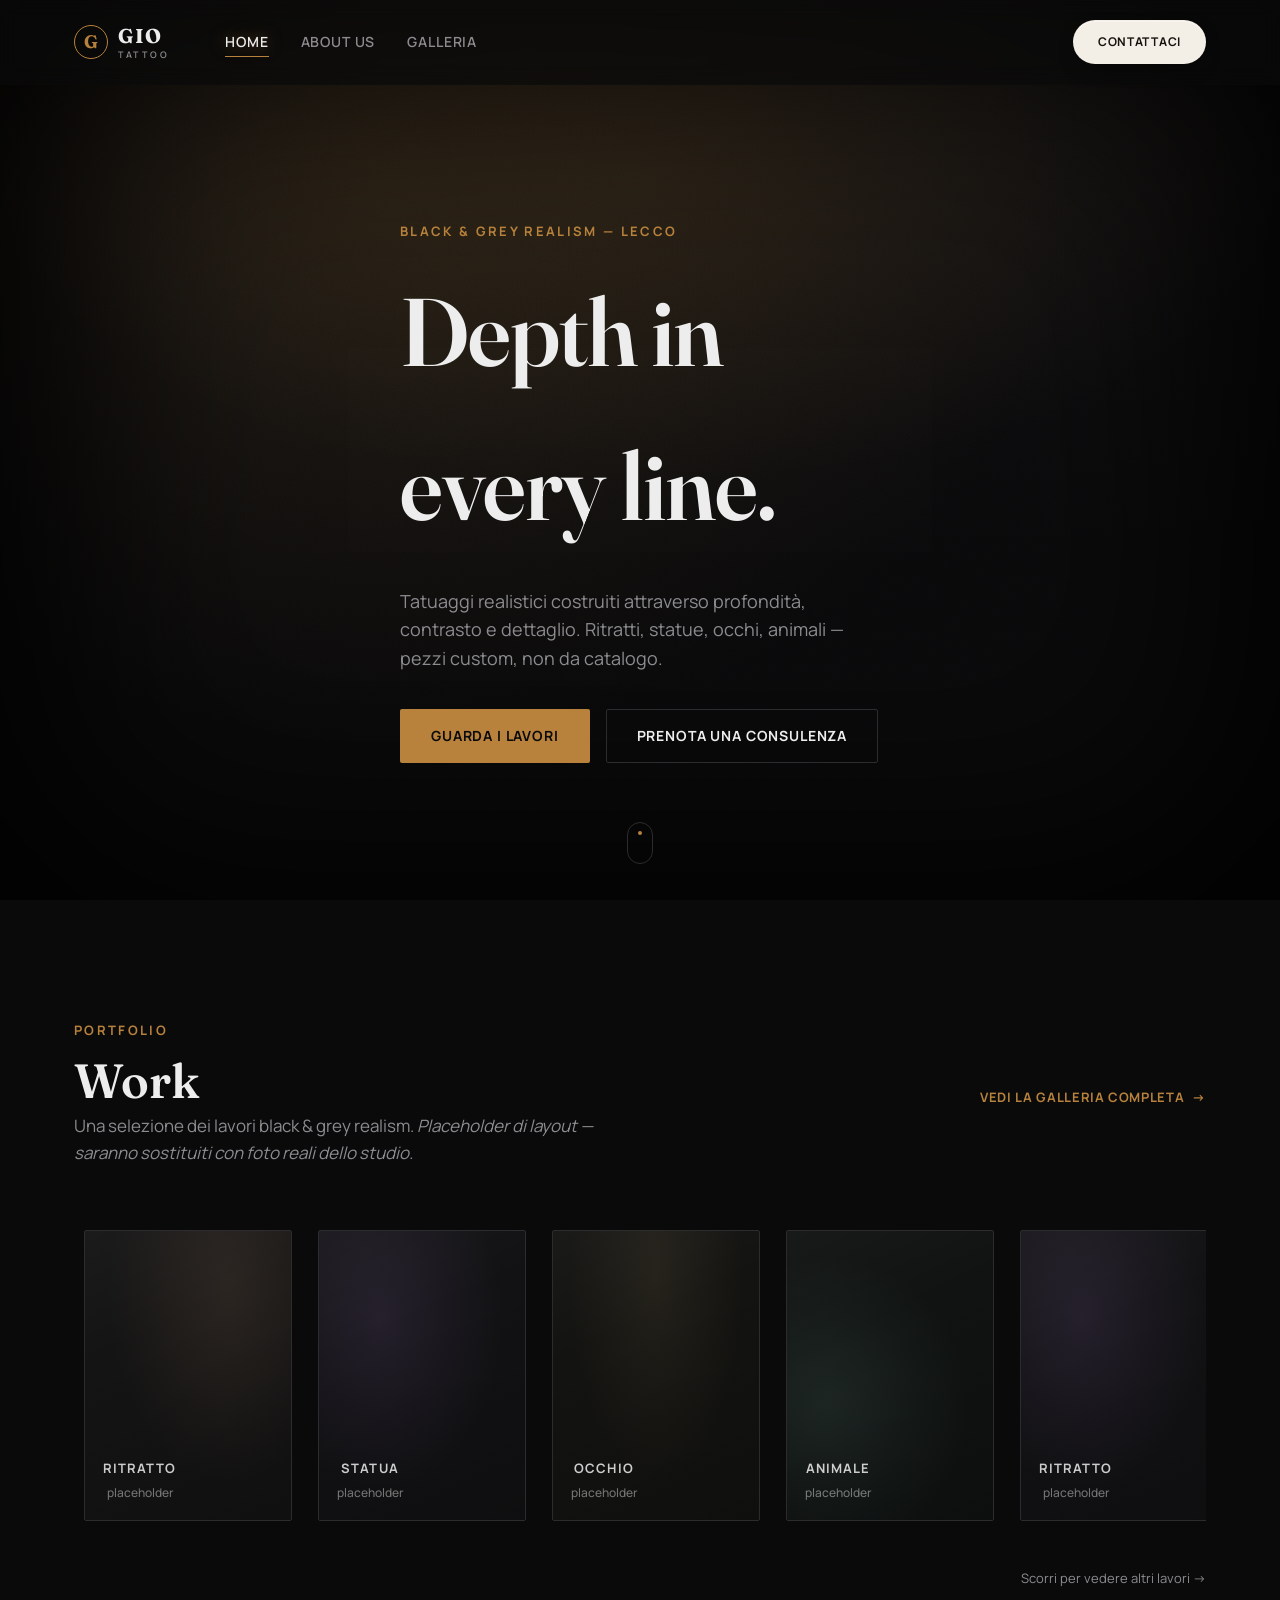
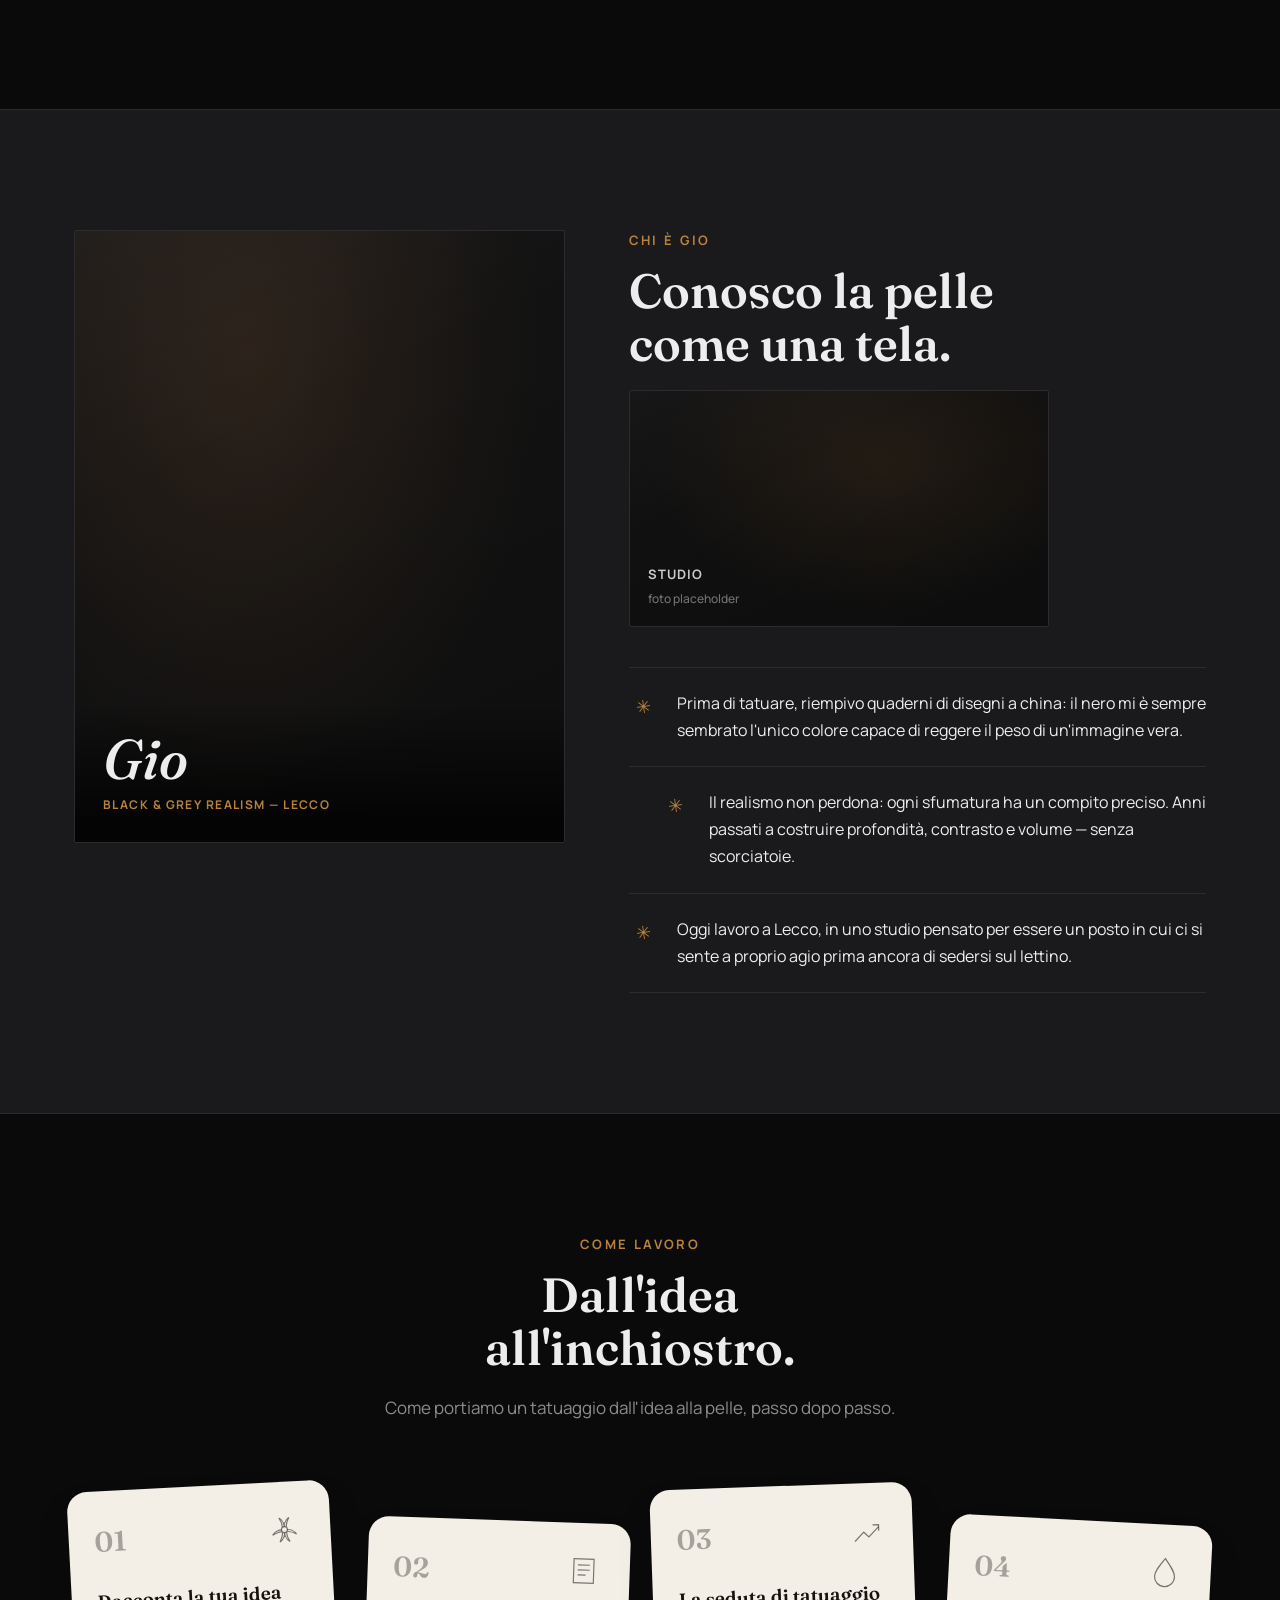
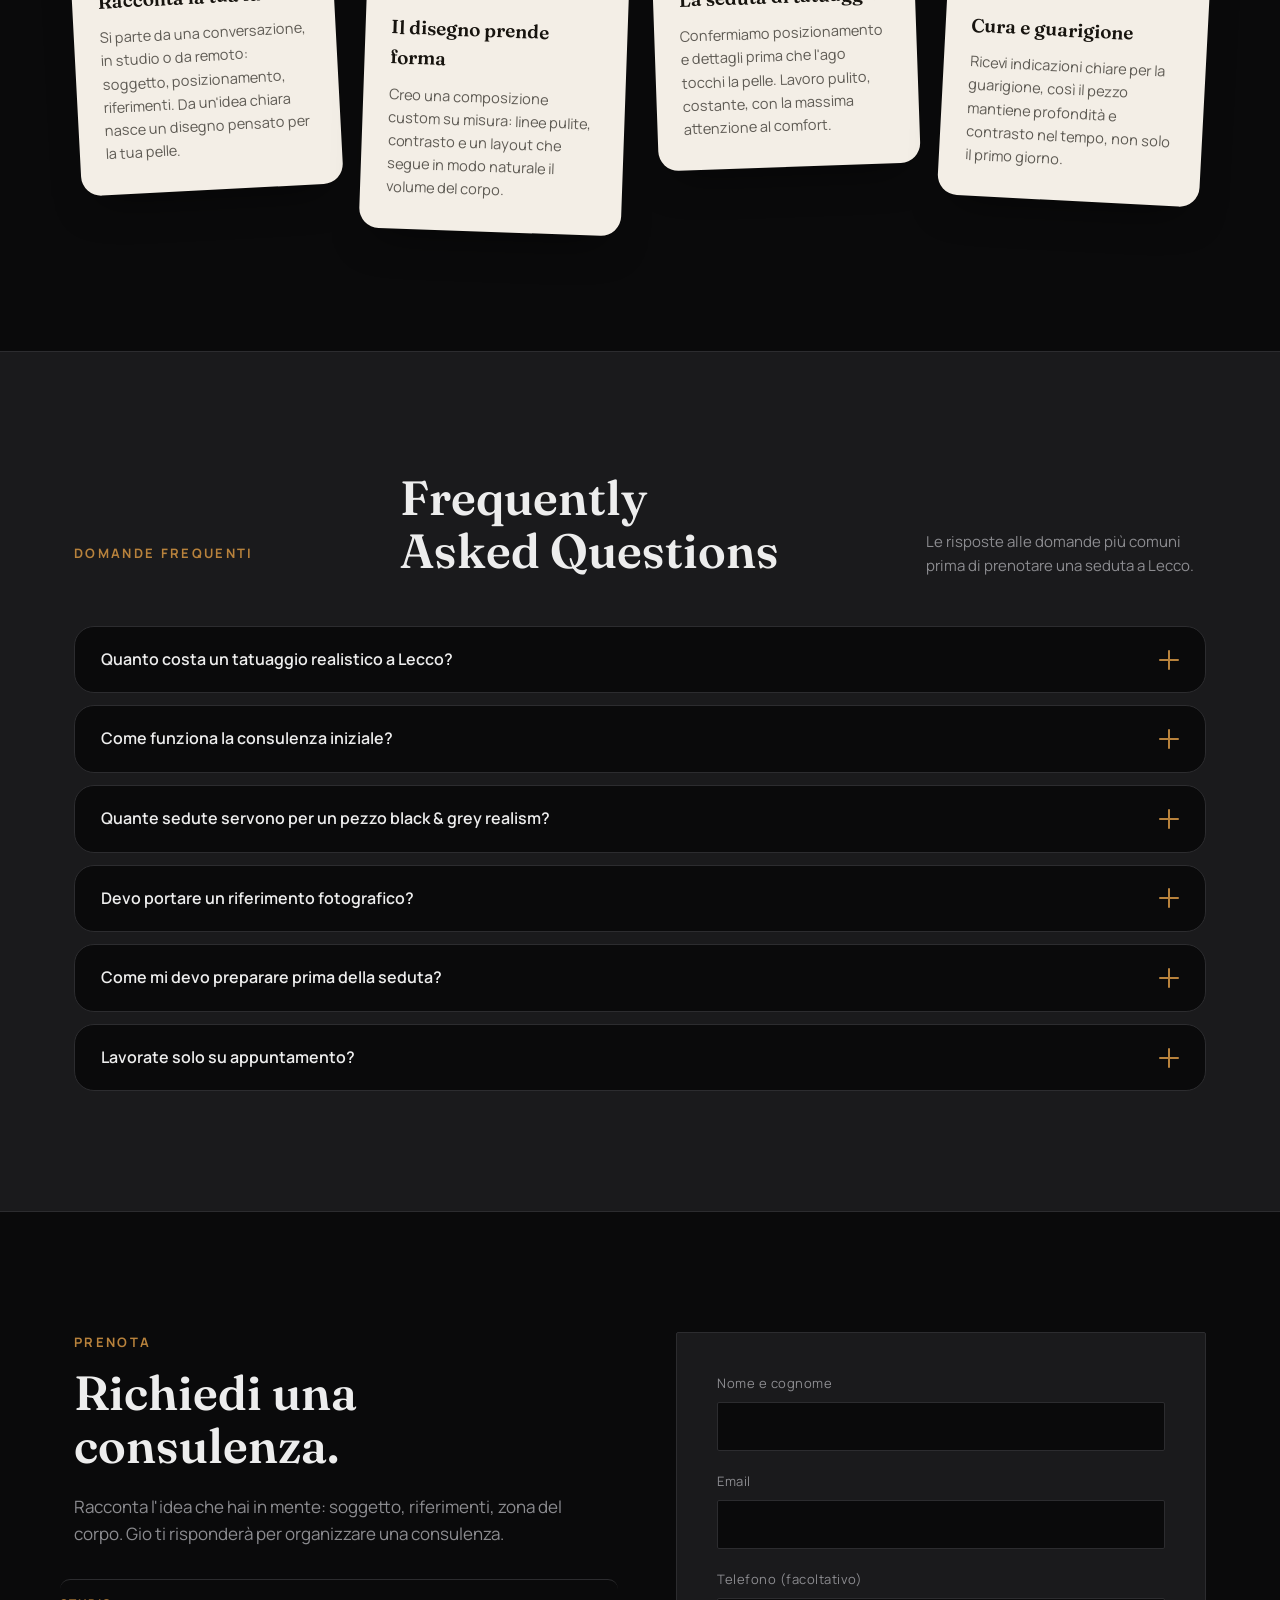
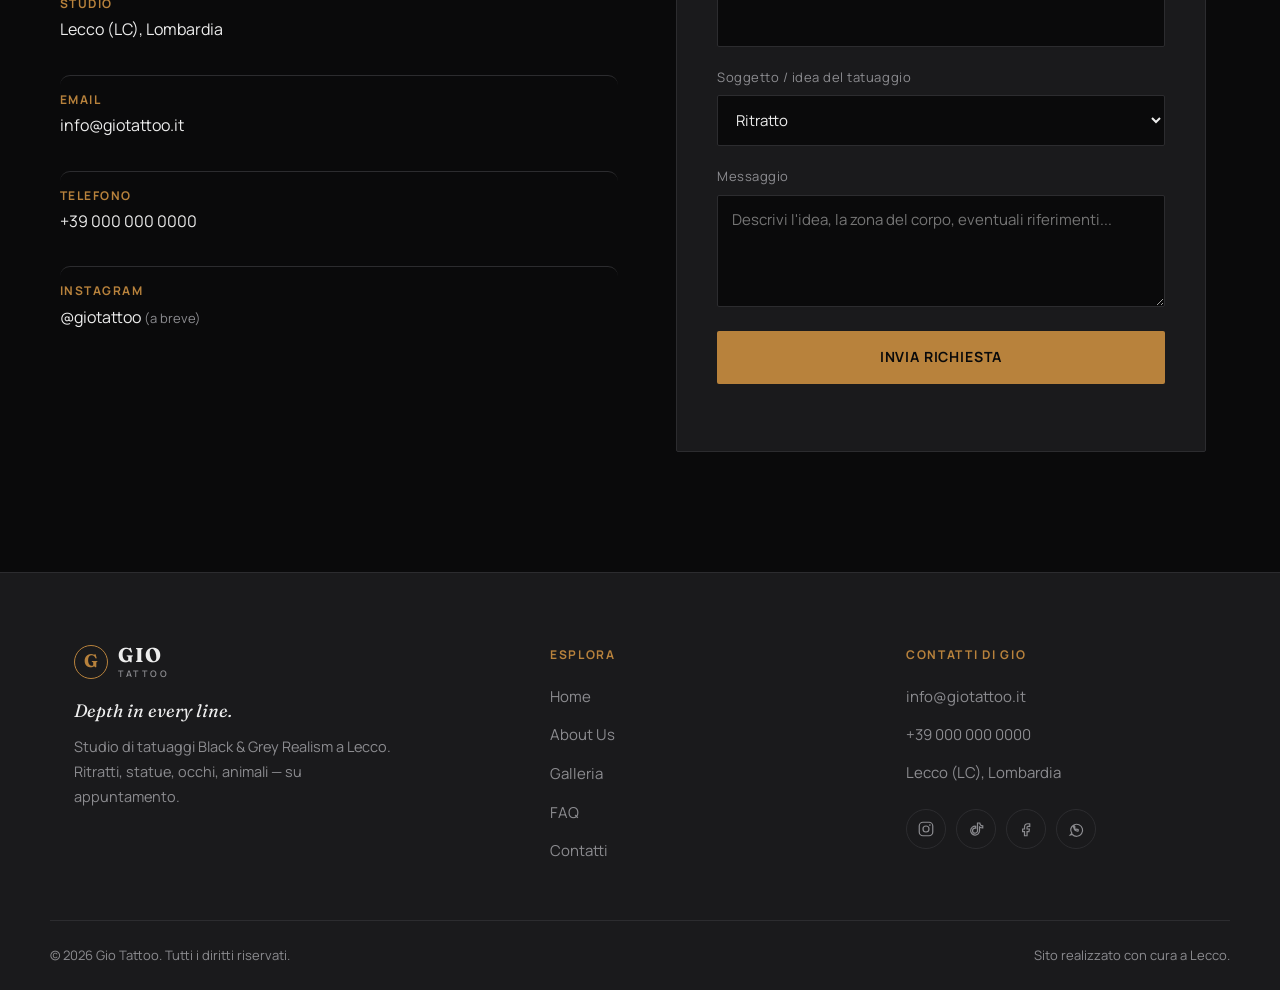
==== index.html @ f15cc281 "Add files via upload" ====
<!DOCTYPE html>
<html lang="it">
<head>
<meta charset="UTF-8">
<meta name="viewport" content="width=device-width, initial-scale=1.0">
<title>Gio Tattoo | Tatuatore Black &amp; Grey Realism a Lecco</title>
<meta name="description" content="Gio Tattoo è uno studio di tatuaggi a Lecco specializzato in Black &amp; Grey Realism: ritratti, statue, occhi e animali costruiti con profondità e dettaglio. Design 100% custom, consulenza su richiesta.">
<meta name="keywords" content="tatuatore realistico Lecco, tatuaggi black and grey Lecco, tattoo realism Lombardia, tatuatore ritratti, studio tatuaggi Lecco, Gio Tattoo">
<meta name="author" content="Gio Tattoo">
<meta name="robots" content="index, follow">
<link rel="canonical" href="https://giotattoo.it/">

<meta name="geo.region" content="IT-LC">
<meta name="geo.placename" content="Lecco">
<meta name="geo.position" content="45.8566;9.3931">
<meta name="ICBM" content="45.8566, 9.3931">

<meta property="og:type" content="website">
<meta property="og:site_name" content="Gio Tattoo">
<meta property="og:title" content="Gio Tattoo | Tatuatore Black & Grey Realism a Lecco">
<meta property="og:description" content="Tatuaggi realistici black & grey a Lecco: ritratti, statue, occhi, animali. Profondità e dettaglio in ogni linea.">
<meta property="og:url" content="https://giotattoo.it/">
<meta property="og:locale" content="it_IT">
<!-- TODO prima della pubblicazione: creare e caricare una vera immagine di copertina 1200x630 -->
<meta property="og:image" content="https://giotattoo.it/images/og-cover.jpg">

<meta name="twitter:card" content="summary_large_image">
<meta name="twitter:title" content="Gio Tattoo | Tatuatore Black & Grey Realism a Lecco">
<meta name="twitter:description" content="Tatuaggi realistici black & grey a Lecco: ritratti, statue, occhi, animali.">

<link rel="icon" type="image/svg+xml" href="data:image/svg+xml,%3Csvg xmlns='http://www.w3.org/2000/svg' viewBox='0 0 64 64'%3E%3Crect width='64' height='64' rx='8' fill='%230A0A0B'/%3E%3Cpath d='M42 22c-3-4-8-6-13-6-11 0-19 8-19 18s8 18 19 18c8 0 15-4 18-11h-16' fill='none' stroke='%23B8823C' stroke-width='5' stroke-linecap='round' stroke-linejoin='round'/%3E%3C/svg%3E">

<link rel="preconnect" href="https://fonts.googleapis.com">
<link rel="preconnect" href="https://fonts.gstatic.com" crossorigin>
<link href="https://fonts.googleapis.com/css2?family=Fraunces:opsz,wght@9..144,500;9..144,600;9..144,700&family=Manrope:wght@400;500;600;700&display=swap" rel="stylesheet">

<link rel="stylesheet" href="css/style.css">

<script type="application/ld+json">
{
  "@context": "https://schema.org",
  "@type": "TattooParlor",
  "name": "Gio Tattoo",
  "description": "Studio di tatuaggi specializzato in Black & Grey Realism: ritratti, statue, occhi e animali.",
  "url": "https://giotattoo.it/",
  "telephone": "+39-000-0000000",
  "priceRange": "€€",
  "image": "https://giotattoo.it/images/og-cover.jpg",
  "address": {
    "@type": "PostalAddress",
    "addressLocality": "Lecco",
    "addressRegion": "LC",
    "addressCountry": "IT"
  },
  "geo": { "@type": "GeoCoordinates", "latitude": 45.8566, "longitude": 9.3931 },
  "areaServed": "Lecco e provincia",
  "sameAs": ["https://www.instagram.com/giotattoo/"]
}
</script>
<script type="application/ld+json">
{
  "@context": "https://schema.org",
  "@type": "FAQPage",
  "mainEntity": [
    {
      "@type": "Question",
      "name": "Quanto costa un tatuaggio realistico a Lecco?",
      "acceptedAnswer": { "@type": "Answer", "text": "Il prezzo dipende da dimensione, livello di dettaglio e tempo necessario. Ogni preventivo viene definito durante la consulenza iniziale, dopo aver visto l'idea e la zona del corpo." }
    },
    {
      "@type": "Question",
      "name": "Come funziona la consulenza iniziale?",
      "acceptedAnswer": { "@type": "Answer", "text": "Si parte da una chiacchierata, in studio o da remoto, per capire soggetto, riferimenti e posizionamento. Da lì nasce un disegno custom, non un pezzo da catalogo." }
    },
    {
      "@type": "Question",
      "name": "Quante sedute servono per un pezzo black & grey realism?",
      "acceptedAnswer": { "@type": "Answer", "text": "Dipende dalla dimensione e dal livello di dettaglio: un pezzo piccolo può bastare in una seduta, i lavori più ampi e dettagliati richiedono più sedute pianificate insieme." }
    },
    {
      "@type": "Question",
      "name": "Devo portare un riferimento fotografico?",
      "acceptedAnswer": { "@type": "Answer", "text": "Aiuta molto, soprattutto per ritratti e soggetti realistici, ma non è obbligatorio: anche solo un'idea chiara è un buon punto di partenza per il disegno custom." }
    },
    {
      "@type": "Question",
      "name": "Come mi devo preparare prima della seduta?",
      "acceptedAnswer": { "@type": "Answer", "text": "Presentati riposato, idratato e con la zona da tatuare pulita, evitando alcol nelle ore precedenti. In studio verranno fornite tutte le indicazioni pratiche prima di iniziare." }
    },
    {
      "@type": "Question",
      "name": "Lavorate solo su appuntamento?",
      "acceptedAnswer": { "@type": "Answer", "text": "Sì, ogni lavoro è custom e richiede tempo dedicato: si lavora solo su appuntamento, prenotabile tramite il form contatti o via Instagram." }
    }
  ]
}
</script>
</head>
<body data-page="home">

<!--
  PLACEHOLDER DA SOSTITUIRE PRIMA DELLA PUBBLICAZIONE:
  - Telefono, email, indirizzo studio, Instagram reali (cerca "PLACEHOLDER" nel file)
  - Foto reali di Gio, dello studio e dei lavori al posto dei placeholder CSS
  - Immagine og:image reale (1200x630) per anteprime social
  - Testi About in prima persona da validare/riscrivere con Gio
  - Collegare il form Contact a un servizio reale (es. Formspree) — vedi commento in js/script.js
-->

<a class="skip-link" href="#main">Vai al contenuto</a>

<header class="site-header" id="site-header">
  <div class="container header-inner">
    <a href="#home" class="logo" aria-label="Gio Tattoo — Home">
      <span class="logo-mark" aria-hidden="true">G</span>
      <span class="logo-text">GIO<span class="logo-sub">TATTOO</span></span>
    </a>

    <nav class="main-nav" id="main-nav" aria-label="Navigazione principale">
      <ul>
        <li><a href="#home" class="nav-link" data-page="home">Home</a></li>
        <li><a href="#about" class="nav-link" data-page="about">About Us</a></li>
        <li><a href="galleria.html" class="nav-link" data-page="galleria">Galleria</a></li>
      </ul>
      <a href="#contact" class="btn btn-light nav-cta">Contattaci</a>
    </nav>

    <button class="nav-toggle" id="nav-toggle" aria-expanded="false" aria-controls="main-nav" aria-label="Apri il menu">
      <span></span><span></span><span></span>
    </button>
  </div>
</header>

<main id="main">

  <!-- ============ HOME / HERO ============ -->
  <section id="home" class="hero">
    <div class="hero-bg" aria-hidden="true">
      <div class="hero-photo" data-img="../assets/images/hero.jpg"></div>
      <div class="hero-vignette"></div>
      <div class="hero-grain"></div>
      <div class="hero-spotlight"></div>
    </div>
    <div class="container hero-inner">
      <p class="eyebrow reveal">Black &amp; Grey Realism — Lecco</p>
      <h1 class="hero-title reveal">Depth in<br>every line.</h1>
      <p class="hero-subtitle reveal">
        Tatuaggi realistici costruiti attraverso profondità, contrasto e dettaglio.
        Ritratti, statue, occhi, animali — pezzi custom, non da catalogo.
      </p>
      <div class="hero-actions reveal">
        <a href="#work" class="btn btn-accent">Guarda i lavori</a>
        <a href="#contact" class="btn btn-outline">Prenota una consulenza</a>
      </div>
    </div>
    <a href="#work" class="scroll-hint" aria-hidden="true"><span></span></a>
  </section>

  <!-- ============ WORK (anteprima home) ============ -->
  <section id="work" class="work-preview">
    <div class="container">
      <div class="section-head-row reveal">
        <div>
          <p class="eyebrow">Portfolio</p>
          <h2 class="section-title">Work</h2>
        </div>
        <a href="galleria.html" class="link-arrow">Vedi la galleria completa <span aria-hidden="true">→</span></a>
      </div>
      <p class="section-lead reveal">
        Una selezione dei lavori black &amp; grey realism. <em>Placeholder di layout —
        saranno sostituiti con foto reali dello studio.</em>
      </p>

      <div class="film-viewport reveal">
        <div class="film-strip" id="work-gallery">
          <button class="film-item" data-category="ritratti" data-label="Ritratto — placeholder"><span class="ph ph-1" data-img="../assets/images/work-1.jpg"><span class="ph-label">Ritratto<em>placeholder</em></span></span></button>
          <button class="film-item" data-category="statue" data-label="Statua — placeholder"><span class="ph ph-2" data-img="../assets/images/work-2.jpg"><span class="ph-label">Statua<em>placeholder</em></span></span></button>
          <button class="film-item" data-category="occhi" data-label="Occhio — placeholder"><span class="ph ph-3" data-img="../assets/images/work-3.jpg"><span class="ph-label">Occhio<em>placeholder</em></span></span></button>
          <button class="film-item" data-category="animali" data-label="Animale — placeholder"><span class="ph ph-4" data-img="../assets/images/work-4.jpg"><span class="ph-label">Animale<em>placeholder</em></span></span></button>
          <button class="film-item" data-category="ritratti" data-label="Ritratto — placeholder"><span class="ph ph-2" data-img="../assets/images/work-5.jpg"><span class="ph-label">Ritratto<em>placeholder</em></span></span></button>
          <button class="film-item" data-category="statue" data-label="Statua — placeholder"><span class="ph ph-4" data-img="../assets/images/work-6.jpg"><span class="ph-label">Statua<em>placeholder</em></span></span></button>
          <button class="film-item" data-category="occhi" data-label="Occhio — placeholder"><span class="ph ph-1" data-img="../assets/images/work-7.jpg"><span class="ph-label">Occhio<em>placeholder</em></span></span></button>
          <button class="film-item" data-category="animali" data-label="Animale — placeholder"><span class="ph ph-3" data-img="../assets/images/work-8.jpg"><span class="ph-label">Animale<em>placeholder</em></span></span></button>
        </div>
      </div>
      <p class="film-hint reveal">Scorri per vedere altri lavori →</p>

      <a href="galleria.html" class="btn btn-outline gallery-cta-mobile reveal">Vedi la galleria completa</a>
    </div>
  </section>

  <!-- ============ ABOUT ============ -->
  <section id="about" class="about">
    <div class="container about-inner">

      <div class="about-portrait reveal">
        <div class="ph ph-portrait" data-img="../assets/images/about-portrait.jpg">
          <div class="about-name-overlay">
            <span class="about-name">Gio</span>
            <span class="about-name-sub">Black &amp; Grey Realism — Lecco</span>
          </div>
        </div>
      </div>

      <div class="about-content">
        <p class="eyebrow reveal">Chi è Gio</p>
        <h2 class="section-title reveal">Conosco la pelle<br>come una tela.</h2>

        <div class="about-secondary reveal">
          <div class="ph ph-secondary" data-img="../assets/images/about-studio.jpg"><span class="ph-label">Studio<em>foto placeholder</em></span></div>
        </div>

        <ul class="about-points-v2">
          <li class="reveal">
            <span class="pt-mark" aria-hidden="true">✳</span>
            <p>Prima di tatuare, riempivo quaderni di disegni a china: il nero mi è sempre sembrato l'unico colore capace di reggere il peso di un'immagine vera.</p>
          </li>
          <li class="reveal pt-offset">
            <span class="pt-mark" aria-hidden="true">✳</span>
            <p>Il realismo non perdona: ogni sfumatura ha un compito preciso. Anni passati a costruire profondità, contrasto e volume — senza scorciatoie.</p>
          </li>
          <li class="reveal">
            <span class="pt-mark" aria-hidden="true">✳</span>
            <p>Oggi lavoro a Lecco, in uno studio pensato per essere un posto in cui ci si sente a proprio agio prima ancora di sedersi sul lettino.</p>
          </li>
        </ul>
      </div>
    </div>
  </section>

  <!-- ============ PROCESS ============ -->
  <section id="process" class="process">
    <div class="container">
      <div class="process-head">
        <p class="eyebrow reveal">Come lavoro</p>
        <h2 class="section-title reveal">Dall'idea<br>all'inchiostro.</h2>
        <p class="section-lead reveal">Come portiamo un tatuaggio dall'idea alla pelle, passo dopo passo.</p>
      </div>

      <div class="process-cards">
        <article class="process-card reveal" style="--rot:-3deg">
          <div class="process-card-top">
            <span class="process-num">01</span>
            <svg class="process-doodle" viewBox="0 0 40 40" fill="none" stroke="currentColor" stroke-width="1.2" aria-hidden="true">
              <circle cx="20" cy="20" r="3"/>
              <path d="M20 17c0-6 5-9 5-9s-3 5-3 9M20 17c0-6-5-9-5-9s3 5 3 9M20 23c0 6 5 9 5 9s-3-5-3-9M20 23c0 6-5 9-5 9s3-5 3-9M23 20c6 0 9 5 9 5s-5-3-9-3M17 20c-6 0-9 5-9 5s5-3 9-3"/>
            </svg>
          </div>
          <h3>Racconta la tua idea</h3>
          <p>Si parte da una conversazione, in studio o da remoto: soggetto, posizionamento, riferimenti. Da un'idea chiara nasce un disegno pensato per la tua pelle.</p>
        </article>

        <article class="process-card reveal" style="--rot:2deg">
          <div class="process-card-top">
            <span class="process-num">02</span>
            <svg class="process-doodle" viewBox="0 0 40 40" fill="none" stroke="currentColor" stroke-width="1.2" aria-hidden="true">
              <path d="M10 8h20v24H10z"/>
              <path d="M14 14h12M14 19h12M14 24h8"/>
            </svg>
          </div>
          <h3>Il disegno prende forma</h3>
          <p>Creo una composizione custom su misura: linee pulite, contrasto e un layout che segue in modo naturale il volume del corpo.</p>
        </article>

        <article class="process-card reveal" style="--rot:-2deg">
          <div class="process-card-top">
            <span class="process-num">03</span>
            <svg class="process-doodle" viewBox="0 0 40 40" fill="none" stroke="currentColor" stroke-width="1.2" aria-hidden="true">
              <path d="M8 30l9-9 5 5 10-10"/>
              <path d="M26 14h6v6"/>
            </svg>
          </div>
          <h3>La seduta di tatuaggio</h3>
          <p>Confermiamo posizionamento e dettagli prima che l'ago tocchi la pelle. Lavoro pulito, costante, con la massima attenzione al comfort.</p>
        </article>

        <article class="process-card reveal" style="--rot:3deg">
          <div class="process-card-top">
            <span class="process-num">04</span>
            <svg class="process-doodle" viewBox="0 0 40 40" fill="none" stroke="currentColor" stroke-width="1.2" aria-hidden="true">
              <path d="M20 6c6 8 10 13 10 18a10 10 0 0 1-20 0c0-5 4-10 10-18z"/>
            </svg>
          </div>
          <h3>Cura e guarigione</h3>
          <p>Ricevi indicazioni chiare per la guarigione, così il pezzo mantiene profondità e contrasto nel tempo, non solo il primo giorno.</p>
        </article>
      </div>
    </div>
  </section>

  <!-- ============ FAQ ============ -->
  <section id="faq" class="faq">
    <div class="container">
      <div class="faq-head">
        <p class="eyebrow reveal">Domande frequenti</p>
        <h2 class="section-title reveal">Frequently<br>Asked Questions</h2>
        <p class="faq-lead reveal">Le risposte alle domande più comuni prima di prenotare una seduta a Lecco.</p>
      </div>

      <div class="faq-list">
        <div class="faq-item reveal">
          <button class="faq-question" aria-expanded="false">
            <span>Quanto costa un tatuaggio realistico a Lecco?</span>
            <span class="faq-icon" aria-hidden="true"></span>
          </button>
          <div class="faq-answer"><div><p>Il prezzo dipende da dimensione, livello di dettaglio e tempo necessario. Ogni preventivo viene definito durante la consulenza iniziale.</p></div></div>
        </div>
        <div class="faq-item reveal">
          <button class="faq-question" aria-expanded="false">
            <span>Come funziona la consulenza iniziale?</span>
            <span class="faq-icon" aria-hidden="true"></span>
          </button>
          <div class="faq-answer"><div><p>Si parte da una chiacchierata, in studio o da remoto, per capire soggetto, riferimenti e posizionamento. Da lì nasce un disegno custom, non un pezzo da catalogo.</p></div></div>
        </div>
        <div class="faq-item reveal">
          <button class="faq-question" aria-expanded="false">
            <span>Quante sedute servono per un pezzo black &amp; grey realism?</span>
            <span class="faq-icon" aria-hidden="true"></span>
          </button>
          <div class="faq-answer"><div><p>Dipende dalla dimensione e dal dettaglio: un pezzo piccolo può bastare in una seduta, i lavori più ampi richiedono più sedute pianificate insieme.</p></div></div>
        </div>
        <div class="faq-item reveal">
          <button class="faq-question" aria-expanded="false">
            <span>Devo portare un riferimento fotografico?</span>
            <span class="faq-icon" aria-hidden="true"></span>
          </button>
          <div class="faq-answer"><div><p>Aiuta molto, soprattutto per ritratti e soggetti realistici, ma non è obbligatorio: anche solo un'idea chiara è un buon punto di partenza.</p></div></div>
        </div>
        <div class="faq-item reveal">
          <button class="faq-question" aria-expanded="false">
            <span>Come mi devo preparare prima della seduta?</span>
            <span class="faq-icon" aria-hidden="true"></span>
          </button>
          <div class="faq-answer"><div><p>Presentati riposato, idratato e con la zona da tatuare pulita, evitando alcol nelle ore precedenti. In studio riceverai tutte le indicazioni pratiche.</p></div></div>
        </div>
        <div class="faq-item reveal">
          <button class="faq-question" aria-expanded="false">
            <span>Lavorate solo su appuntamento?</span>
            <span class="faq-icon" aria-hidden="true"></span>
          </button>
          <div class="faq-answer"><div><p>Sì, ogni lavoro è custom e richiede tempo dedicato: si lavora solo su appuntamento, prenotabile tramite il form contatti o via Instagram.</p></div></div>
        </div>
      </div>
    </div>
  </section>

  <!-- ============ CONTACT ============ -->
  <section id="contact" class="contact">
    <div class="container contact-inner">
      <div class="contact-info">
        <p class="eyebrow reveal">Prenota</p>
        <h2 class="section-title reveal">Richiedi una<br>consulenza.</h2>
        <p class="section-lead reveal">
          Racconta l'idea che hai in mente: soggetto, riferimenti, zona del corpo. Gio ti risponderà per
          organizzare una consulenza.
        </p>

        <ul class="contact-details">
          <li class="stagger"><span class="contact-label">Studio</span><span>Lecco (LC), Lombardia</span></li>
          <li class="stagger"><span class="contact-label">Email</span><a href="mailto:info@giotattoo.it">info@giotattoo.it</a></li>
          <li class="stagger"><span class="contact-label">Telefono</span><a href="tel:+390000000000">+39 000 000 0000</a></li>
          <li class="stagger"><span class="contact-label">Instagram</span><a href="#" rel="noopener">@giotattoo <em>(a breve)</em></a></li>
        </ul>
      </div>

      <form class="contact-form reveal" id="contact-form" novalidate>
        <div class="form-row stagger">
          <label for="name">Nome e cognome</label>
          <input type="text" id="name" name="name" required autocomplete="name">
        </div>
        <div class="form-row stagger">
          <label for="email">Email</label>
          <input type="email" id="email" name="email" required autocomplete="email">
        </div>
        <div class="form-row stagger">
          <label for="phone">Telefono <em>(facoltativo)</em></label>
          <input type="tel" id="phone" name="phone" autocomplete="tel">
        </div>
        <div class="form-row stagger">
          <label for="subject">Soggetto / idea del tatuaggio</label>
          <select id="subject" name="subject">
            <option value="ritratto">Ritratto</option>
            <option value="statua">Statua</option>
            <option value="occhio">Occhio</option>
            <option value="animale">Animale</option>
            <option value="altro">Altro</option>
          </select>
        </div>
        <div class="form-row stagger">
          <label for="message">Messaggio</label>
          <textarea id="message" name="message" rows="4" required placeholder="Descrivi l'idea, la zona del corpo, eventuali riferimenti..."></textarea>
        </div>
        <button type="submit" class="btn btn-accent form-submit">Invia richiesta</button>
        <p class="form-note" id="form-note" role="status" aria-live="polite"></p>
      </form>
    </div>
  </section>

</main>

<footer class="site-footer">
  <div class="container footer-grid">

    <div class="footer-col footer-brand">
      <div class="logo footer-logo">
        <span class="logo-mark" aria-hidden="true">G</span>
        <span class="logo-text">GIO<span class="logo-sub">TATTOO</span></span>
      </div>
      <p class="footer-tagline">Depth in every line.</p>
      <p class="footer-desc">Studio di tatuaggi Black &amp; Grey Realism a Lecco. Ritratti, statue, occhi, animali — su appuntamento.</p>
    </div>

    <div class="footer-col">
      <p class="footer-col-title">Esplora</p>
      <ul class="footer-links">
        <li><a href="#home">Home</a></li>
        <li><a href="#about">About Us</a></li>
        <li><a href="galleria.html">Galleria</a></li>
        <li><a href="#faq">FAQ</a></li>
        <li><a href="#contact">Contatti</a></li>
      </ul>
    </div>

    <div class="footer-col">
      <p class="footer-col-title">Contatti di Gio</p>
      <ul class="footer-links">
        <!-- PLACEHOLDER: recapiti reali -->
        <li><a href="mailto:info@giotattoo.it">info@giotattoo.it</a></li>
        <li><a href="tel:+390000000000">+39 000 000 0000</a></li>
        <li><span class="footer-muted">Lecco (LC), Lombardia</span></li>
      </ul>

      <div class="footer-social">
        <!-- PLACEHOLDER: collegare agli account reali di Gio -->
        <a href="#" class="social-icon" aria-label="Gio Tattoo su Instagram" rel="noopener">
          <svg viewBox="0 0 24 24" fill="none" stroke="currentColor" stroke-width="1.6"><rect x="3" y="3" width="18" height="18" rx="5"/><circle cx="12" cy="12" r="4"/><circle cx="17.2" cy="6.8" r="1.1" fill="currentColor" stroke="none"/></svg>
        </a>
        <a href="#" class="social-icon" aria-label="Gio Tattoo su TikTok" rel="noopener">
          <svg viewBox="0 0 24 24" fill="none" stroke="currentColor" stroke-width="1.6"><path d="M14 4v10.2a3.3 3.3 0 1 1-3.3-3.3c.3 0 .6 0 .9.1V8.3a5.9 5.9 0 1 0 5.1 5.85V9.2a7.4 7.4 0 0 0 4.3 1.4V7.9A4.3 4.3 0 0 1 17 4h-3z"/></svg>
        </a>
        <a href="#" class="social-icon" aria-label="Gio Tattoo su Facebook" rel="noopener">
          <svg viewBox="0 0 24 24" fill="none" stroke="currentColor" stroke-width="1.6"><path d="M15 8.5h2V5.2c-.6-.1-1.5-.2-2.6-.2-2.6 0-4.4 1.6-4.4 4.5v2.5H7.5v3.4H10V21h3.4v-5.6h2.6l.5-3.4h-3.1V9.8c0-1 .3-1.3 1.3-1.3z"/></svg>
        </a>
        <a href="https://wa.me/390000000000" class="social-icon" aria-label="Scrivi a Gio su WhatsApp" rel="noopener">
          <svg viewBox="0 0 24 24" fill="none" stroke="currentColor" stroke-width="1.6"><path d="M6.5 17.5 4.5 20l2.6-.7A8 8 0 1 0 5 12a7.9 7.9 0 0 0 1.5 5.5z"/><path d="M9.2 10c.2 2.4 2.4 4.6 4.8 4.8.9.1 1-.3 1-.7v-1c0-.3-.2-.5-.5-.6l-1.4-.4c-.3-.1-.5 0-.7.2l-.4.5c-.9-.4-1.7-1.2-2.1-2.1l.5-.4c.2-.2.3-.4.2-.7l-.4-1.4c-.1-.3-.3-.5-.6-.5h-1c-.4 0-.7.1-.4 1.3z"/></svg>
        </a>
      </div>
    </div>
  </div>

  <div class="container footer-bottom">
    <p class="footer-copy">© <span id="year"></span> Gio Tattoo. Tutti i diritti riservati.</p>
    <p class="footer-credit">Sito realizzato con cura a Lecco.</p>
  </div>
</footer>

<div class="cursor-glow" id="cursor-glow" aria-hidden="true"></div>

<div class="lightbox" id="lightbox" hidden>
  <button class="lightbox-close" id="lightbox-close" aria-label="Chiudi">&times;</button>
  <div class="lightbox-content">
    <div class="ph ph-lightbox" id="lightbox-image"></div>
    <p id="lightbox-caption"></p>
  </div>
</div>

<script src="js/script.js"></script>
</body>
</html>
---- css/style.css ----
/* ==========================================================================
   Gio Tattoo — design tokens (da copy/brand-kit.md)
   ========================================================================== */
:root{
  --bg: #0A0A0B;
  --surface: #1A1A1C;
  --text: #EDEDED;
  --muted: #8C8C90;
  --border: #2C2C2F;
  --accent: #B8823C;
  --accent-hover: #D6A25E;

  --paper: #F3EEE6;
  --paper-2: #E8E0D0;
  --ink: #17140F;

  --font-display: "Fraunces", Georgia, serif;
  --font-body: "Manrope", -apple-system, BlinkMacSystemFont, "Segoe UI", sans-serif;

  --container: 1180px;
  --radius: 2px;
  --ease: cubic-bezier(.22,.61,.36,1);
}

*, *::before, *::after{ box-sizing: border-box; }
html{ scroll-behavior: smooth; }
@media (prefers-reduced-motion: reduce){
  html{ scroll-behavior: auto; }
  *, *::before, *::after{ animation-duration: .001ms !important; animation-iteration-count: 1 !important; transition-duration: .001ms !important; scroll-behavior: auto !important; }
}

body{
  margin: 0;
  background: var(--bg);
  color: var(--text);
  font-family: var(--font-body);
  font-size: 16px;
  line-height: 1.6;
  -webkit-font-smoothing: antialiased;
  animation: pageFadeIn .5s ease both; /* leggero, zero JS, non ritarda la navigazione */
}
@keyframes pageFadeIn{ from{ opacity: 0; } to{ opacity: 1; } }

img, svg{ max-width: 100%; display: block; }
a{ color: inherit; text-decoration: none; }
ul{ list-style: none; margin: 0; padding: 0; }
button{ font: inherit; color: inherit; background: none; border: none; cursor: pointer; }
h1,h2,h3{ font-family: var(--font-display); font-weight: 600; margin: 0; }
p{ margin: 0 0 1em; color: var(--muted); }

.container{ max-width: var(--container); margin: 0 auto; padding: 0 24px; }

.skip-link{
  position: absolute; left: -999px; top: 0; z-index: 1000;
  background: var(--accent); color: #0A0A0B; padding: 12px 20px;
}
.skip-link:focus{ left: 24px; top: 24px; }

.eyebrow{
  font-family: var(--font-body); font-size: 13px; letter-spacing: .18em;
  text-transform: uppercase; color: var(--accent); margin-bottom: 14px; font-weight: 700;
}

.section-title{ font-size: clamp(32px, 5vw, 48px); line-height: 1.1; margin-bottom: 20px; }
.section-lead{ max-width: 560px; font-size: 17px; }

.btn{
  display: inline-block; padding: 15px 30px; border-radius: var(--radius);
  font-family: var(--font-body); font-weight: 700; font-size: 14px;
  letter-spacing: .06em; text-transform: uppercase; transition: all .25s var(--ease);
  border: 1px solid transparent;
}
.btn-accent{ background: var(--accent); color: #0A0A0B; }
.btn-accent:hover{ background: var(--accent-hover); transform: translateY(-2px); }
.btn-outline{ border-color: var(--border); color: var(--text); }
.btn-outline:hover{ border-color: var(--accent); color: var(--accent); }
.btn-light{
  background: var(--paper); color: var(--ink); border-radius: 999px;
  box-shadow: 0 1px 0 rgba(255,255,255,.4) inset, 0 8px 20px -8px rgba(0,0,0,.6);
}
.btn-light:hover{ background: #fff; transform: translateY(-2px); box-shadow: 0 1px 0 rgba(255,255,255,.5) inset, 0 12px 26px -8px rgba(184,130,60,.45); }

.link-arrow{
  font-size: 13px; font-weight: 700; letter-spacing: .05em; text-transform: uppercase;
  color: var(--accent); display: inline-flex; align-items: center; gap: 8px; white-space: nowrap;
}
.link-arrow span{ transition: transform .25s var(--ease); display: inline-block; }
.link-arrow:hover span{ transform: translateX(5px); }

/* ==========================================================================
   Reveal-on-scroll
   ========================================================================== */
.reveal, .stagger{ opacity: 0; transform: translateY(24px); transition: opacity .7s var(--ease), transform .7s var(--ease); }
.reveal.in-view, .stagger.in-view{ opacity: 1; transform: translateY(0); }

/* ==========================================================================
   Header
   ========================================================================== */
.site-header{
  position: fixed; top: 0; left: 0; right: 0; z-index: 200;
  background: rgba(10,10,11,.7);
  border-bottom: 1px solid transparent; transition: border-color .3s var(--ease), background .3s var(--ease);
}
.site-header.scrolled{ border-bottom-color: var(--border); background: rgba(10,10,11,.92); }
/* Il blur va su uno pseudo-elemento, non sull'header stesso: backdrop-filter su un
   antenato crea un nuovo containing block per i discendenti position:fixed (es. il
   menu mobile), rompendone il posizionamento. Isolarlo così evita il problema. */
.site-header::before{
  content:""; position: absolute; inset: 0; z-index: -1;
  backdrop-filter: blur(10px); -webkit-backdrop-filter: blur(10px);
}

.header-inner{ display: flex; align-items: center; height: 84px; }

.logo{ display: flex; align-items: center; gap: 10px; }
.logo-mark{
  width: 34px; height: 34px; display: flex; align-items: center; justify-content: center;
  border: 1px solid var(--accent); color: var(--accent); font-family: var(--font-display);
  font-weight: 700; font-size: 18px; border-radius: 50%;
}
.logo-text{
  font-family: var(--font-display); font-weight: 700; font-size: 20px; letter-spacing: .08em;
  display: flex; flex-direction: column; line-height: 1;
}
.logo-sub{ font-family: var(--font-body); font-size: 9px; letter-spacing: .3em; color: var(--muted); font-weight: 600; margin-top: 4px; }

/* I link stanno vicini al logo; "Contattaci" resta ancorato a destra (margin-left:auto)
   per creare uno stacco visivo netto tra la navigazione e la CTA. */
.main-nav{ display: flex; align-items: center; flex: 1; margin-left: 56px; }
.main-nav ul{ display: flex; gap: 32px; }
.nav-cta{ margin-left: auto; }
.nav-link{
  font-size: 14px; letter-spacing: .06em; text-transform: uppercase; font-weight: 600;
  color: var(--muted); position: relative; padding: 4px 0;
  transition: color .25s, text-shadow .25s;
}
.nav-link::after{
  content:""; position: absolute; left:0; right:100%; bottom:-2px; height:1px; background: var(--accent);
  transition: right .3s var(--ease);
}
.nav-link:hover, .nav-link.is-active{ color: var(--text); text-shadow: 0 0 16px rgba(184,130,60,.55); }
.nav-link:hover::after, .nav-link.is-active::after{ right: 0; }

.nav-cta{ padding: 11px 24px; font-size: 12px; }

.nav-toggle{
  display: none; width: 32px; height: 24px; flex-direction: column; justify-content: space-between;
}
.nav-toggle span{ display: block; height: 2px; background: var(--text); transition: transform .3s var(--ease), opacity .3s; }
.nav-toggle[aria-expanded="true"] span:nth-child(1){ transform: translateY(11px) rotate(45deg); }
.nav-toggle[aria-expanded="true"] span:nth-child(2){ opacity: 0; }
.nav-toggle[aria-expanded="true"] span:nth-child(3){ transform: translateY(-11px) rotate(-45deg); }

/* ==========================================================================
   Hero
   ========================================================================== */
.hero{
  position: relative; min-height: 100vh; display: flex; align-items: center;
  overflow: hidden; padding-top: 84px;
}
.hero-bg{ position: absolute; inset: 0; background:
  radial-gradient(ellipse at 30% 20%, #201a12 0%, transparent 55%),
  linear-gradient(180deg, #121213 0%, #0A0A0B 60%);
}
.hero-photo{
  position: absolute; inset: 0; background-size: cover; background-position: center;
  opacity: 0; transition: opacity 1.2s ease;
}
.hero-photo.has-photo{ opacity: .8; }
.hero-vignette{ position:absolute; inset:0; box-shadow: inset 0 0 240px 60px #000; }
.hero-spotlight{
  position:absolute; top:-20%; left:50%; width:120%; height:80%; transform: translateX(-50%);
  background: radial-gradient(ellipse at center, rgba(184,130,60,.10) 0%, transparent 60%);
}
.hero-grain{
  position:absolute; inset:0; opacity:.35; mix-blend-mode: overlay;
  background-image: url("data:image/svg+xml,%3Csvg xmlns='http://www.w3.org/2000/svg' width='120' height='120'%3E%3Cfilter id='n'%3E%3CfeTurbulence type='fractalNoise' baseFrequency='0.9' numOctaves='2' stitchTiles='stitch'/%3E%3C/filter%3E%3Crect width='100%25' height='100%25' filter='url(%23n)'/%3E%3C/svg%3E");
}
.hero-inner{ position: relative; z-index: 2; max-width: 720px; }
.hero-title{ font-size: clamp(48px, 9vw, 96px); font-weight: 600; letter-spacing: -.01em; margin-bottom: 24px; }
.hero-subtitle{ font-size: 18px; max-width: 480px; margin-bottom: 36px; }
.hero-actions{ display: flex; gap: 16px; flex-wrap: wrap; }

.scroll-hint{
  position: absolute; bottom: 36px; left: 50%; transform: translateX(-50%); z-index: 2;
  width: 26px; height: 42px; border: 1px solid var(--border); border-radius: 20px;
}
.scroll-hint span{
  position: absolute; top: 8px; left: 50%; width: 4px; height: 4px; margin-left: -2px;
  background: var(--accent); border-radius: 50%; animation: scrollHint 1.8s infinite;
}
@keyframes scrollHint{ 0%{ opacity:1; transform: translateY(0);} 70%{ opacity:0; transform: translateY(16px);} 100%{ opacity:0; } }

/* ==========================================================================
   Sections generic spacing
   ========================================================================== */
.work-preview, .about, .process, .faq, .contact, .gallery-page{ padding: 120px 0; }
.gallery-page{ padding-top: 160px; }
.about{ background: var(--surface); border-top: 1px solid var(--border); border-bottom: 1px solid var(--border); }
.process{ background: var(--bg); }
.faq{ background: var(--surface); border-top: 1px solid var(--border); border-bottom: 1px solid var(--border); }

.section-head-row{ display: flex; align-items: flex-end; justify-content: space-between; gap: 24px; flex-wrap: wrap; margin-bottom: 4px; }
.section-head-row .section-title{ margin-bottom: 0; }
.gallery-cta-mobile{ display: none; margin-top: 32px; text-align: center; }
@media (max-width: 560px){
  .section-head-row .link-arrow{ display: none; }
  .gallery-cta-mobile{ display: block; }
}

/* ==========================================================================
   Placeholder tiles ("ph") — sostituire con foto reali
   ========================================================================== */
.ph{
  position: relative; width: 100%; height: 100%; border-radius: var(--radius);
  display: flex; align-items: flex-end; overflow: hidden; border: 1px solid var(--border);
  background-size: cover; background-position: center; transition: background-color .4s;
}
.ph::before{ content:""; position:absolute; inset:0; opacity:.6;
  background: linear-gradient(155deg, rgba(255,255,255,.05) 0%, rgba(255,255,255,0) 35%, rgba(0,0,0,.35) 100%);
}
/* Quando data-img via JS carica una foto reale (script.js), il gradiente si attenua
   e l'etichetta "placeholder" scompare — la card mostra solo la foto. */
.ph.has-photo::before{ opacity: .32; }
.ph.has-photo .ph-label{ opacity: 0; }
.ph-label{
  position: relative; z-index: 1; padding: 18px; font-size: 13px; letter-spacing: .08em;
  text-transform: uppercase; font-weight: 700; color: rgba(237,237,237,.85);
  transition: opacity .3s;
}
.ph-label em{ display:block; font-style: normal; font-weight: 500; text-transform: none; letter-spacing: 0; color: rgba(237,237,237,.45); font-size: 12px; margin-top: 4px; }

.ph-1{ background: radial-gradient(ellipse at 70% 20%, #2b2521 0%, #141414 60%); }
.ph-2{ background: radial-gradient(ellipse at 30% 30%, #241f2b 0%, #121214 60%); }
.ph-3{ background: radial-gradient(ellipse at 50% 15%, #24211a 0%, #131311 60%); }
.ph-4{ background: radial-gradient(ellipse at 20% 60%, #1e2724 0%, #101312 60%); }

/* ==========================================================================
   Work / gallery
   ========================================================================== */
.filters{ display: flex; gap: 10px; flex-wrap: wrap; margin: 40px 0 44px; }
.filter-btn{
  padding: 9px 18px; border: 1px solid var(--border); border-radius: 30px;
  font-size: 13px; letter-spacing: .04em; color: var(--muted); transition: all .2s;
}
.filter-btn:hover{ color: var(--text); border-color: var(--muted); }
.filter-btn.is-active{ background: var(--accent); color: #0A0A0B; border-color: var(--accent); }

.gallery{ display: grid; grid-template-columns: repeat(4, 1fr); gap: 18px; margin-top: 8px; }
.gallery-item{ aspect-ratio: 3/4; display:block; width:100%; transition: opacity .3s, transform .4s var(--ease); cursor: pointer; }
.gallery-item:hover{ transform: translateY(-4px); }
.gallery-item:hover .ph{ border-color: var(--accent); }
.gallery-item.is-hidden{ display: none; }
.ph{ transition: border-color .3s; }

@media (max-width: 900px){ .gallery{ grid-template-columns: repeat(2, 1fr); } }

/* ==========================================================================
   Work — filmstrip orizzontale (home), ispirata al riferimento inviato
   ========================================================================== */
.film-viewport{
  margin-top: 8px; overflow-x: auto; overflow-y: hidden;
  scrollbar-width: thin; scrollbar-color: var(--border) transparent;
  -webkit-overflow-scrolling: touch;
}
.film-viewport::-webkit-scrollbar{ height: 6px; }
.film-viewport::-webkit-scrollbar-thumb{ background: var(--border); border-radius: 4px; }
.film-viewport::-webkit-scrollbar-thumb:hover{ background: var(--muted); }

.film-strip{
  /* Padding verticale generoso: la foto in hover si ingrandisce (scale 1.25, transform-
     origin centrale) e deve restare interamente visibile, non tagliata sopra/sotto. */
  display: flex; gap: 14px; padding: 46px 4px 46px; width: max-content;
}
.film-item{
  flex: none; width: 220px; aspect-ratio: 3/4; cursor: pointer;
  transform: scale(1) translateX(0); filter: brightness(1);
  transition: transform .5s var(--ease), filter .5s var(--ease);
}
.film-item .ph{ transition: border-color .3s; }
.film-item:hover .ph{ border-color: var(--accent); }

/* Stato "selezionata" / "vicina": classi applicate via JS (script.js) — la foto sotto
   al mouse si ingrandisce di 1.25x restando in posizione (transform-origin: center),
   le altre si scuriscono leggermente e si spostano di lato per farle spazio. */
.film-item.is-focused{ transform: scale(1.25); filter: brightness(1); z-index: 3; }
.film-item.is-dimmed{ filter: brightness(.55); }
.film-item.shift-left{ transform: translateX(-22px); }
.film-item.shift-right{ transform: translateX(22px); }

@media (max-width: 640px){
  .film-item{ width: 168px; }
  .film-item.is-focused{ transform: scale(1.12); }
  .film-item.shift-left{ transform: translateX(-10px); }
  .film-item.shift-right{ transform: translateX(10px); }
}

.film-hint{
  margin: 0; font-size: 13px; color: var(--muted); text-align: right;
}
@media (max-width: 560px){ .film-hint{ text-align: left; } }

/* ==========================================================================
   About v2 — ispirata a IDEAS/AboutUs-idea.jpg
   ========================================================================== */
.about-inner{ display: grid; grid-template-columns: .85fr 1fr; gap: 64px; align-items: start; }

.about-portrait{ position: sticky; top: 116px; aspect-ratio: 4/5; }
.ph-portrait{ height: 100%; background: radial-gradient(ellipse at 35% 20%, #2b2119 0%, #121212 65%); align-items: flex-end; }
.about-name-overlay{
  position: relative; z-index: 1; width: 100%; padding: 28px;
  background: linear-gradient(180deg, transparent 0%, rgba(0,0,0,.75) 85%);
}
.about-name{ display: block; font-family: var(--font-display); font-style: italic; font-weight: 500; font-size: 56px; line-height: 1; color: var(--text); }
.about-name-sub{ display: block; margin-top: 8px; font-size: 12px; letter-spacing: .12em; text-transform: uppercase; color: var(--accent); font-weight: 700; }

.about-secondary{ aspect-ratio: 16/9; margin: 8px 0 40px; max-width: 420px; }
.ph-secondary{ height: 100%; background: radial-gradient(ellipse at 60% 30%, #241c14 0%, #101010 65%); }

.about-points-v2{ display: flex; flex-direction: column; }
.about-points-v2 li{
  display: flex; gap: 20px; align-items: flex-start; padding: 22px 0;
  border-top: 1px solid var(--border);
}
.about-points-v2 li:last-child{ border-bottom: 1px solid var(--border); }
.about-points-v2 li.pt-offset{ padding-left: 32px; }
.about-points-v2 p{ margin: 0; color: var(--text); font-size: 16px; line-height: 1.7; }
.pt-mark{
  flex: none; width: 28px; height: 28px; display: flex; align-items: center; justify-content: center;
  color: var(--accent); font-size: 18px; transform: rotate(-8deg); margin-top: 2px;
}

@media (max-width: 860px){
  .about-inner{ grid-template-columns: 1fr; gap: 40px; }
  .about-portrait{ position: static; }
  .about-points-v2 li.pt-offset{ padding-left: 0; }
}

/* ==========================================================================
   Process — ispirata a IDEAS/Process-idea.jpg
   ========================================================================== */
.process-head{ max-width: 560px; margin: 0 auto 64px; text-align: center; }
.process-head .section-lead{ margin: 0 auto; }

.process-cards{ display: grid; grid-template-columns: repeat(4, 1fr); gap: 28px; align-items: start; }

.process-card{
  --rot: 0deg;
  background: var(--paper); color: var(--ink); border-radius: 20px; padding: 28px 26px 30px;
  box-shadow: 0 20px 40px -18px rgba(0,0,0,.55);
  transform: translateY(24px) rotate(0deg);
}
.process-card.reveal.in-view{ transform: translateY(0) rotate(var(--rot)); }
.process-card:nth-child(2n){ margin-top: 34px; }

.process-card-top{ display: flex; align-items: flex-start; justify-content: space-between; margin-bottom: 22px; }
.process-num{ font-family: var(--font-display); font-size: 28px; font-weight: 600; color: rgba(23,20,15,.35); }
.process-doodle{ width: 40px; height: 40px; color: rgba(23,20,15,.55); }
.process-card h3{ font-size: 19px; margin-bottom: 10px; color: var(--ink); }
.process-card p{ color: rgba(23,20,15,.68); font-size: 14.5px; line-height: 1.6; margin: 0; }

@media (max-width: 1024px){
  .process-cards{ grid-template-columns: repeat(2, 1fr); }
  .process-card:nth-child(2n){ margin-top: 0; }
  .process-card:nth-child(3), .process-card:nth-child(4){ margin-top: 24px; }
}
@media (max-width: 620px){
  .process-cards{ grid-template-columns: 1fr; }
  .process-card, .process-card:nth-child(2n), .process-card:nth-child(3), .process-card:nth-child(4){ margin-top: 0; }
}

/* ==========================================================================
   FAQ — ispirata a IDEAS/FAQ-idea.jpg
   ========================================================================== */
.faq-head{ display: flex; align-items: flex-end; justify-content: space-between; gap: 32px; flex-wrap: wrap; margin-bottom: 48px; }
.faq-head .section-title{ margin-bottom: 0; }
.faq-lead{ max-width: 280px; margin: 0; font-size: 15px; }

.faq-list{ display: flex; flex-direction: column; gap: 12px; }
.faq-item{
  border: 1px solid var(--border); border-radius: 20px; background: var(--bg); overflow: hidden;
  transition: border-color .3s, box-shadow .3s, background .3s;
}
.faq-item:hover{
  border-color: rgba(184,130,60,.55);
  background: linear-gradient(180deg, rgba(184,130,60,.06) 0%, rgba(184,130,60,0) 60%);
  box-shadow: 0 0 0 1px rgba(184,130,60,.12), 0 16px 32px -20px rgba(184,130,60,.35);
}
.faq-item.is-open{ border-color: var(--accent); }
.faq-item:hover .faq-question span:first-child{ color: var(--text); text-shadow: 0 0 18px rgba(184,130,60,.35); }

.faq-question{
  width: 100%; display: flex; align-items: center; justify-content: space-between; gap: 20px;
  padding: 20px 26px; text-align: left; font-family: var(--font-body); font-size: 16px; font-weight: 600; color: var(--text);
}
.faq-icon{ position: relative; flex: none; width: 20px; height: 20px; transition: transform .3s var(--ease); }
.faq-icon::before, .faq-icon::after{
  content:""; position: absolute; background: var(--accent); border-radius: 2px;
}
.faq-icon::before{ top: 50%; left: 0; width: 100%; height: 2px; margin-top: -1px; }
.faq-icon::after{ left: 50%; top: 0; width: 2px; height: 100%; margin-left: -1px; transition: opacity .25s; }
.faq-item.is-open .faq-icon{ transform: rotate(45deg); }

.faq-answer{ display: grid; grid-template-rows: 0fr; transition: grid-template-rows .4s var(--ease); }
.faq-answer > div{ overflow: hidden; }
.faq-item.is-open .faq-answer{ grid-template-rows: 1fr; }
.faq-answer p{ margin: 0; padding: 0 26px 22px; color: var(--muted); font-size: 15px; line-height: 1.7; }

@media (max-width: 640px){ .faq-question{ padding: 16px 20px; font-size: 15px; } }

/* ==========================================================================
   Galleria — pagina dedicata, layout masonry
   ========================================================================== */
.masonry{
  column-count: 4; column-gap: 18px; margin-top: 44px;
}
.masonry-item{
  display: block; width: 100%; break-inside: avoid; margin-bottom: 18px;
  cursor: pointer; transition: transform .4s var(--ease);
}
.masonry-item .ph{ height: auto; aspect-ratio: 3/4; transition: border-color .3s; }
.masonry-item.size-square .ph{ aspect-ratio: 1/1; }
.masonry-item.size-wide .ph{ aspect-ratio: 4/3; }
.masonry-item.size-tall .ph{ aspect-ratio: 3/4.4; }
.masonry-item:hover{ transform: translateY(-4px); }
.masonry-item:hover .ph{ border-color: var(--accent); }
.masonry-item.is-hidden{ display: none; }

@media (max-width: 1024px){ .masonry{ column-count: 3; } }
@media (max-width: 720px){ .masonry{ column-count: 2; column-gap: 14px; } .masonry-item{ margin-bottom: 14px; } }

/* ==========================================================================
   Contact
   ========================================================================== */
.contact-inner{ display: grid; grid-template-columns: 1fr 1fr; gap: 72px; }
.contact-details{ margin-top: 32px; display: flex; flex-direction: column; gap: 18px; }
.contact-details li{
  display: flex; flex-direction: column; gap: 4px; border-top: 1px solid var(--border);
  padding: 14px 14px 14px 0; margin: 0 -14px; border-radius: 10px;
  transition: background .3s, border-color .3s, transform .3s var(--ease), padding-left .3s var(--ease);
}
.contact-details li:hover{
  background: rgba(184,130,60,.06); border-top-color: rgba(184,130,60,.4);
  padding-left: 14px; transform: translateX(2px);
}
.contact-details a{ color: var(--text); font-size: 16px; transition: color .2s; }
.contact-details a:hover{ color: var(--accent); }
.contact-details a em{ font-style: normal; color: var(--muted); font-size: 13px; }
.contact-label{ font-size: 12px; letter-spacing: .12em; text-transform: uppercase; color: var(--accent); font-weight: 700; }

.contact-form{
  background: var(--surface); border: 1px solid var(--border); padding: 40px; border-radius: var(--radius);
  transition: border-color .4s, box-shadow .4s;
}
.contact-form:hover, .contact-form:focus-within{
  border-color: rgba(184,130,60,.4); box-shadow: 0 24px 48px -30px rgba(184,130,60,.45);
}
.form-row{ margin-bottom: 20px; display: flex; flex-direction: column; gap: 8px; }
.form-row label{ font-size: 13px; letter-spacing: .04em; color: var(--muted); transition: color .2s; }
.form-row label em{ font-style: normal; }
.form-row input, .form-row select, .form-row textarea{
  background: var(--bg); border: 1px solid var(--border); color: var(--text);
  padding: 13px 14px; font-family: var(--font-body); font-size: 15px; border-radius: var(--radius);
  transition: border-color .25s, box-shadow .25s, transform .25s var(--ease);
}
.form-row input:hover, .form-row select:hover, .form-row textarea:hover{ border-color: var(--muted); }
.form-row input:focus, .form-row select:focus, .form-row textarea:focus{
  outline: none; border-color: var(--accent); box-shadow: 0 0 0 3px rgba(184,130,60,.16);
}
.form-row:focus-within label{ color: var(--accent); }
.form-row textarea{ resize: vertical; }
.form-submit{ width: 100%; border: none; margin-top: 4px; }
.form-submit:active{ transform: translateY(0) scale(.98); }
.form-note{ margin: 14px 0 0; font-size: 13px; color: var(--accent); min-height: 1em; }

@media (max-width: 860px){ .contact-inner{ grid-template-columns: 1fr; gap: 48px; } .contact-form{ padding: 28px; } }

/* ==========================================================================
   Footer
   ========================================================================== */
.site-footer{ border-top: 1px solid var(--border); padding: 72px 0 0; background: var(--surface); }

.footer-grid{
  display: grid; grid-template-columns: 1.4fr 1fr 1fr; gap: 56px;
  padding-bottom: 56px; border-bottom: 1px solid var(--border);
}
.footer-brand .footer-logo{ margin-bottom: 18px; }
.footer-tagline{ font-family: var(--font-display); font-style: italic; color: var(--text); margin: 0 0 10px; font-size: 18px; }
.footer-desc{ max-width: 320px; font-size: 14.5px; line-height: 1.7; margin: 0; }

.footer-col-title{
  font-size: 12px; letter-spacing: .14em; text-transform: uppercase; color: var(--accent);
  font-weight: 700; margin: 0 0 20px;
}
.footer-links{ display: flex; flex-direction: column; gap: 13px; }
.footer-links a, .footer-muted{ font-size: 15px; color: var(--muted); transition: color .2s; }
.footer-links a:hover{ color: var(--text); }
.footer-muted{ display: block; }

.footer-social{ display: flex; gap: 10px; margin-top: 24px; }
.social-icon{
  width: 40px; height: 40px; border: 1px solid var(--border); border-radius: 50%;
  display: flex; align-items: center; justify-content: center; color: var(--muted);
  transition: color .25s, border-color .25s, transform .25s var(--ease), box-shadow .25s;
}
.social-icon svg{ width: 18px; height: 18px; }
.social-icon:hover{
  color: var(--accent); border-color: var(--accent); transform: translateY(-3px);
  box-shadow: 0 10px 20px -10px rgba(184,130,60,.5);
}

.footer-bottom{
  display: flex; align-items: center; justify-content: space-between; flex-wrap: wrap; gap: 10px;
  padding: 24px 0;
}
.footer-copy{ font-size: 13px; color: var(--muted); margin: 0; }
.footer-credit{ font-size: 13px; color: var(--muted); margin: 0; }

@media (max-width: 860px){
  .footer-grid{ grid-template-columns: 1fr 1fr; gap: 40px 32px; }
  .footer-brand{ grid-column: 1 / -1; }
}
@media (max-width: 560px){
  .footer-grid{ grid-template-columns: 1fr; }
  .footer-bottom{ flex-direction: column; align-items: flex-start; }
}

/* ==========================================================================
   Alone luminoso che segue il mouse (solo desktop/mouse fine, no reduced-motion)
   ========================================================================== */
.cursor-glow{
  position: fixed; inset: 0; z-index: 60; pointer-events: none;
  opacity: 0; transition: opacity .5s var(--ease);
  /* ~1cm di raggio (38px a 96dpi), appena percettibile */
  background: radial-gradient(38px circle at var(--mx, 50%) var(--my, 50%), rgba(214,162,94,.05), rgba(214,162,94,0) 70%);
  mix-blend-mode: screen;
}
.cursor-glow.is-active{ opacity: 1; }

@media (prefers-reduced-motion: reduce), (hover: none), (pointer: coarse){
  .cursor-glow{ display: none; }
}

/* ==========================================================================
   Lightbox
   ========================================================================== */
.lightbox{
  position: fixed; inset: 0; z-index: 500; background: rgba(6,6,7,.94);
  display: flex; align-items: center; justify-content: center; padding: 40px;
}
.lightbox[hidden]{ display: none; }
.lightbox-content{ max-width: 560px; width: 100%; text-align: center; }
.ph-lightbox{ aspect-ratio: 3/4; margin-bottom: 18px; }
.lightbox-close{
  position: absolute; top: 24px; right: 28px; font-size: 32px; color: var(--text); line-height: 1;
}
#lightbox-caption{ color: var(--muted); font-size: 14px; margin: 0; }

/* ==========================================================================
   Responsive nav (mobile)
   ========================================================================== */
@media (max-width: 860px){
  /* Il menu diventa fixed/fuori dal flusso qui sotto, quindi in header-inner restano
     solo logo + toggle: margin-left:auto spinge l'hamburger sul bordo destro. */
  .nav-toggle{ display: flex; margin-left: auto; }
  .main-nav{
    position: fixed; top: 84px; left: 0; right: 0; bottom: 0; margin-left: 0; flex: none;
    background: rgba(10,10,11,.98); flex-direction: column; justify-content: center; align-items: center;
    gap: 40px; transform: translateY(-8px); opacity: 0; pointer-events: none; transition: opacity .3s, transform .3s;
  }
  .main-nav.is-open{ opacity: 1; transform: translateY(0); pointer-events: auto; }
  .main-nav ul{ flex-direction: column; align-items: center; gap: 28px; }
  .nav-link{ font-size: 18px; }
  .nav-cta{ margin-left: 0; }
}
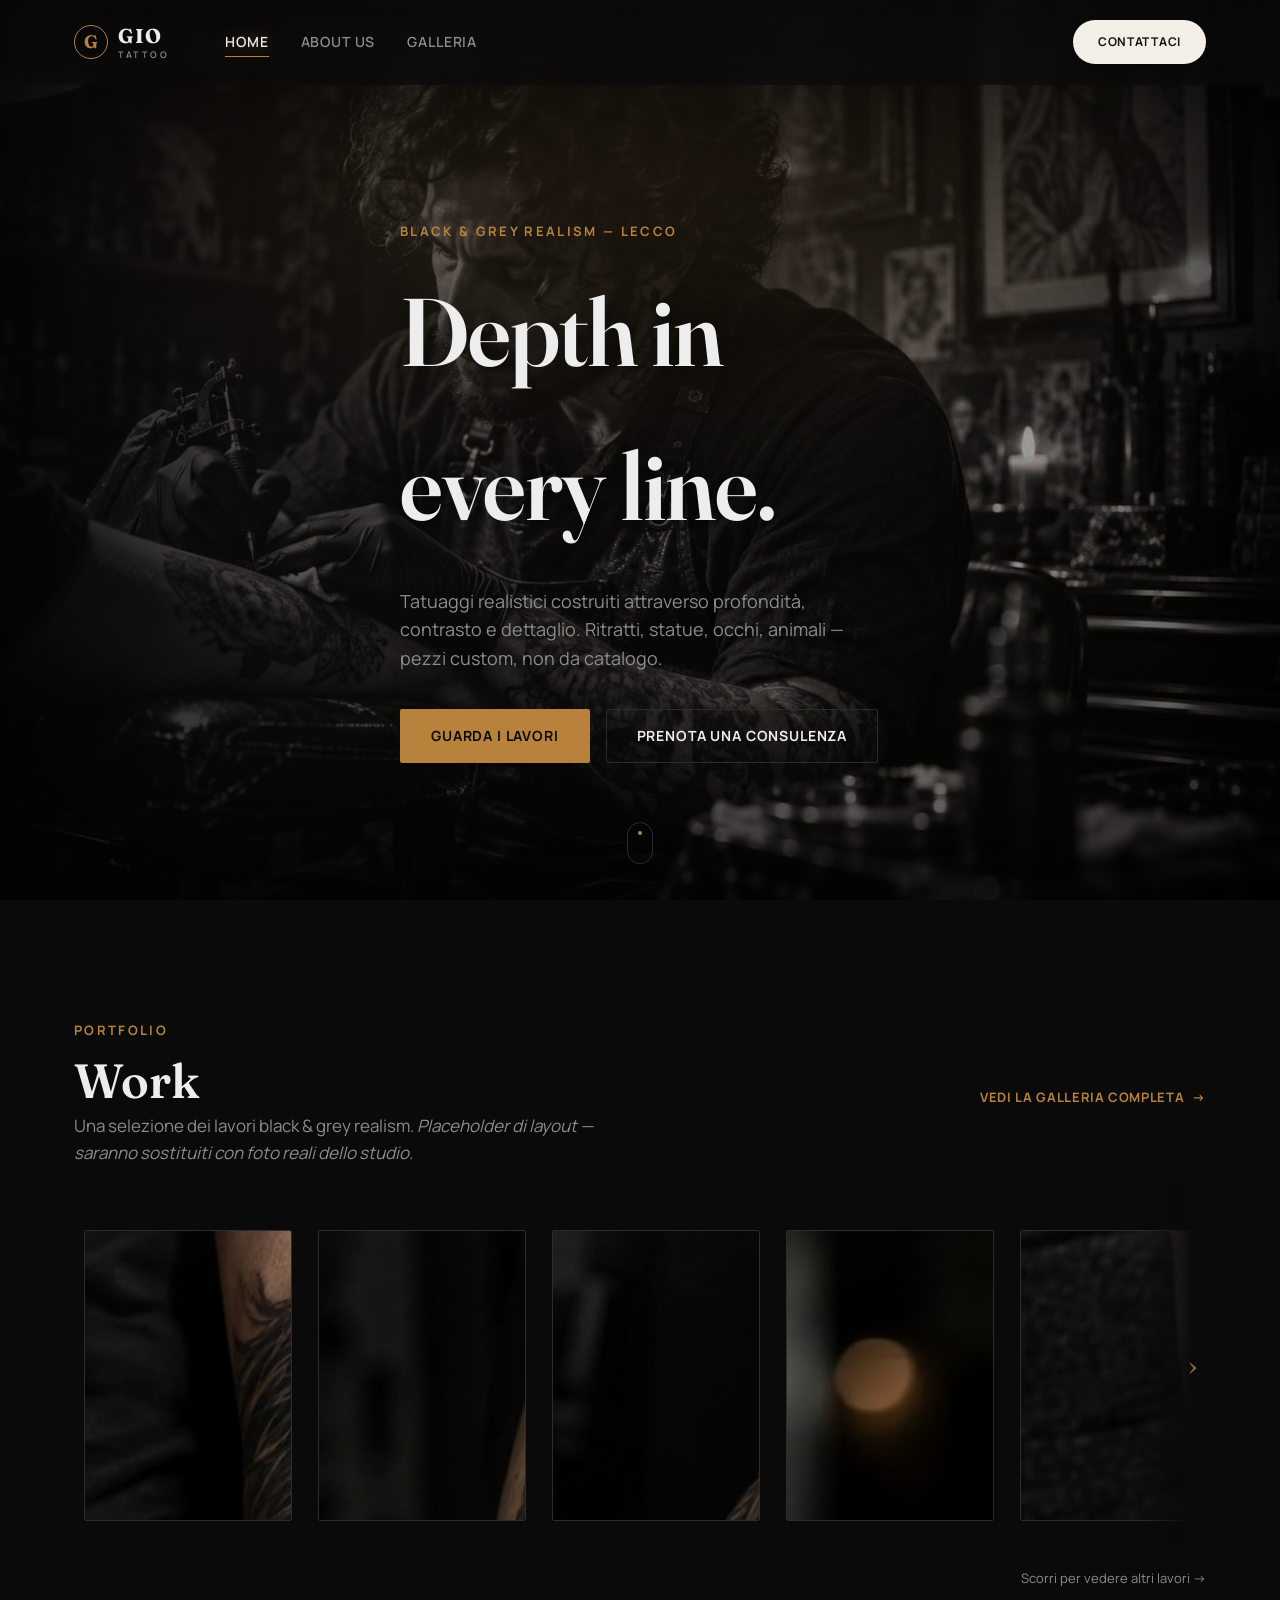
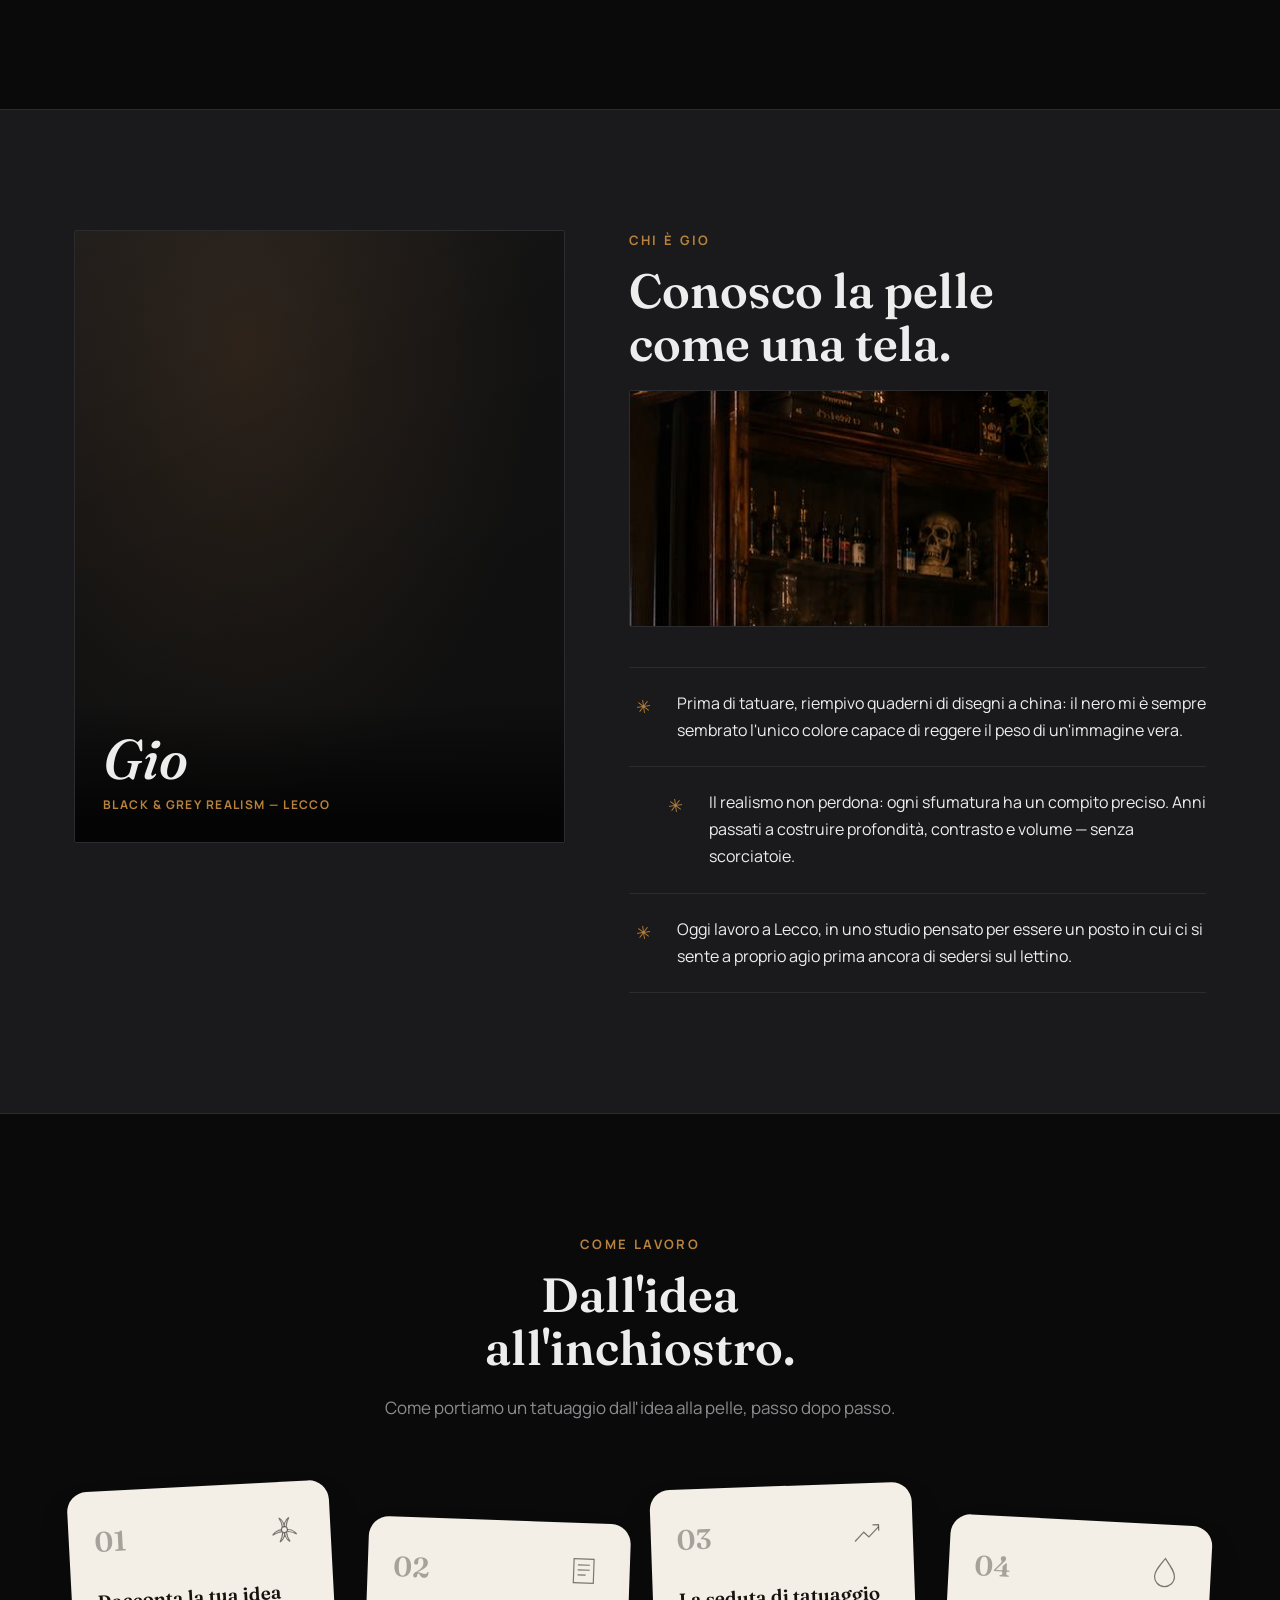
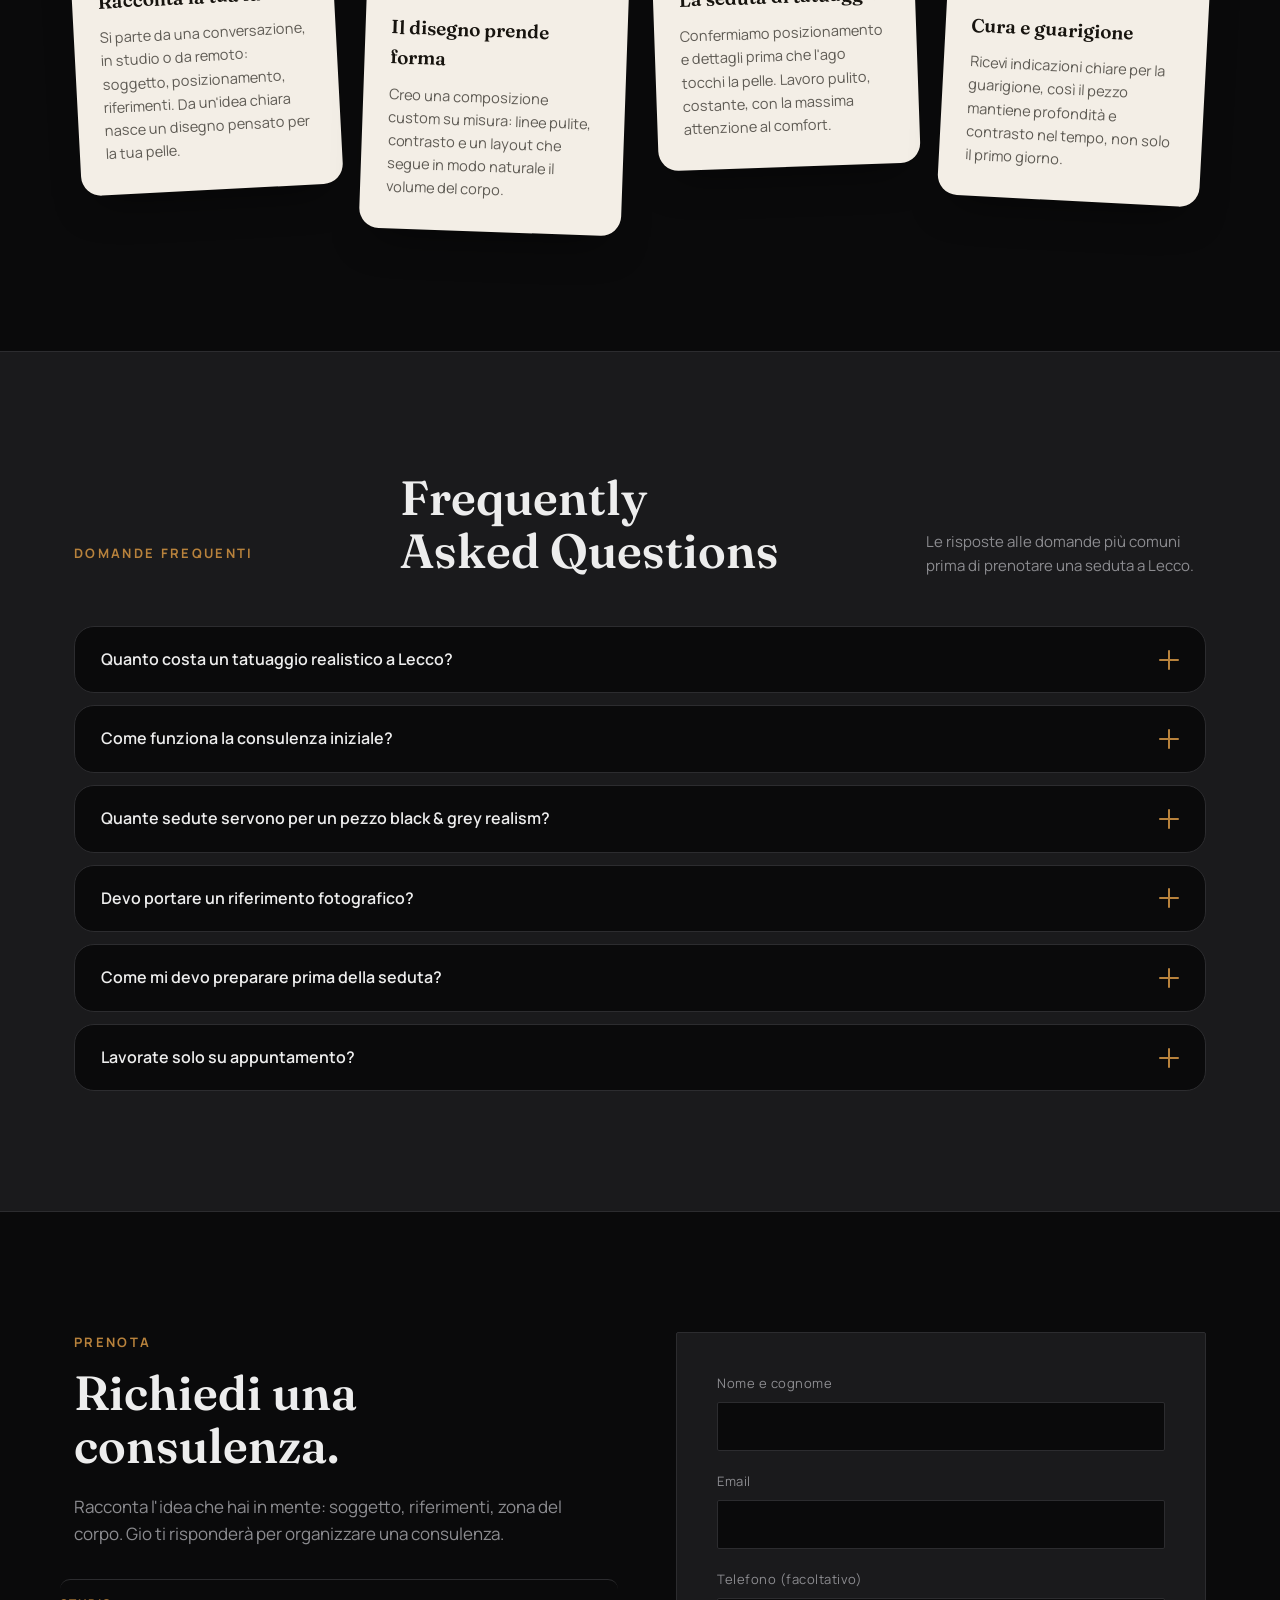
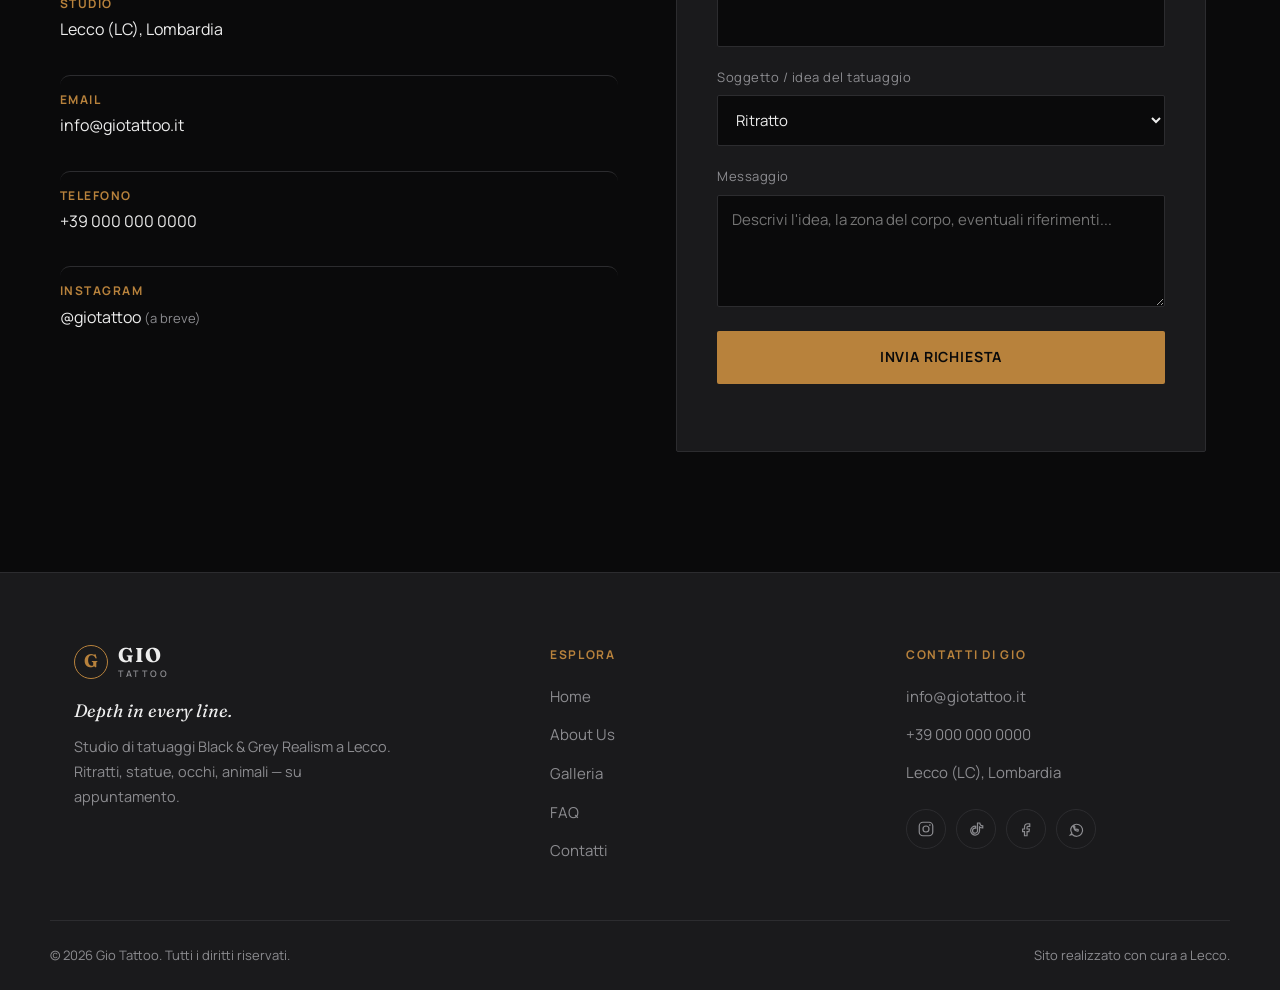
==== commit 2a088185: "Add files via upload" ====
--- a/index.html
+++ b/index.html
@@ -7,7 +7,8 @@
 <meta name="description" content="Gio Tattoo è uno studio di tatuaggi a Lecco specializzato in Black &amp; Grey Realism: ritratti, statue, occhi e animali costruiti con profondità e dettaglio. Design 100% custom, consulenza su richiesta.">
 <meta name="keywords" content="tatuatore realistico Lecco, tatuaggi black and grey Lecco, tattoo realism Lombardia, tatuatore ritratti, studio tatuaggi Lecco, Gio Tattoo">
 <meta name="author" content="Gio Tattoo">
-<meta name="robots" content="index, follow">
+<!-- TODO prima del lancio su giotattoo.it: rimuovere noindex qui sotto (torna a "index, follow") -->
+<meta name="robots" content="noindex, nofollow">
 <link rel="canonical" href="https://giotattoo.it/">
 
 <meta name="geo.region" content="IT-LC">
@@ -21,8 +22,8 @@
 <meta property="og:description" content="Tatuaggi realistici black & grey a Lecco: ritratti, statue, occhi, animali. Profondità e dettaglio in ogni linea.">
 <meta property="og:url" content="https://giotattoo.it/">
 <meta property="og:locale" content="it_IT">
-<!-- TODO prima della pubblicazione: creare e caricare una vera immagine di copertina 1200x630 -->
-<meta property="og:image" content="https://giotattoo.it/images/og-cover.jpg">
+<!-- TODO al lancio su giotattoo.it: aggiornare questo URL al dominio definitivo -->
+<meta property="og:image" content="https://gramma14.github.io/gio-tattoo/assets/images/hero.jpg">
 
 <meta name="twitter:card" content="summary_large_image">
 <meta name="twitter:title" content="Gio Tattoo | Tatuatore Black & Grey Realism a Lecco">
@@ -136,7 +137,7 @@
   <!-- ============ HOME / HERO ============ -->
   <section id="home" class="hero">
     <div class="hero-bg" aria-hidden="true">
-      <div class="hero-photo" data-img="../assets/images/hero.jpg"></div>
+      <div class="hero-photo" data-img="assets/images/hero.jpg" data-alt="Gio al lavoro nel suo studio di tatuaggi a Lecco, seduta di tatuaggio black and grey realism in corso"></div>
       <div class="hero-vignette"></div>
       <div class="hero-grain"></div>
       <div class="hero-spotlight"></div>
@@ -171,17 +172,20 @@
         saranno sostituiti con foto reali dello studio.</em>
       </p>
 
-      <div class="film-viewport reveal">
-        <div class="film-strip" id="work-gallery">
-          <button class="film-item" data-category="ritratti" data-label="Ritratto — placeholder"><span class="ph ph-1" data-img="../assets/images/work-1.jpg"><span class="ph-label">Ritratto<em>placeholder</em></span></span></button>
-          <button class="film-item" data-category="statue" data-label="Statua — placeholder"><span class="ph ph-2" data-img="../assets/images/work-2.jpg"><span class="ph-label">Statua<em>placeholder</em></span></span></button>
-          <button class="film-item" data-category="occhi" data-label="Occhio — placeholder"><span class="ph ph-3" data-img="../assets/images/work-3.jpg"><span class="ph-label">Occhio<em>placeholder</em></span></span></button>
-          <button class="film-item" data-category="animali" data-label="Animale — placeholder"><span class="ph ph-4" data-img="../assets/images/work-4.jpg"><span class="ph-label">Animale<em>placeholder</em></span></span></button>
-          <button class="film-item" data-category="ritratti" data-label="Ritratto — placeholder"><span class="ph ph-2" data-img="../assets/images/work-5.jpg"><span class="ph-label">Ritratto<em>placeholder</em></span></span></button>
-          <button class="film-item" data-category="statue" data-label="Statua — placeholder"><span class="ph ph-4" data-img="../assets/images/work-6.jpg"><span class="ph-label">Statua<em>placeholder</em></span></span></button>
-          <button class="film-item" data-category="occhi" data-label="Occhio — placeholder"><span class="ph ph-1" data-img="../assets/images/work-7.jpg"><span class="ph-label">Occhio<em>placeholder</em></span></span></button>
-          <button class="film-item" data-category="animali" data-label="Animale — placeholder"><span class="ph ph-3" data-img="../assets/images/work-8.jpg"><span class="ph-label">Animale<em>placeholder</em></span></span></button>
-        </div>
+      <div class="film-shell">
+        <div class="film-viewport reveal" id="film-viewport">
+          <div class="film-strip" id="work-gallery">
+            <button class="film-item" data-category="ritratti" data-label="Ritratto — placeholder"><span class="ph ph-1" data-img="assets/images/work-1.jpg"><span class="ph-label">Ritratto<em>placeholder</em></span></span></button>
+            <button class="film-item" data-category="statue" data-label="Statua — placeholder"><span class="ph ph-2" data-img="assets/images/work-2.jpg"><span class="ph-label">Statua<em>placeholder</em></span></span></button>
+            <button class="film-item" data-category="occhi" data-label="Occhio — placeholder"><span class="ph ph-3" data-img="assets/images/work-3.jpg"><span class="ph-label">Occhio<em>placeholder</em></span></span></button>
+            <button class="film-item" data-category="animali" data-label="Animale — placeholder"><span class="ph ph-4" data-img="assets/images/work-4.jpg"><span class="ph-label">Animale<em>placeholder</em></span></span></button>
+            <button class="film-item" data-category="ritratti" data-label="Ritratto — placeholder"><span class="ph ph-2" data-img="assets/images/work-5.jpg"><span class="ph-label">Ritratto<em>placeholder</em></span></span></button>
+            <button class="film-item" data-category="statue" data-label="Statua — placeholder"><span class="ph ph-4" data-img="assets/images/work-6.jpg"><span class="ph-label">Statua<em>placeholder</em></span></span></button>
+            <button class="film-item" data-category="occhi" data-label="Occhio — placeholder"><span class="ph ph-1" data-img="assets/images/work-7.jpg"><span class="ph-label">Occhio<em>placeholder</em></span></span></button>
+            <button class="film-item" data-category="animali" data-label="Animale — placeholder"><span class="ph ph-3" data-img="assets/images/work-8.jpg"><span class="ph-label">Animale<em>placeholder</em></span></span></button>
+          </div>
+        </div>
+        <div class="film-edge" id="film-edge" aria-hidden="true"></div>
       </div>
       <p class="film-hint reveal">Scorri per vedere altri lavori →</p>
 
@@ -194,7 +198,7 @@
     <div class="container about-inner">
 
       <div class="about-portrait reveal">
-        <div class="ph ph-portrait" data-img="../assets/images/about-portrait.jpg">
+        <div class="ph ph-portrait" data-img="assets/images/about-portrait.jpg">
           <div class="about-name-overlay">
             <span class="about-name">Gio</span>
             <span class="about-name-sub">Black &amp; Grey Realism — Lecco</span>
@@ -207,7 +211,7 @@
         <h2 class="section-title reveal">Conosco la pelle<br>come una tela.</h2>
 
         <div class="about-secondary reveal">
-          <div class="ph ph-secondary" data-img="../assets/images/about-studio.jpg"><span class="ph-label">Studio<em>foto placeholder</em></span></div>
+          <div class="ph ph-secondary" data-img="assets/images/about-studio.jpg" data-alt="Interno dello studio di tatuaggi Gio Tattoo a Lecco"><span class="ph-label">Studio<em>foto placeholder</em></span></div>
         </div>
 
         <ul class="about-points-v2">
--- a/css/style.css
+++ b/css/style.css
@@ -80,6 +80,11 @@
 }
 .btn-light:hover{ background: #fff; transform: translateY(-2px); box-shadow: 0 1px 0 rgba(255,255,255,.5) inset, 0 12px 26px -8px rgba(184,130,60,.45); }
 
+/* Feedback al tocco su touch/schermi senza hover reale: leggero "schiacciamento" */
+@media (hover: none), (pointer: coarse){
+  .btn:active{ transform: scale(.97); transition: transform .1s var(--ease); }
+}
+
 .link-arrow{
   font-size: 13px; font-weight: 700; letter-spacing: .05em; text-transform: uppercase;
   color: var(--accent); display: inline-flex; align-items: center; gap: 8px; white-space: nowrap;
@@ -143,13 +148,22 @@
 
 .nav-cta{ padding: 11px 24px; font-size: 12px; }
 
-.nav-toggle{
-  display: none; width: 32px; height: 24px; flex-direction: column; justify-content: space-between;
-}
-.nav-toggle span{ display: block; height: 2px; background: var(--text); transition: transform .3s var(--ease), opacity .3s; }
-.nav-toggle[aria-expanded="true"] span:nth-child(1){ transform: translateY(11px) rotate(45deg); }
+/* Icona hamburger/X: le 3 barre sono ancorate al centro esatto del bottone (top/left 50%)
+   e spostate via transform — quando si apre, le barre 1 e 3 convergono nello stesso punto
+   e ruotano ±45°, dando una X pulita e perfettamente centrata (non approssimata). Bottone
+   44x44 per un'area di tocco adeguata (era 32x24, troppo piccola). */
+.nav-toggle{ display: none; position: relative; width: 44px; height: 44px; }
+.nav-toggle span{
+  position: absolute; top: 50%; left: 50%; width: 22px; height: 2px; margin: -1px 0 0 -11px;
+  background: var(--text); border-radius: 2px;
+  transform: translateY(0) rotate(0deg);
+  transition: transform .3s var(--ease), opacity .3s;
+}
+.nav-toggle span:nth-child(1){ transform: translateY(-7px); }
+.nav-toggle span:nth-child(3){ transform: translateY(7px); }
+.nav-toggle[aria-expanded="true"] span:nth-child(1){ transform: translateY(0) rotate(45deg); }
 .nav-toggle[aria-expanded="true"] span:nth-child(2){ opacity: 0; }
-.nav-toggle[aria-expanded="true"] span:nth-child(3){ transform: translateY(-11px) rotate(-45deg); }
+.nav-toggle[aria-expanded="true"] span:nth-child(3){ transform: translateY(0) rotate(-45deg); }
 
 /* ==========================================================================
    Hero
@@ -166,8 +180,13 @@
   position: absolute; inset: 0; background-size: cover; background-position: center;
   opacity: 0; transition: opacity 1.2s ease;
 }
-.hero-photo.has-photo{ opacity: .8; }
-.hero-vignette{ position:absolute; inset:0; box-shadow: inset 0 0 240px 60px #000; }
+.hero-photo.has-photo{ opacity: .68; }
+.hero-vignette{
+  position:absolute; inset:0; box-shadow: inset 0 0 240px 60px #000;
+  /* Scurisce di più il lato sinistro (dove sta il testo) rispetto a una foto vera,
+     più "affollata" visivamente di un gradiente piatto — serve a mantenere il testo leggibile. */
+  background: linear-gradient(100deg, rgba(10,10,11,.8) 0%, rgba(10,10,11,.48) 42%, rgba(10,10,11,.12) 72%);
+}
 .hero-spotlight{
   position:absolute; top:-20%; left:50%; width:120%; height:80%; transform: translateX(-50%);
   background: radial-gradient(ellipse at center, rgba(184,130,60,.10) 0%, transparent 60%);
@@ -177,8 +196,11 @@
   background-image: url("data:image/svg+xml,%3Csvg xmlns='http://www.w3.org/2000/svg' width='120' height='120'%3E%3Cfilter id='n'%3E%3CfeTurbulence type='fractalNoise' baseFrequency='0.9' numOctaves='2' stitchTiles='stitch'/%3E%3C/filter%3E%3Crect width='100%25' height='100%25' filter='url(%23n)'/%3E%3C/svg%3E");
 }
 .hero-inner{ position: relative; z-index: 2; max-width: 720px; }
-.hero-title{ font-size: clamp(48px, 9vw, 96px); font-weight: 600; letter-spacing: -.01em; margin-bottom: 24px; }
-.hero-subtitle{ font-size: 18px; max-width: 480px; margin-bottom: 36px; }
+.hero-title{
+  font-size: clamp(48px, 9vw, 96px); font-weight: 600; letter-spacing: -.01em; margin-bottom: 24px;
+  text-shadow: 0 4px 24px rgba(0,0,0,.55);
+}
+.hero-subtitle{ font-size: 18px; max-width: 480px; margin-bottom: 36px; text-shadow: 0 2px 12px rgba(0,0,0,.5); }
 .hero-actions{ display: flex; gap: 16px; flex-wrap: wrap; }
 
 .scroll-hint{
@@ -245,6 +267,9 @@
 }
 .filter-btn:hover{ color: var(--text); border-color: var(--muted); }
 .filter-btn.is-active{ background: var(--accent); color: #0A0A0B; border-color: var(--accent); }
+@media (max-width: 640px){
+  .filter-btn.is-active{ font-weight: 700; box-shadow: 0 6px 16px -6px rgba(184,130,60,.6); }
+}
 
 .gallery{ display: grid; grid-template-columns: repeat(4, 1fr); gap: 18px; margin-top: 8px; }
 .gallery-item{ aspect-ratio: 3/4; display:block; width:100%; transition: opacity .3s, transform .4s var(--ease); cursor: pointer; }
@@ -278,7 +303,7 @@
   transition: transform .5s var(--ease), filter .5s var(--ease);
 }
 .film-item .ph{ transition: border-color .3s; }
-.film-item:hover .ph{ border-color: var(--accent); }
+.film-item:hover .ph, .film-item.is-focused .ph{ border-color: var(--accent); }
 
 /* Stato "selezionata" / "vicina": classi applicate via JS (script.js) — la foto sotto
    al mouse si ingrandisce di 1.25x restando in posizione (transform-origin: center),
@@ -300,6 +325,22 @@
 }
 @media (max-width: 560px){ .film-hint{ text-align: left; } }
 
+/* Indizio "c'è altro, scorri": freccia che respira sul bordo destro, sopra una
+   dissolvenza verso lo sfondo. Sparisce da sola quando si arriva in fondo alla fila. */
+.film-shell{ position: relative; }
+.film-edge{
+  position: absolute; top: 0; right: 0; bottom: 22px; width: 64px;
+  background: linear-gradient(to right, transparent, var(--bg) 78%);
+  display: flex; align-items: center; justify-content: flex-end; padding-right: 8px;
+  pointer-events: none; opacity: 1; transition: opacity .35s var(--ease);
+}
+.film-edge.is-end{ opacity: 0; }
+.film-edge::after{
+  content: "›"; font-family: var(--font-display); font-size: 30px; line-height: 1;
+  color: var(--accent); opacity: .75; animation: filmEdgeNudge 1.8s ease-in-out infinite;
+}
+@keyframes filmEdgeNudge{ 0%, 100%{ transform: translateX(0); } 50%{ transform: translateX(-6px); } }
+
 /* ==========================================================================
    About v2 — ispirata a IDEAS/AboutUs-idea.jpg
    ========================================================================== */
@@ -349,12 +390,23 @@
   background: var(--paper); color: var(--ink); border-radius: 20px; padding: 28px 26px 30px;
   box-shadow: 0 20px 40px -18px rgba(0,0,0,.55);
   transform: translateY(24px) rotate(0deg);
+  transition: opacity .7s var(--ease), transform .7s var(--ease), box-shadow .4s var(--ease);
 }
 .process-card.reveal.in-view{ transform: translateY(0) rotate(var(--rot)); }
 .process-card:nth-child(2n){ margin-top: 34px; }
 
+/* Al passaggio del mouse (solo desktop reale): la card si solleva, si raddrizza un po' e
+   si retroilluminata con un alone caldo — stesso linguaggio "glow" usato per le FAQ. */
+@media (hover: hover){
+  .process-card.reveal.in-view:hover{
+    transform: translateY(-8px) rotate(calc(var(--rot) * .35)) scale(1.035);
+    box-shadow: 0 32px 60px -22px rgba(0,0,0,.65), 0 0 42px -6px rgba(184,130,60,.5);
+  }
+  .process-card:hover .process-num{ color: rgba(184,130,60,.6); transition: color .4s; }
+}
+
 .process-card-top{ display: flex; align-items: flex-start; justify-content: space-between; margin-bottom: 22px; }
-.process-num{ font-family: var(--font-display); font-size: 28px; font-weight: 600; color: rgba(23,20,15,.35); }
+.process-num{ font-family: var(--font-display); font-size: 28px; font-weight: 600; color: rgba(23,20,15,.35); transition: color .4s; }
 .process-doodle{ width: 40px; height: 40px; color: rgba(23,20,15,.55); }
 .process-card h3{ font-size: 19px; margin-bottom: 10px; color: var(--ink); }
 .process-card p{ color: rgba(23,20,15,.68); font-size: 14.5px; line-height: 1.6; margin: 0; }
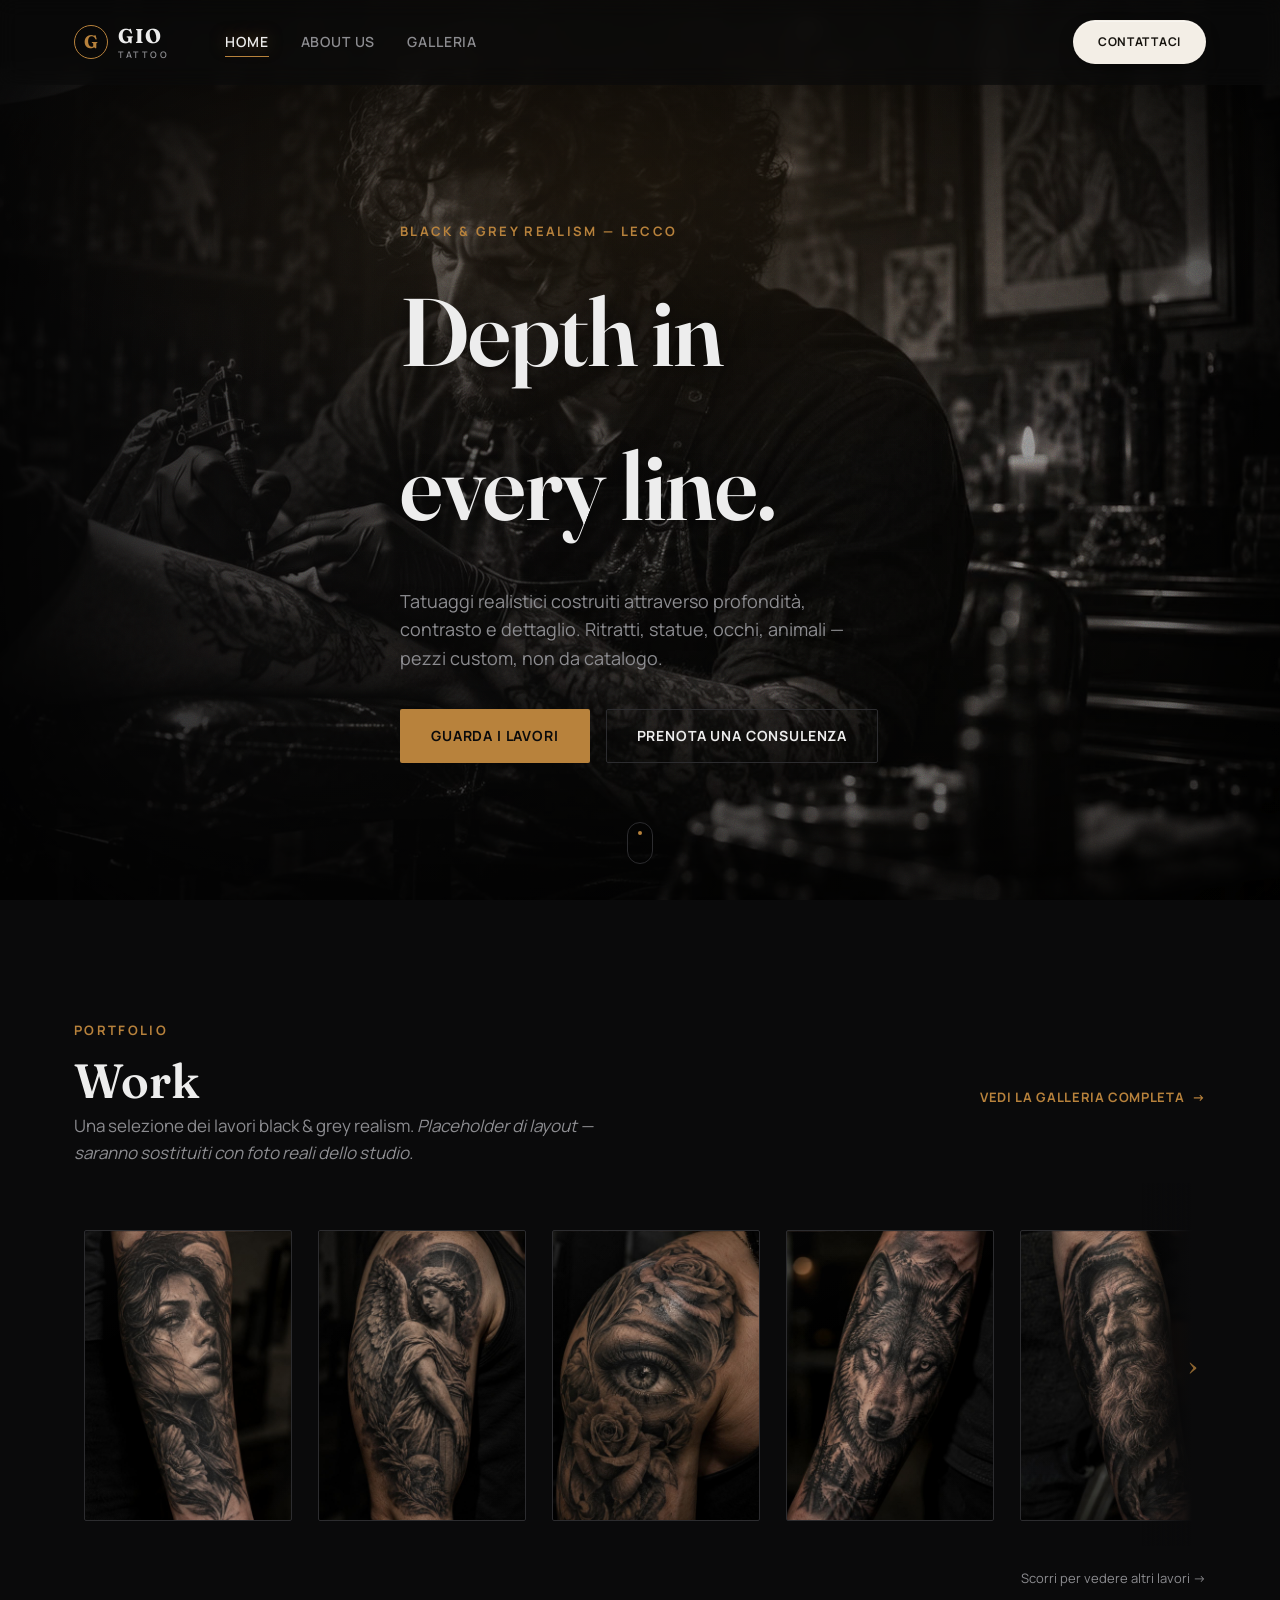
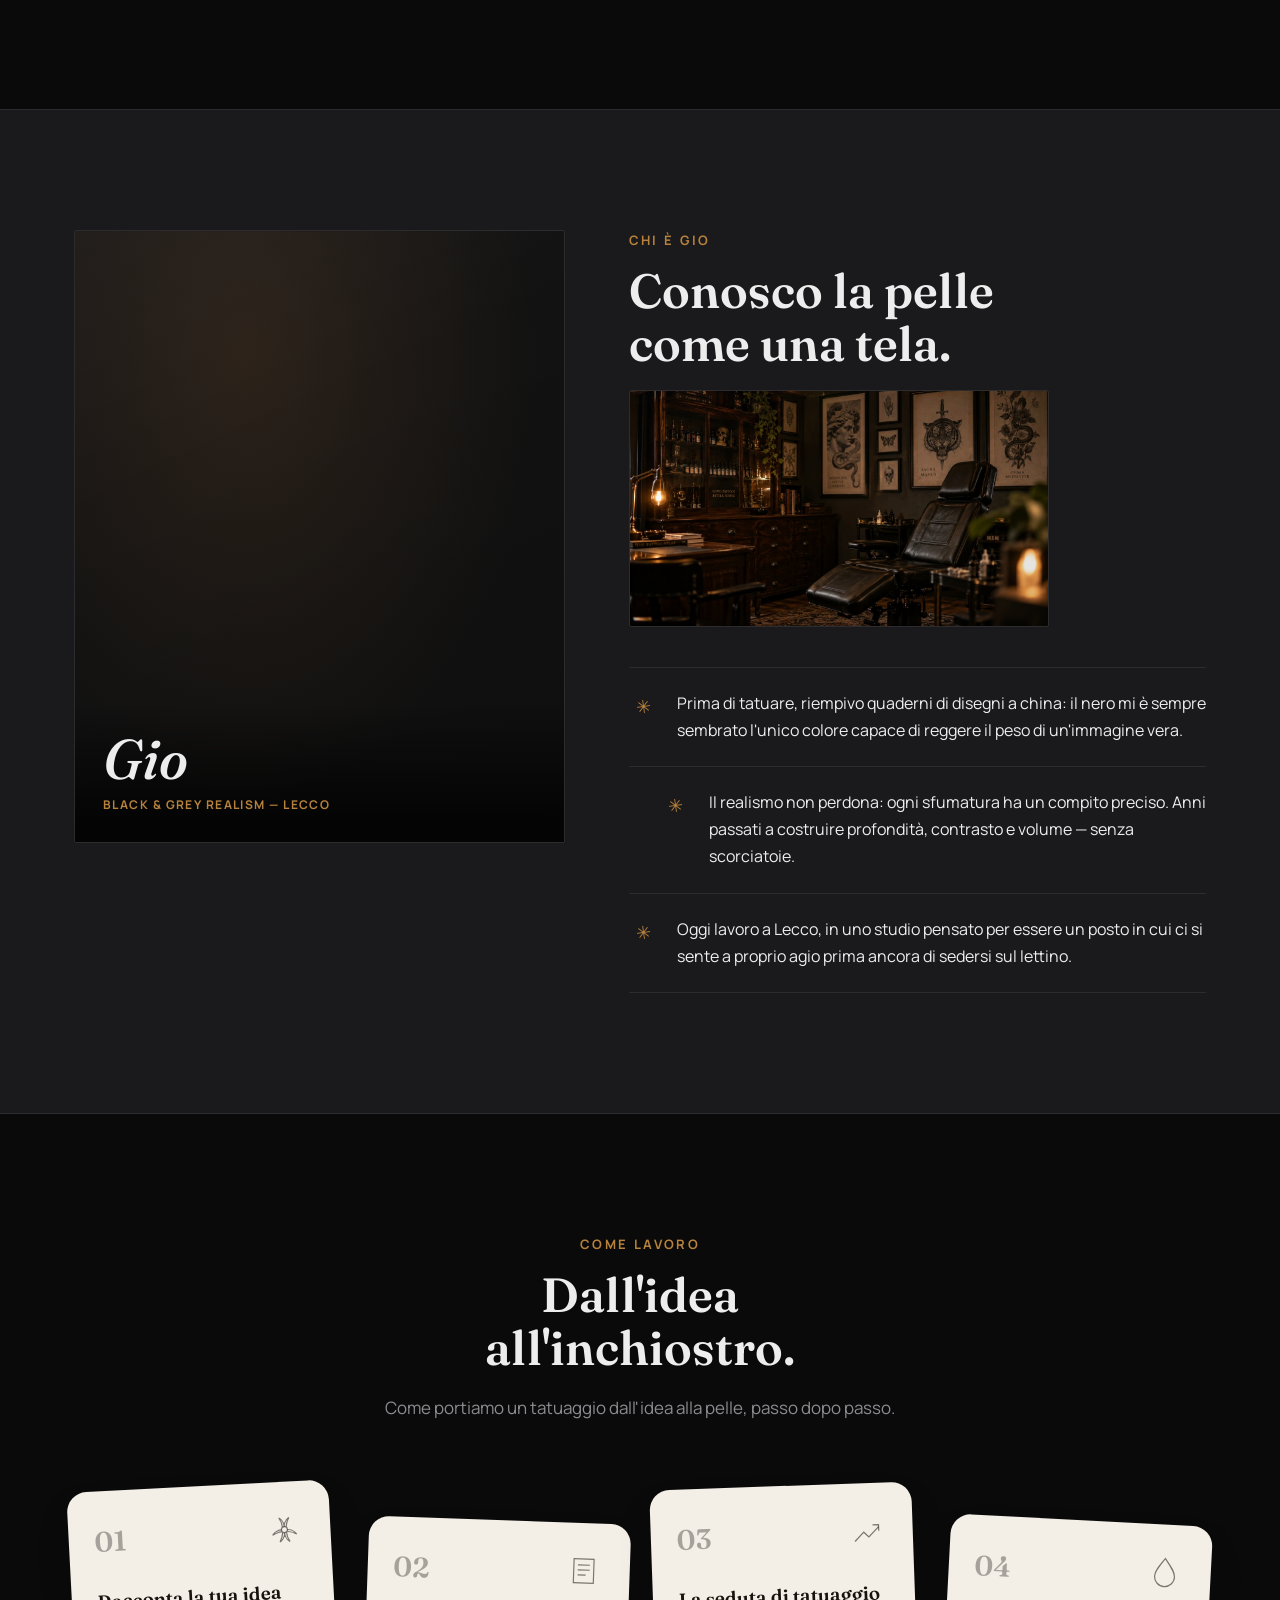
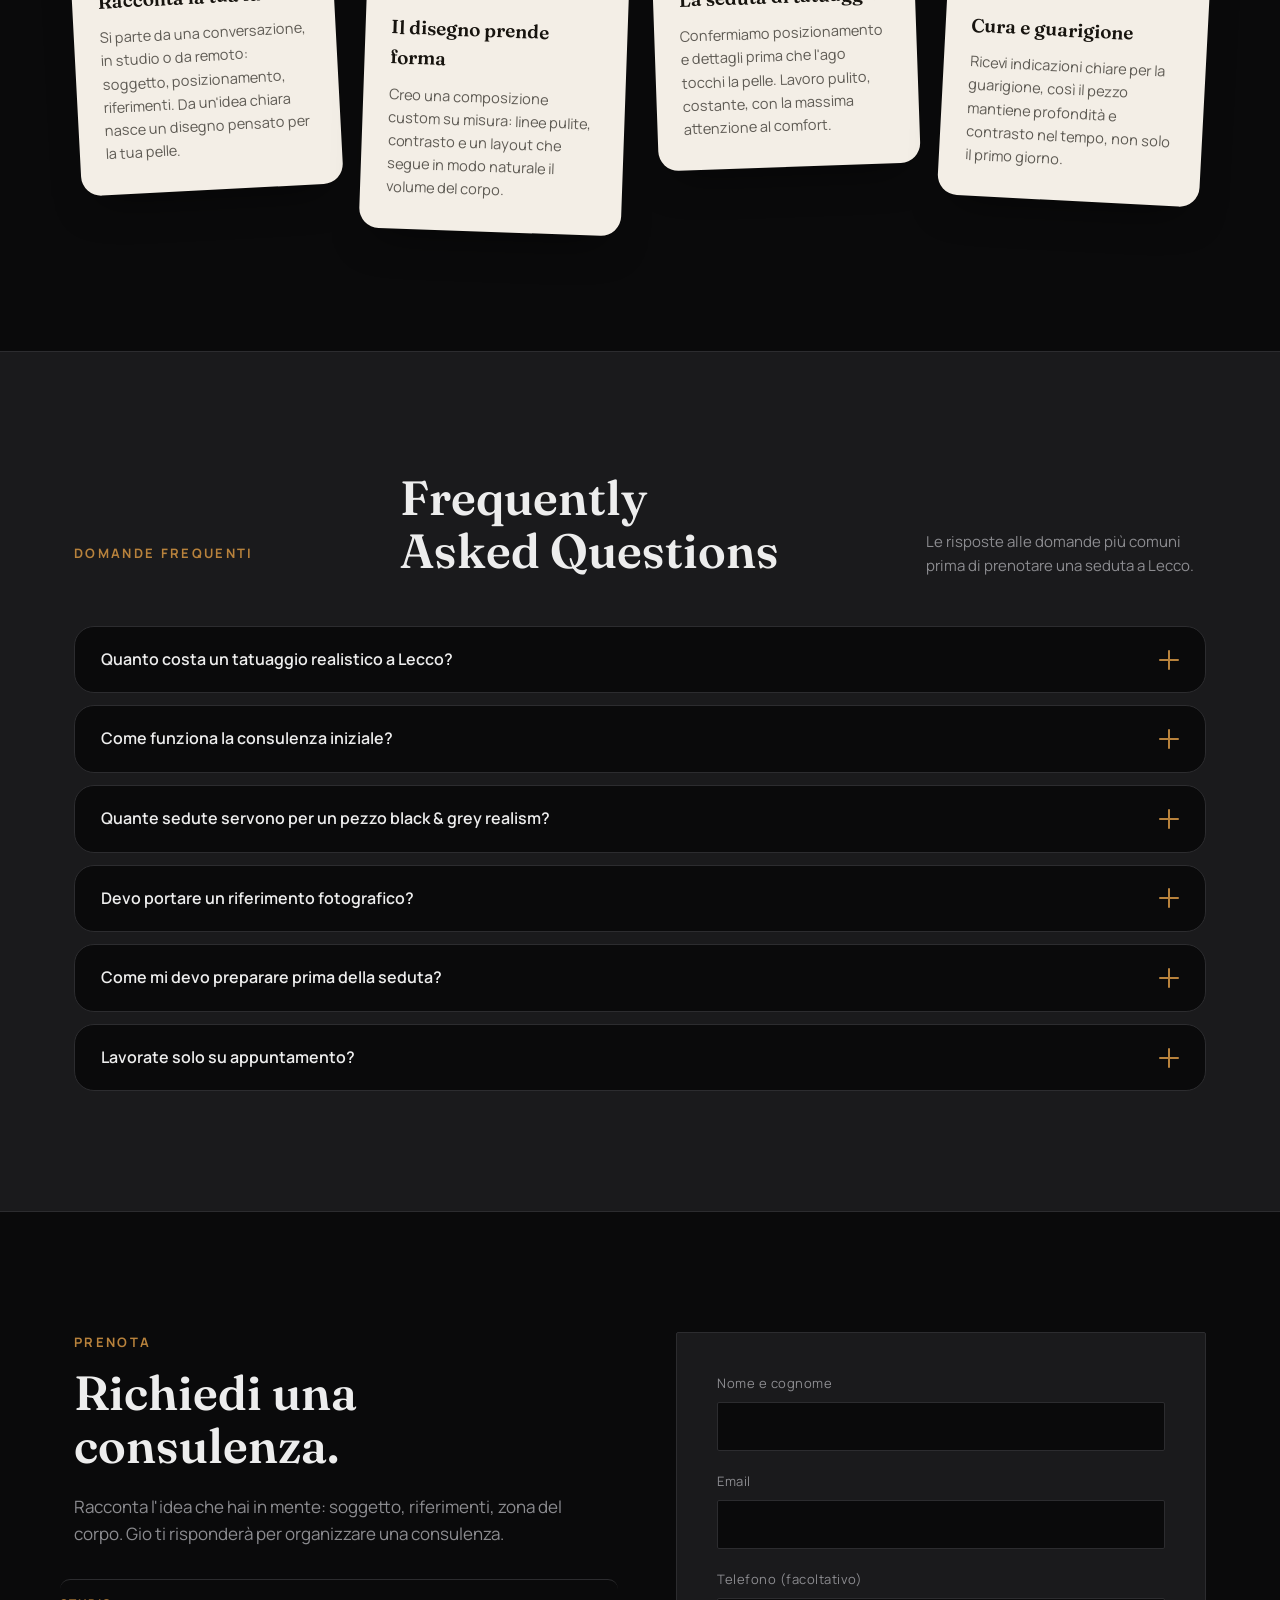
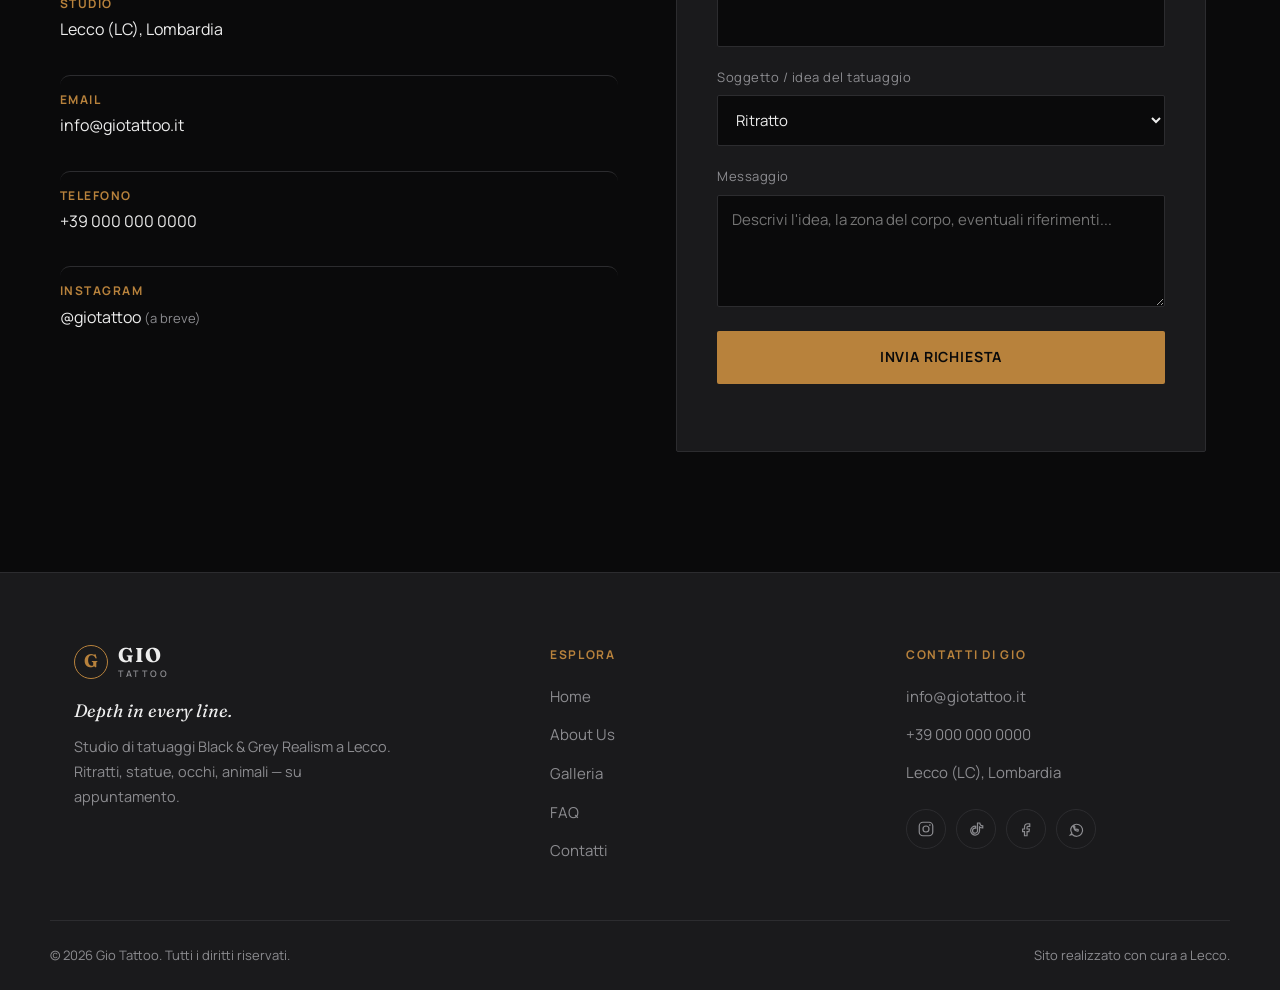
==== commit 65c52bdd: "Add files via upload" ====
--- a/index.html
+++ b/index.html
@@ -35,7 +35,7 @@
 <link rel="preconnect" href="https://fonts.gstatic.com" crossorigin>
 <link href="https://fonts.googleapis.com/css2?family=Fraunces:opsz,wght@9..144,500;9..144,600;9..144,700&family=Manrope:wght@400;500;600;700&display=swap" rel="stylesheet">
 
-<link rel="stylesheet" href="css/style.css">
+<link rel="stylesheet" href="css/style.css?v=2">
 
 <script type="application/ld+json">
 {
@@ -468,6 +468,6 @@
   </div>
 </div>
 
-<script src="js/script.js"></script>
+<script src="js/script.js?v=2"></script>
 </body>
 </html>
--- a/css/style.css
+++ b/css/style.css
@@ -252,10 +252,12 @@
 }
 .ph-label em{ display:block; font-style: normal; font-weight: 500; text-transform: none; letter-spacing: 0; color: rgba(237,237,237,.45); font-size: 12px; margin-top: 4px; }
 
-.ph-1{ background: radial-gradient(ellipse at 70% 20%, #2b2521 0%, #141414 60%); }
-.ph-2{ background: radial-gradient(ellipse at 30% 30%, #241f2b 0%, #121214 60%); }
-.ph-3{ background: radial-gradient(ellipse at 50% 15%, #24211a 0%, #131311 60%); }
-.ph-4{ background: radial-gradient(ellipse at 20% 60%, #1e2724 0%, #101312 60%); }
+/* background-image (non la scorciatoia "background"): quest'ultima resetterebbe anche
+   background-size/position ereditati da .ph, causando poi lo zoom errato sulle foto vere. */
+.ph-1{ background-image: radial-gradient(ellipse at 70% 20%, #2b2521 0%, #141414 60%); }
+.ph-2{ background-image: radial-gradient(ellipse at 30% 30%, #241f2b 0%, #121214 60%); }
+.ph-3{ background-image: radial-gradient(ellipse at 50% 15%, #24211a 0%, #131311 60%); }
+.ph-4{ background-image: radial-gradient(ellipse at 20% 60%, #1e2724 0%, #101312 60%); }
 
 /* ==========================================================================
    Work / gallery
@@ -347,7 +349,7 @@
 .about-inner{ display: grid; grid-template-columns: .85fr 1fr; gap: 64px; align-items: start; }
 
 .about-portrait{ position: sticky; top: 116px; aspect-ratio: 4/5; }
-.ph-portrait{ height: 100%; background: radial-gradient(ellipse at 35% 20%, #2b2119 0%, #121212 65%); align-items: flex-end; }
+.ph-portrait{ height: 100%; background-image: radial-gradient(ellipse at 35% 20%, #2b2119 0%, #121212 65%); align-items: flex-end; }
 .about-name-overlay{
   position: relative; z-index: 1; width: 100%; padding: 28px;
   background: linear-gradient(180deg, transparent 0%, rgba(0,0,0,.75) 85%);
@@ -356,7 +358,7 @@
 .about-name-sub{ display: block; margin-top: 8px; font-size: 12px; letter-spacing: .12em; text-transform: uppercase; color: var(--accent); font-weight: 700; }
 
 .about-secondary{ aspect-ratio: 16/9; margin: 8px 0 40px; max-width: 420px; }
-.ph-secondary{ height: 100%; background: radial-gradient(ellipse at 60% 30%, #241c14 0%, #101010 65%); }
+.ph-secondary{ height: 100%; background-image: radial-gradient(ellipse at 60% 30%, #241c14 0%, #101010 65%); }
 
 .about-points-v2{ display: flex; flex-direction: column; }
 .about-points-v2 li{
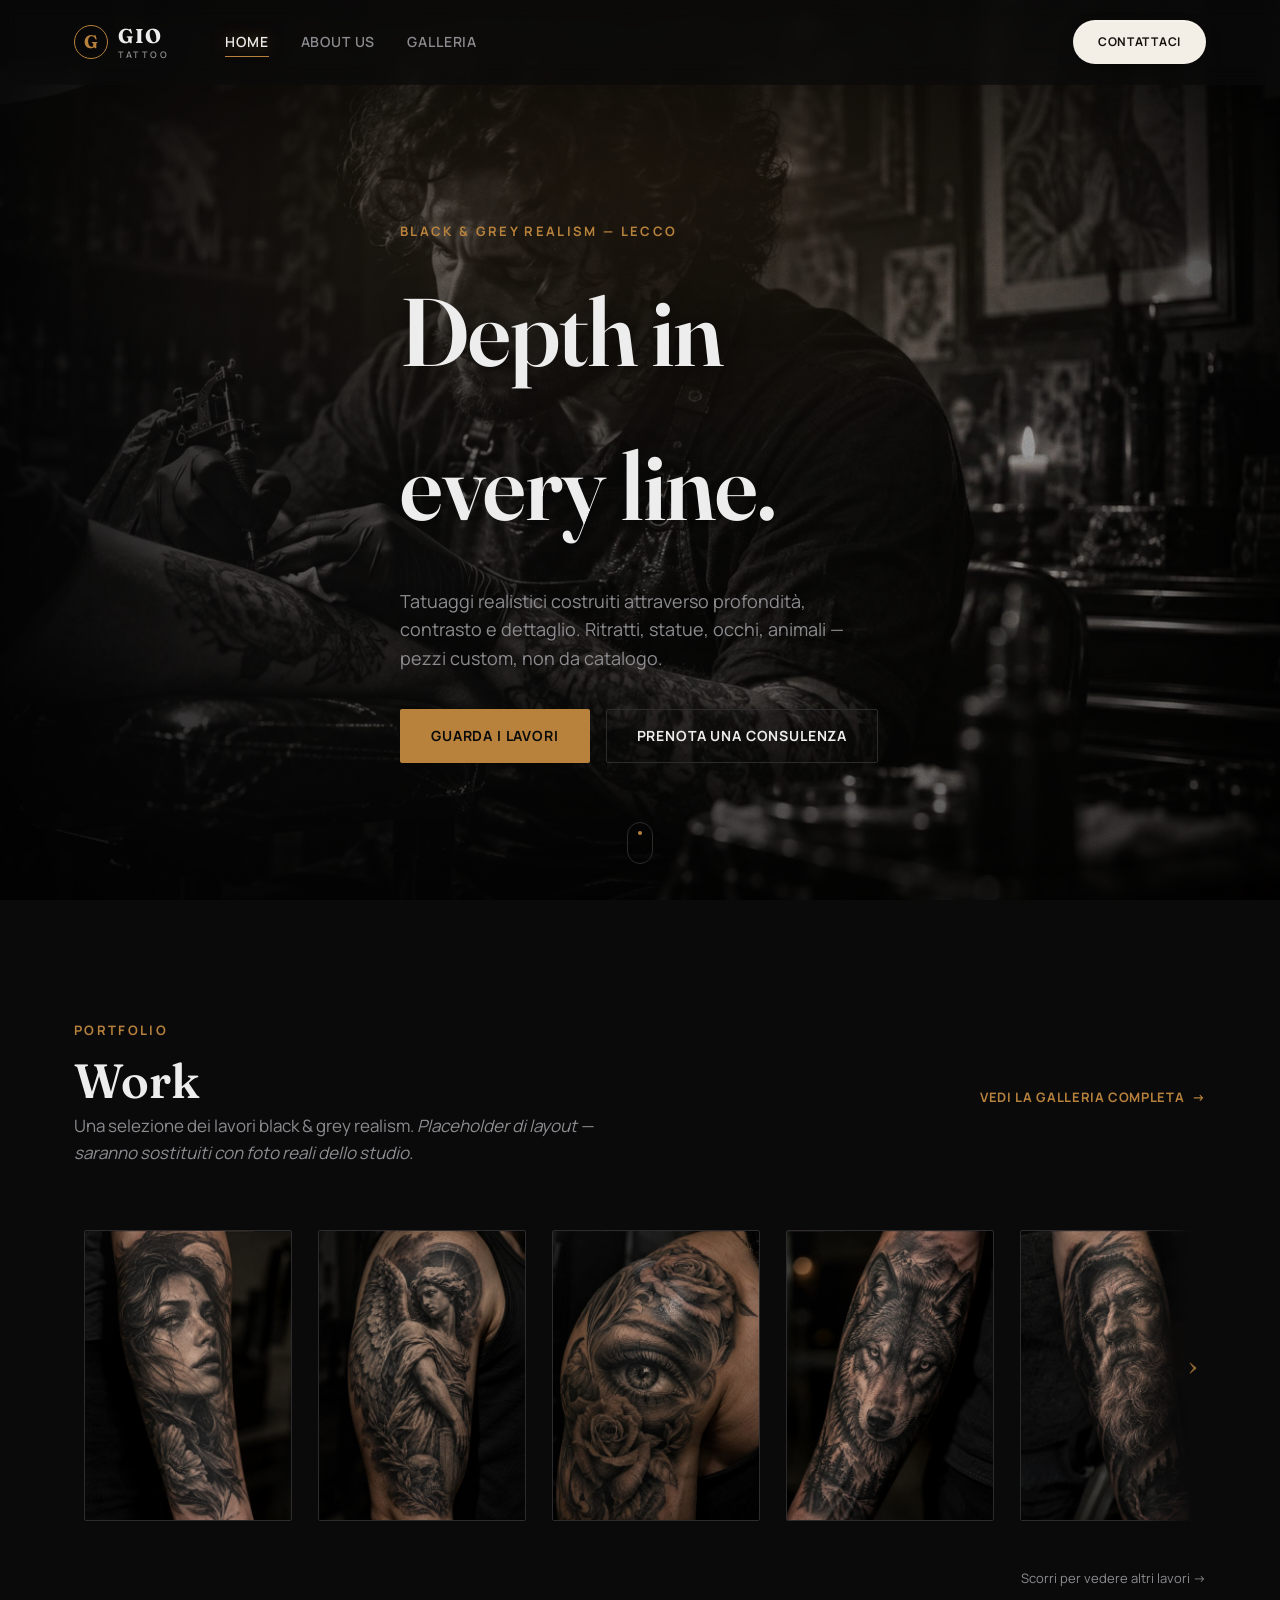
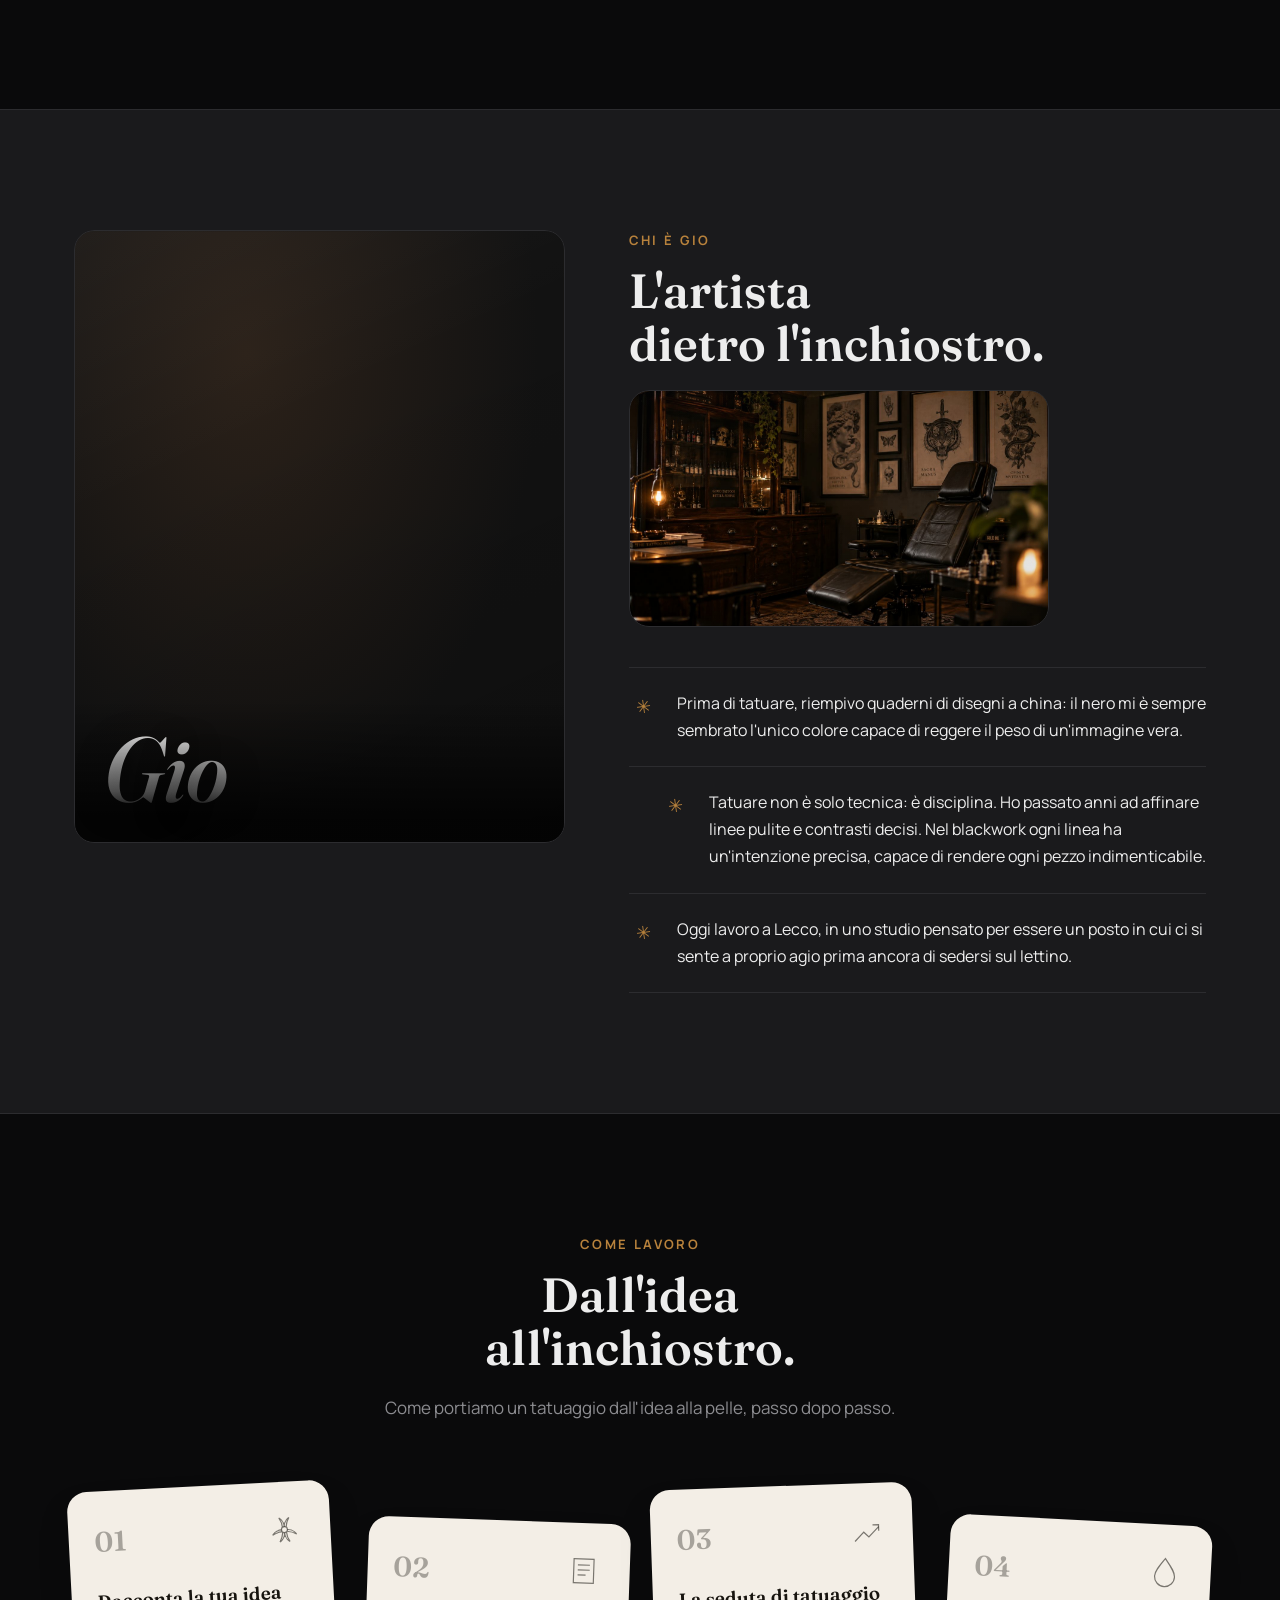
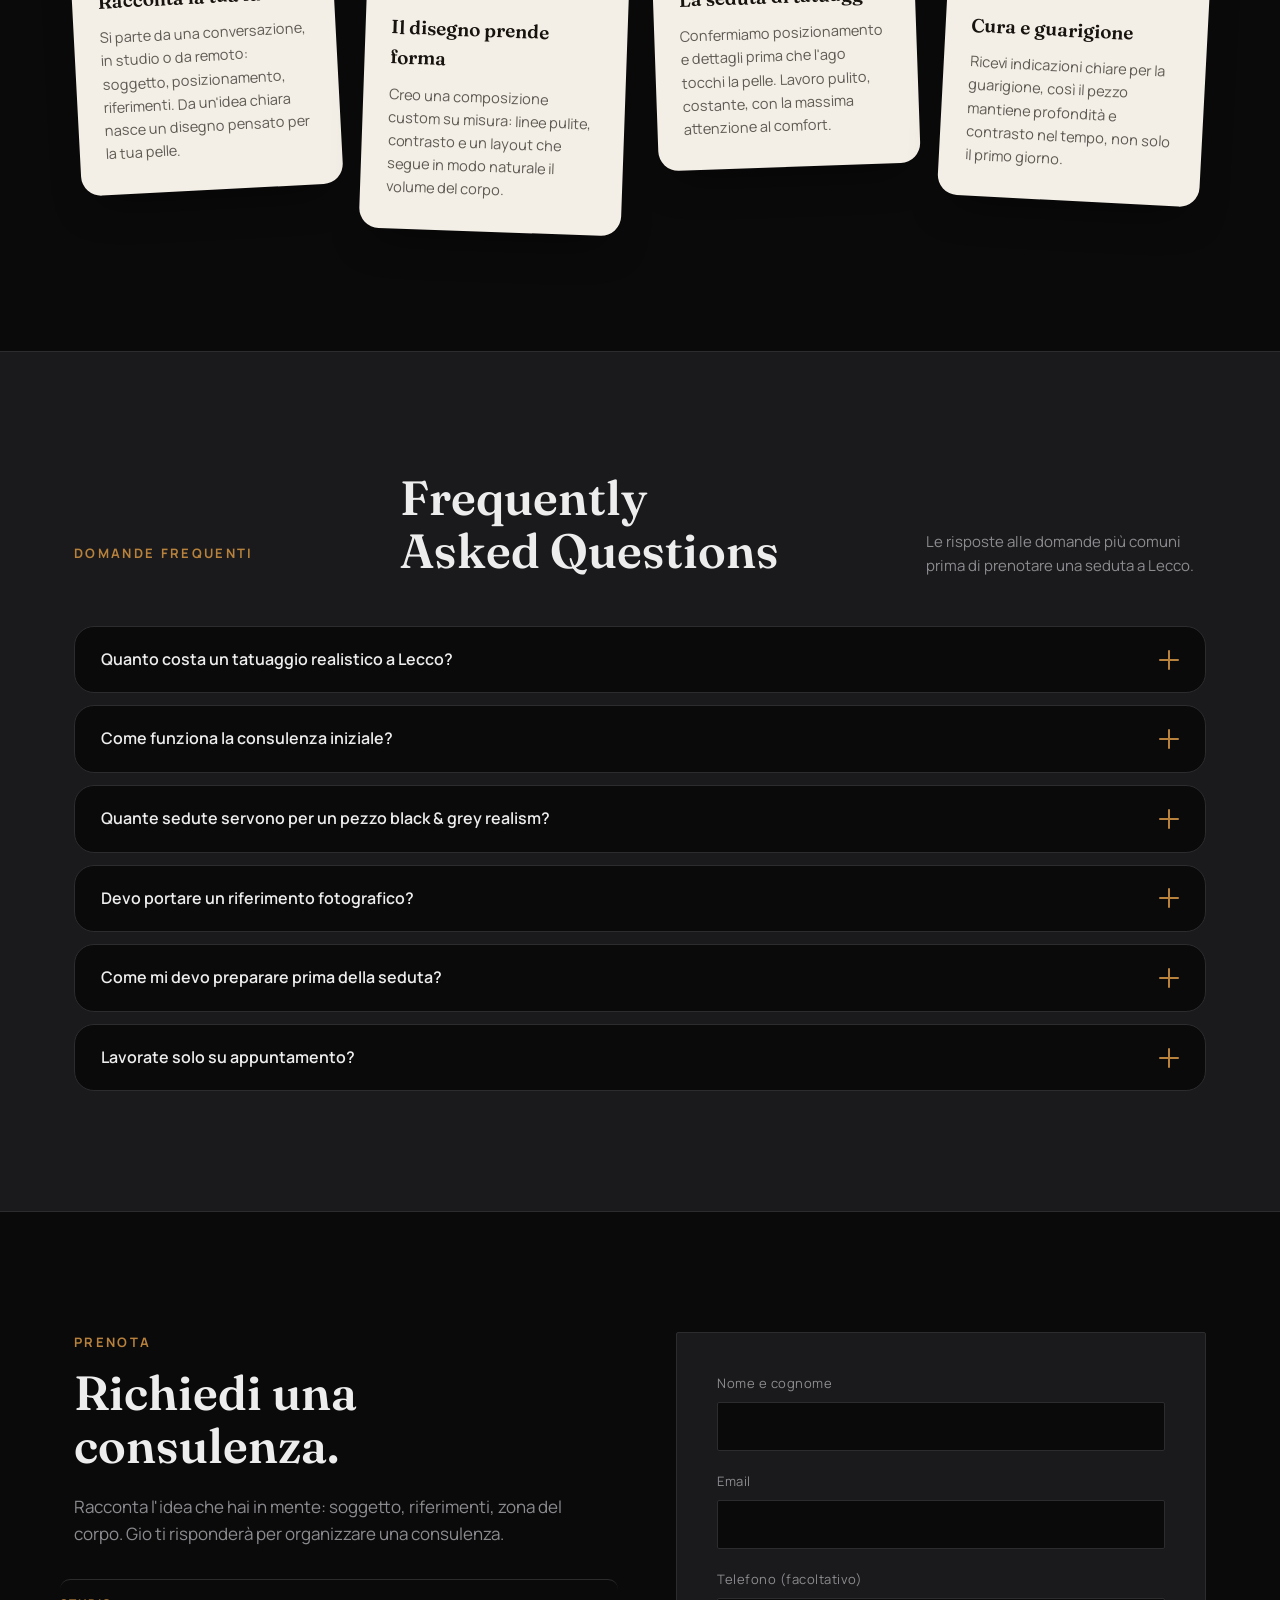
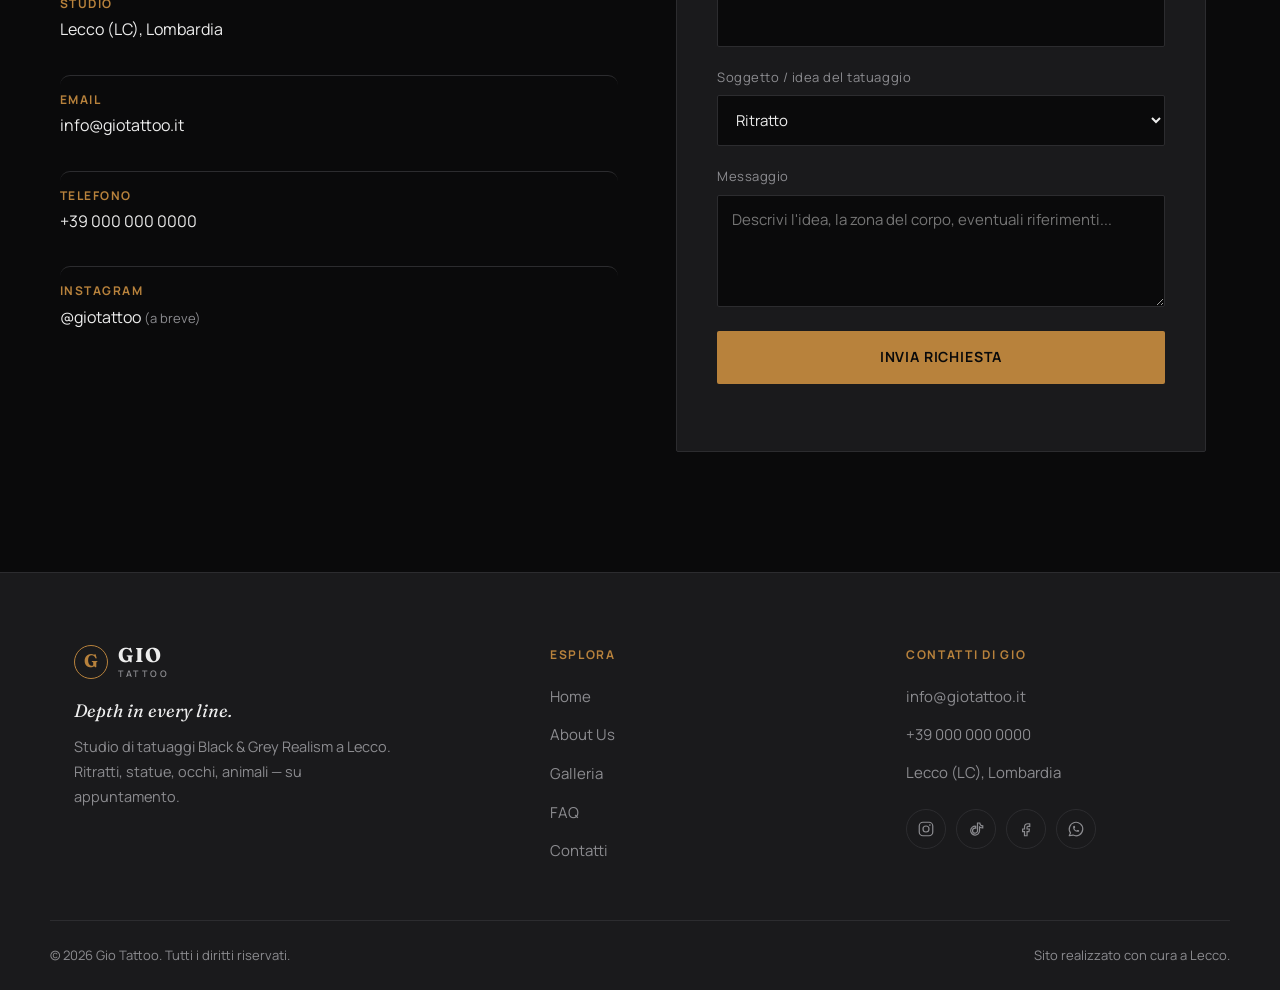
==== commit 835b71d5: "Rifinitura demo + fondamenta tecniche - Footer: icona WhatsApp corretta (path ufficiale Tabler Icons" ====
--- a/index.html
+++ b/index.html
@@ -35,7 +35,7 @@
 <link rel="preconnect" href="https://fonts.gstatic.com" crossorigin>
 <link href="https://fonts.googleapis.com/css2?family=Fraunces:opsz,wght@9..144,500;9..144,600;9..144,700&family=Manrope:wght@400;500;600;700&display=swap" rel="stylesheet">
 
-<link rel="stylesheet" href="css/style.css?v=2">
+<link rel="stylesheet" href="css/style.css?v=3">
 
 <script type="application/ld+json">
 {
@@ -201,14 +201,13 @@
         <div class="ph ph-portrait" data-img="assets/images/about-portrait.jpg">
           <div class="about-name-overlay">
             <span class="about-name">Gio</span>
-            <span class="about-name-sub">Black &amp; Grey Realism — Lecco</span>
           </div>
         </div>
       </div>
 
       <div class="about-content">
         <p class="eyebrow reveal">Chi è Gio</p>
-        <h2 class="section-title reveal">Conosco la pelle<br>come una tela.</h2>
+        <h2 class="section-title reveal">L'artista<br>dietro l'inchiostro.</h2>
 
         <div class="about-secondary reveal">
           <div class="ph ph-secondary" data-img="assets/images/about-studio.jpg" data-alt="Interno dello studio di tatuaggi Gio Tattoo a Lecco"><span class="ph-label">Studio<em>foto placeholder</em></span></div>
@@ -221,7 +220,7 @@
           </li>
           <li class="reveal pt-offset">
             <span class="pt-mark" aria-hidden="true">✳</span>
-            <p>Il realismo non perdona: ogni sfumatura ha un compito preciso. Anni passati a costruire profondità, contrasto e volume — senza scorciatoie.</p>
+            <p>Tatuare non è solo tecnica: è disciplina. Ho passato anni ad affinare linee pulite e contrasti decisi. Nel blackwork ogni linea ha un'intenzione precisa, capace di rendere ogni pezzo indimenticabile.</p>
           </li>
           <li class="reveal">
             <span class="pt-mark" aria-hidden="true">✳</span>
@@ -242,7 +241,7 @@
       </div>
 
       <div class="process-cards">
-        <article class="process-card reveal" style="--rot:-3deg">
+        <article class="process-card reveal">
           <div class="process-card-top">
             <span class="process-num">01</span>
             <svg class="process-doodle" viewBox="0 0 40 40" fill="none" stroke="currentColor" stroke-width="1.2" aria-hidden="true">
@@ -254,7 +253,7 @@
           <p>Si parte da una conversazione, in studio o da remoto: soggetto, posizionamento, riferimenti. Da un'idea chiara nasce un disegno pensato per la tua pelle.</p>
         </article>
 
-        <article class="process-card reveal" style="--rot:2deg">
+        <article class="process-card reveal">
           <div class="process-card-top">
             <span class="process-num">02</span>
             <svg class="process-doodle" viewBox="0 0 40 40" fill="none" stroke="currentColor" stroke-width="1.2" aria-hidden="true">
@@ -266,7 +265,7 @@
           <p>Creo una composizione custom su misura: linee pulite, contrasto e un layout che segue in modo naturale il volume del corpo.</p>
         </article>
 
-        <article class="process-card reveal" style="--rot:-2deg">
+        <article class="process-card reveal">
           <div class="process-card-top">
             <span class="process-num">03</span>
             <svg class="process-doodle" viewBox="0 0 40 40" fill="none" stroke="currentColor" stroke-width="1.2" aria-hidden="true">
@@ -278,7 +277,7 @@
           <p>Confermiamo posizionamento e dettagli prima che l'ago tocchi la pelle. Lavoro pulito, costante, con la massima attenzione al comfort.</p>
         </article>
 
-        <article class="process-card reveal" style="--rot:3deg">
+        <article class="process-card reveal">
           <div class="process-card-top">
             <span class="process-num">04</span>
             <svg class="process-doodle" viewBox="0 0 40 40" fill="none" stroke="currentColor" stroke-width="1.2" aria-hidden="true">
@@ -367,7 +366,21 @@
         </ul>
       </div>
 
-      <form class="contact-form reveal" id="contact-form" novalidate>
+      <!--
+        Attributi già pronti per Netlify Forms (netlify-honeypot punta al campo
+        anti-spam qui sotto). Restano inerti finché il sito non è ospitato su
+        Netlify. TODO al momento del lancio: in js/script.js, il blocco che
+        intercetta il submit con preventDefault() va tolto (o adattato a un
+        fetch verso "/") per lasciar passare l'invio reale a Netlify.
+      -->
+      <form class="contact-form reveal" id="contact-form" name="contact" data-netlify="true" netlify-honeypot="website" novalidate>
+        <input type="hidden" name="form-name" value="contact">
+        <!-- Honeypot anti-spam: invisibile per una persona, i bot lo compilano spesso.
+             Se arriva pieno, il messaggio viene scartato in js/script.js. -->
+        <div class="form-row honeypot-field" aria-hidden="true">
+          <label for="website">Non compilare questo campo</label>
+          <input type="text" id="website" name="website" tabindex="-1" autocomplete="off">
+        </div>
         <div class="form-row stagger">
           <label for="name">Nome e cognome</label>
           <input type="text" id="name" name="name" required autocomplete="name">
@@ -446,7 +459,7 @@
           <svg viewBox="0 0 24 24" fill="none" stroke="currentColor" stroke-width="1.6"><path d="M15 8.5h2V5.2c-.6-.1-1.5-.2-2.6-.2-2.6 0-4.4 1.6-4.4 4.5v2.5H7.5v3.4H10V21h3.4v-5.6h2.6l.5-3.4h-3.1V9.8c0-1 .3-1.3 1.3-1.3z"/></svg>
         </a>
         <a href="https://wa.me/390000000000" class="social-icon" aria-label="Scrivi a Gio su WhatsApp" rel="noopener">
-          <svg viewBox="0 0 24 24" fill="none" stroke="currentColor" stroke-width="1.6"><path d="M6.5 17.5 4.5 20l2.6-.7A8 8 0 1 0 5 12a7.9 7.9 0 0 0 1.5 5.5z"/><path d="M9.2 10c.2 2.4 2.4 4.6 4.8 4.8.9.1 1-.3 1-.7v-1c0-.3-.2-.5-.5-.6l-1.4-.4c-.3-.1-.5 0-.7.2l-.4.5c-.9-.4-1.7-1.2-2.1-2.1l.5-.4c.2-.2.3-.4.2-.7l-.4-1.4c-.1-.3-.3-.5-.6-.5h-1c-.4 0-.7.1-.4 1.3z"/></svg>
+          <svg viewBox="0 0 24 24" fill="none" stroke="currentColor" stroke-width="1.6" stroke-linecap="round" stroke-linejoin="round"><path d="M3 21l1.65 -3.8a9 9 0 1 1 3.4 2.9l-5.05 .9"/><path d="M9 10a.5 .5 0 0 0 1 0v-1a.5 .5 0 0 0 -1 0v1a5 5 0 0 0 5 5h1a.5 .5 0 0 0 0 -1h-1a.5 .5 0 0 0 0 1"/></svg>
         </a>
       </div>
     </div>
@@ -468,6 +481,6 @@
   </div>
 </div>
 
-<script src="js/script.js?v=2"></script>
+<script src="js/script.js?v=3"></script>
 </body>
 </html>
--- a/css/style.css
+++ b/css/style.css
@@ -348,22 +348,49 @@
    ========================================================================== */
 .about-inner{ display: grid; grid-template-columns: .85fr 1fr; gap: 64px; align-items: start; }
 
-.about-portrait{ position: sticky; top: 116px; aspect-ratio: 4/5; }
-.ph-portrait{ height: 100%; background-image: radial-gradient(ellipse at 35% 20%, #2b2119 0%, #121212 65%); align-items: flex-end; }
+/* Angoli smussati su entrambe le foto About: stesso raggio delle card Process più in
+   basso, per continuità visiva scendendo lungo la pagina. Overflow:hidden sta sul
+   contenitore ESTERNO (non su .ph), così lo zoom hover sotto ingrandisce solo la foto
+   restando "incorniciata" — il bordo non si muove. */
+.about-portrait{ position: sticky; top: 116px; aspect-ratio: 4/5; overflow: hidden; border-radius: 20px; }
+.ph-portrait{
+  height: 100%; border-radius: 20px; background-image: radial-gradient(ellipse at 35% 20%, #2b2119 0%, #121212 65%);
+  align-items: flex-end; transition: transform .5s var(--ease), border-color .3s;
+}
 .about-name-overlay{
-  position: relative; z-index: 1; width: 100%; padding: 28px;
-  background: linear-gradient(180deg, transparent 0%, rgba(0,0,0,.75) 85%);
-}
-.about-name{ display: block; font-family: var(--font-display); font-style: italic; font-weight: 500; font-size: 56px; line-height: 1; color: var(--text); }
-.about-name-sub{ display: block; margin-top: 8px; font-size: 12px; letter-spacing: .12em; text-transform: uppercase; color: var(--accent); font-weight: 700; }
-
-.about-secondary{ aspect-ratio: 16/9; margin: 8px 0 40px; max-width: 420px; }
-.ph-secondary{ height: 100%; background-image: radial-gradient(ellipse at 60% 30%, #241c14 0%, #101010 65%); }
+  position: relative; z-index: 1; width: 100%; padding: 28px 28px 32px;
+  background: linear-gradient(180deg, transparent 0%, rgba(0,0,0,.78) 85%);
+}
+/* Scritta "Gio" in stile firma: grande, corsivo, con una leggera dissolvenza dall'alto
+   verso il basso (background-clip:text) che dà un effetto "inciso" nella foto, come nel
+   riferimento inviato dall'utente. text-shadow aggiunge profondità sotto la dissolvenza. */
+.about-name{
+  display: block; font-family: var(--font-display); font-style: italic; font-weight: 500;
+  font-size: clamp(60px, 8vw, 92px); line-height: .9; letter-spacing: -.01em;
+  color: rgba(237,237,237,.55);
+  background: linear-gradient(180deg, rgba(237,237,237,.95) 0%, rgba(237,237,237,.35) 78%, rgba(237,237,237,.08) 100%);
+  -webkit-background-clip: text; background-clip: text; -webkit-text-fill-color: transparent;
+  text-shadow: 0 6px 30px rgba(0,0,0,.5);
+}
+
+.about-secondary{ aspect-ratio: 16/9; margin: 8px 0 40px; max-width: 420px; overflow: hidden; border-radius: 20px; }
+.ph-secondary{
+  height: 100%; border-radius: 20px; background-image: radial-gradient(ellipse at 60% 30%, #241c14 0%, #101010 65%);
+  transition: transform .5s var(--ease), border-color .3s;
+}
+
+/* Zoom leggero al passaggio del mouse, solo su dispositivi con hover reale (mouse):
+   dà "vita" alle due foto senza interferire col tap su touch. */
+@media (hover: hover){
+  .about-portrait:hover .ph-portrait,
+  .about-secondary:hover .ph-secondary{ transform: scale(1.06); }
+}
 
 .about-points-v2{ display: flex; flex-direction: column; }
 .about-points-v2 li{
   display: flex; gap: 20px; align-items: flex-start; padding: 22px 0;
   border-top: 1px solid var(--border);
+  transition: background-color .3s, border-color .3s, transform .3s var(--ease);
 }
 .about-points-v2 li:last-child{ border-bottom: 1px solid var(--border); }
 .about-points-v2 li.pt-offset{ padding-left: 32px; }
@@ -371,6 +398,16 @@
 .pt-mark{
   flex: none; width: 28px; height: 28px; display: flex; align-items: center; justify-content: center;
   color: var(--accent); font-size: 18px; transform: rotate(-8deg); margin-top: 2px;
+  transition: color .3s, transform .3s var(--ease);
+}
+/* Rifinitura "premium": al passaggio del mouse un blocco si illumina leggermente e si
+   sposta di qualche pixel, lo stesso linguaggio già usato per i dettagli di contatto. */
+@media (hover: hover){
+  .about-points-v2 li:hover{
+    background: linear-gradient(90deg, rgba(184,130,60,.07) 0%, rgba(184,130,60,0) 70%);
+    border-top-color: rgba(184,130,60,.5); transform: translateX(6px);
+  }
+  .about-points-v2 li:hover .pt-mark{ color: var(--accent-hover); transform: rotate(4deg) scale(1.1); }
 }
 
 @media (max-width: 860px){
@@ -386,6 +423,14 @@
 .process-head .section-lead{ margin: 0 auto; }
 
 .process-cards{ display: grid; grid-template-columns: repeat(4, 1fr); gap: 28px; align-items: start; }
+
+/* Rotazione per card, prima era uno style="--rot:...deg" inline: spostata qui per
+   evitare inline style nell'HTML (permette una Content-Security-Policy più stretta,
+   senza "unsafe-inline" su style-src, una volta ospitati su Netlify). */
+.process-cards .process-card:nth-child(1){ --rot: -3deg; }
+.process-cards .process-card:nth-child(2){ --rot: 2deg; }
+.process-cards .process-card:nth-child(3){ --rot: -2deg; }
+.process-cards .process-card:nth-child(4){ --rot: 3deg; }
 
 .process-card{
   --rot: 0deg;
@@ -435,6 +480,17 @@
   border: 1px solid var(--border); border-radius: 20px; background: var(--bg); overflow: hidden;
   transition: border-color .3s, box-shadow .3s, background .3s;
 }
+/* Ingresso "premium" delle voci FAQ: oltre al fade+slide-up ereditato da .reveal,
+   una leggera sfocatura iniziale che si risolve a fuoco insieme a un piccolo scale —
+   più curato del semplice fade usato altrove, per dare peso a questa sezione mentre
+   si scrolla. La cascata tra un elemento e il successivo è già gestita in script.js. */
+.faq-item.reveal{
+  transform: translateY(34px) scale(.97);
+  filter: blur(7px);
+  transition: opacity .85s var(--ease), transform .85s var(--ease), filter .85s var(--ease),
+              border-color .3s, box-shadow .3s, background .3s;
+}
+.faq-item.reveal.in-view{ transform: translateY(0) scale(1); filter: blur(0); }
 .faq-item:hover{
   border-color: rgba(184,130,60,.55);
   background: linear-gradient(180deg, rgba(184,130,60,.06) 0%, rgba(184,130,60,0) 60%);
@@ -484,6 +540,23 @@
 @media (max-width: 720px){ .masonry{ column-count: 2; column-gap: 14px; } .masonry-item{ margin-bottom: 14px; } }
 
 /* ==========================================================================
+   Pagina 404
+   ========================================================================== */
+.error-page{
+  min-height: calc(100vh - 84px); display: flex; align-items: center;
+  padding: 160px 0 120px; position: relative; overflow: hidden;
+}
+.error-page::before{
+  content:""; position: absolute; inset: 0; z-index: -1;
+  background: radial-gradient(ellipse at 50% 0%, #1a140c 0%, transparent 55%),
+    linear-gradient(180deg, #121213 0%, #0A0A0B 60%);
+}
+.error-inner{ max-width: 620px; }
+.error-title{ font-size: clamp(34px, 5vw, 52px); line-height: 1.15; margin-bottom: 20px; }
+
+@media (max-width: 640px){ .error-page{ padding: 130px 0 80px; } }
+
+/* ==========================================================================
    Contact
    ========================================================================== */
 .contact-inner{ display: grid; grid-template-columns: 1fr 1fr; gap: 72px; }
@@ -509,6 +582,10 @@
 .contact-form:hover, .contact-form:focus-within{
   border-color: rgba(184,130,60,.4); box-shadow: 0 24px 48px -30px rgba(184,130,60,.45);
 }
+/* Honeypot fuori schermo (non display:none: alcuni bot lo individuano e lo ignorano
+   apposta) — invisibile e non raggiungibile da tastiera per una persona reale. */
+.honeypot-field{ position: absolute; left: -9999px; top: auto; width: 1px; height: 1px; overflow: hidden; }
+
 .form-row{ margin-bottom: 20px; display: flex; flex-direction: column; gap: 8px; }
 .form-row label{ font-size: 13px; letter-spacing: .04em; color: var(--muted); transition: color .2s; }
 .form-row label em{ font-style: normal; }
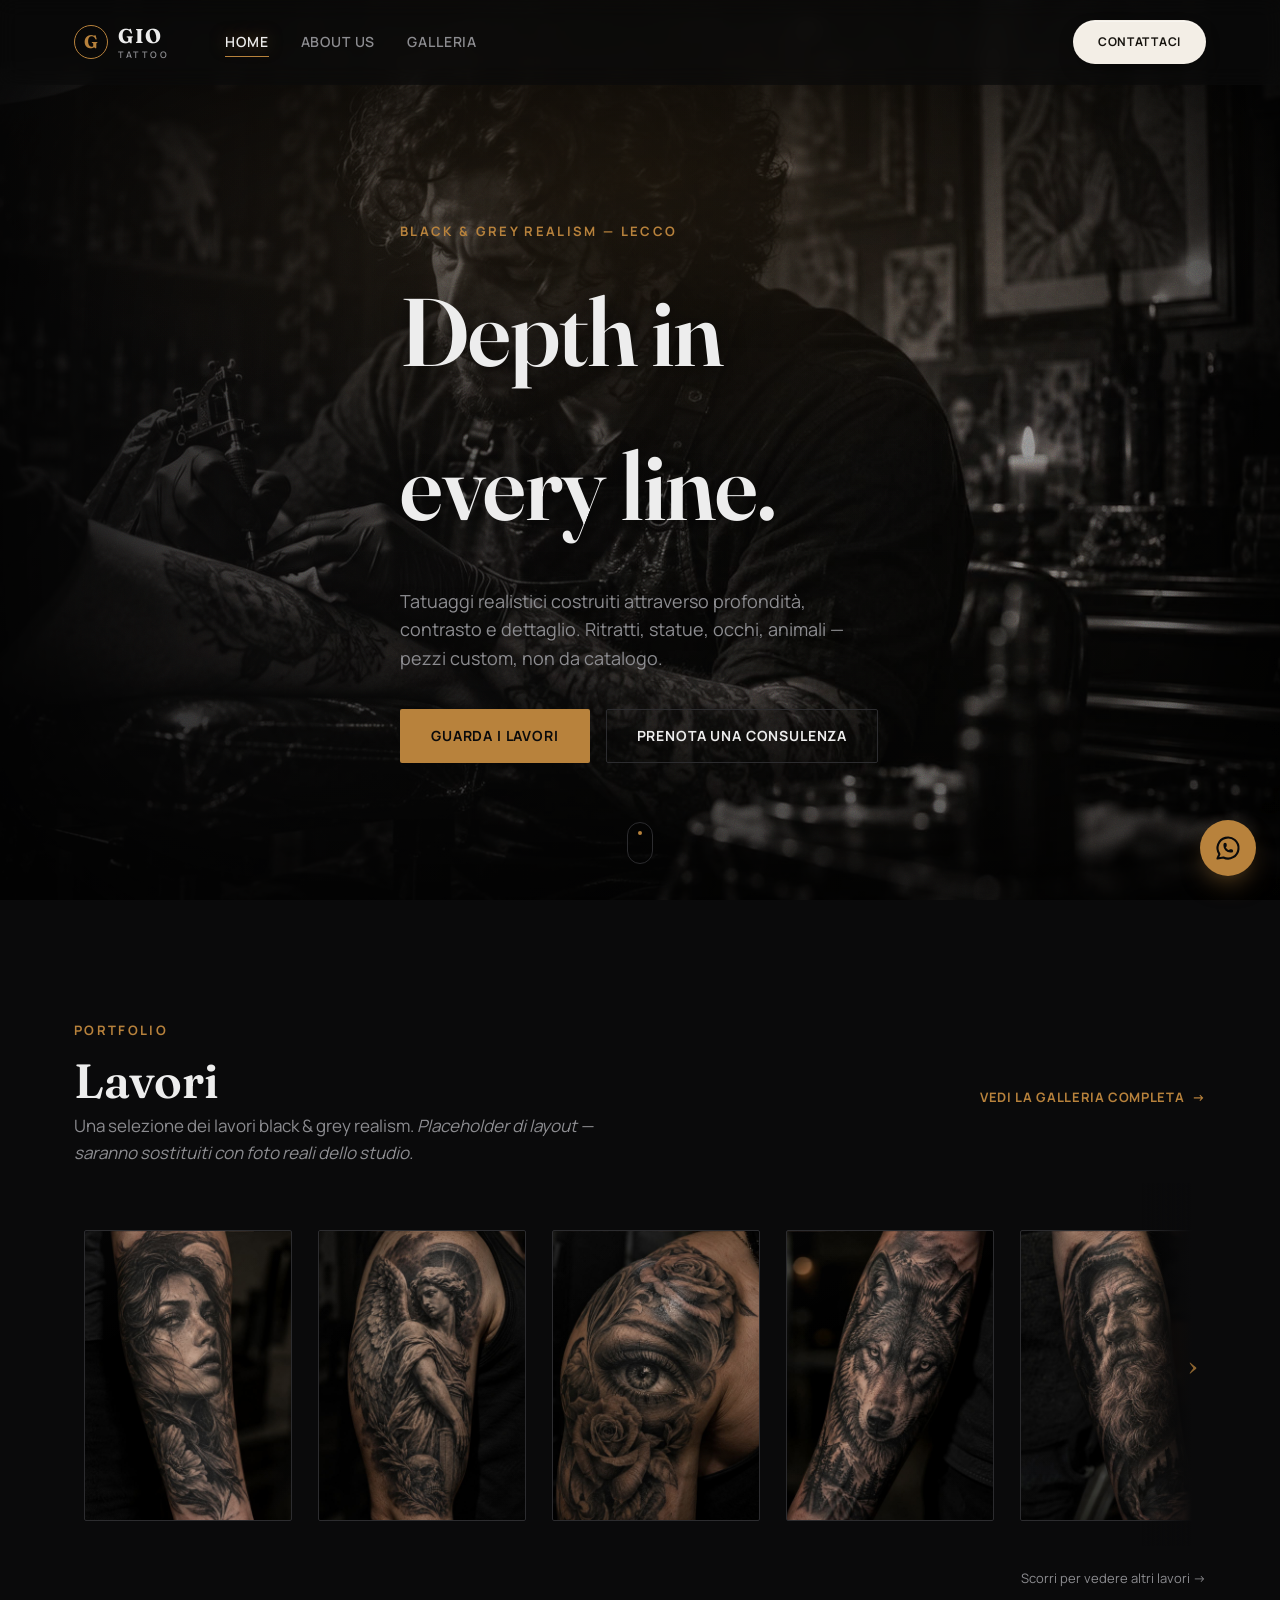
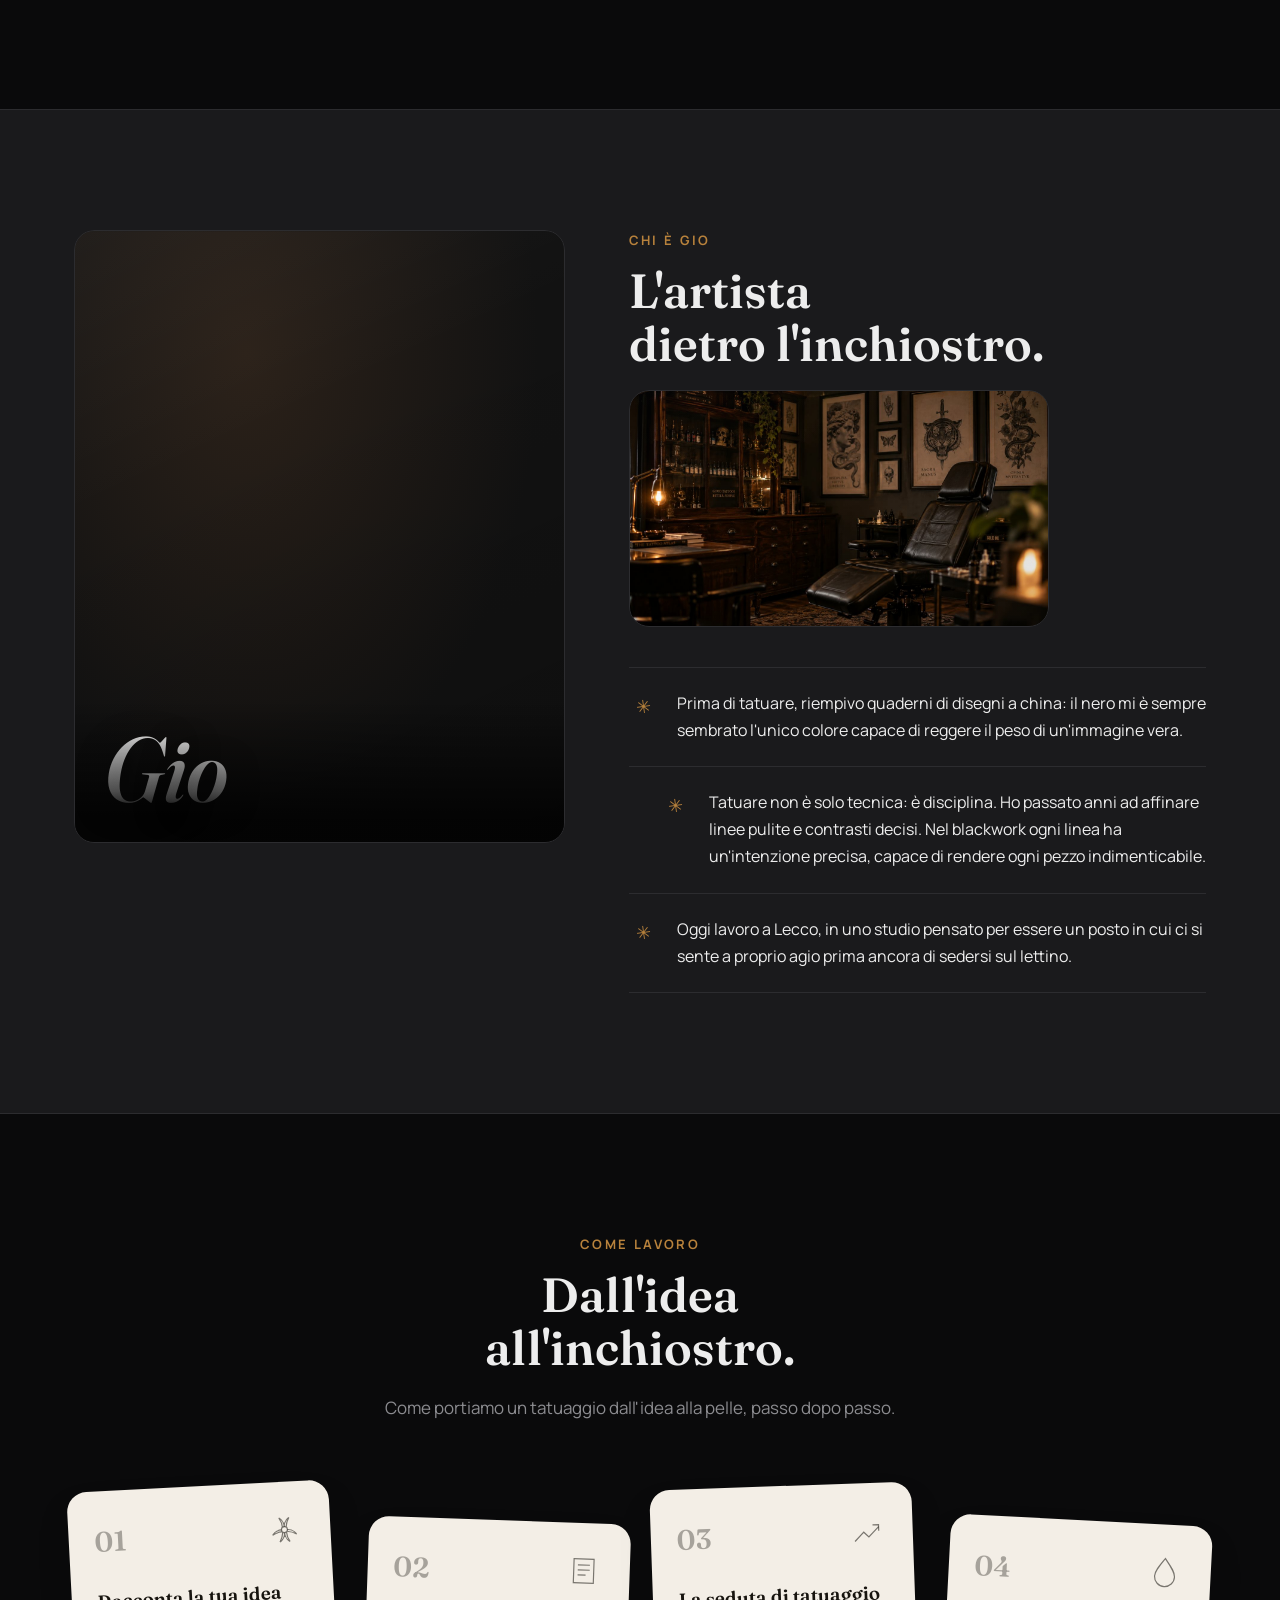
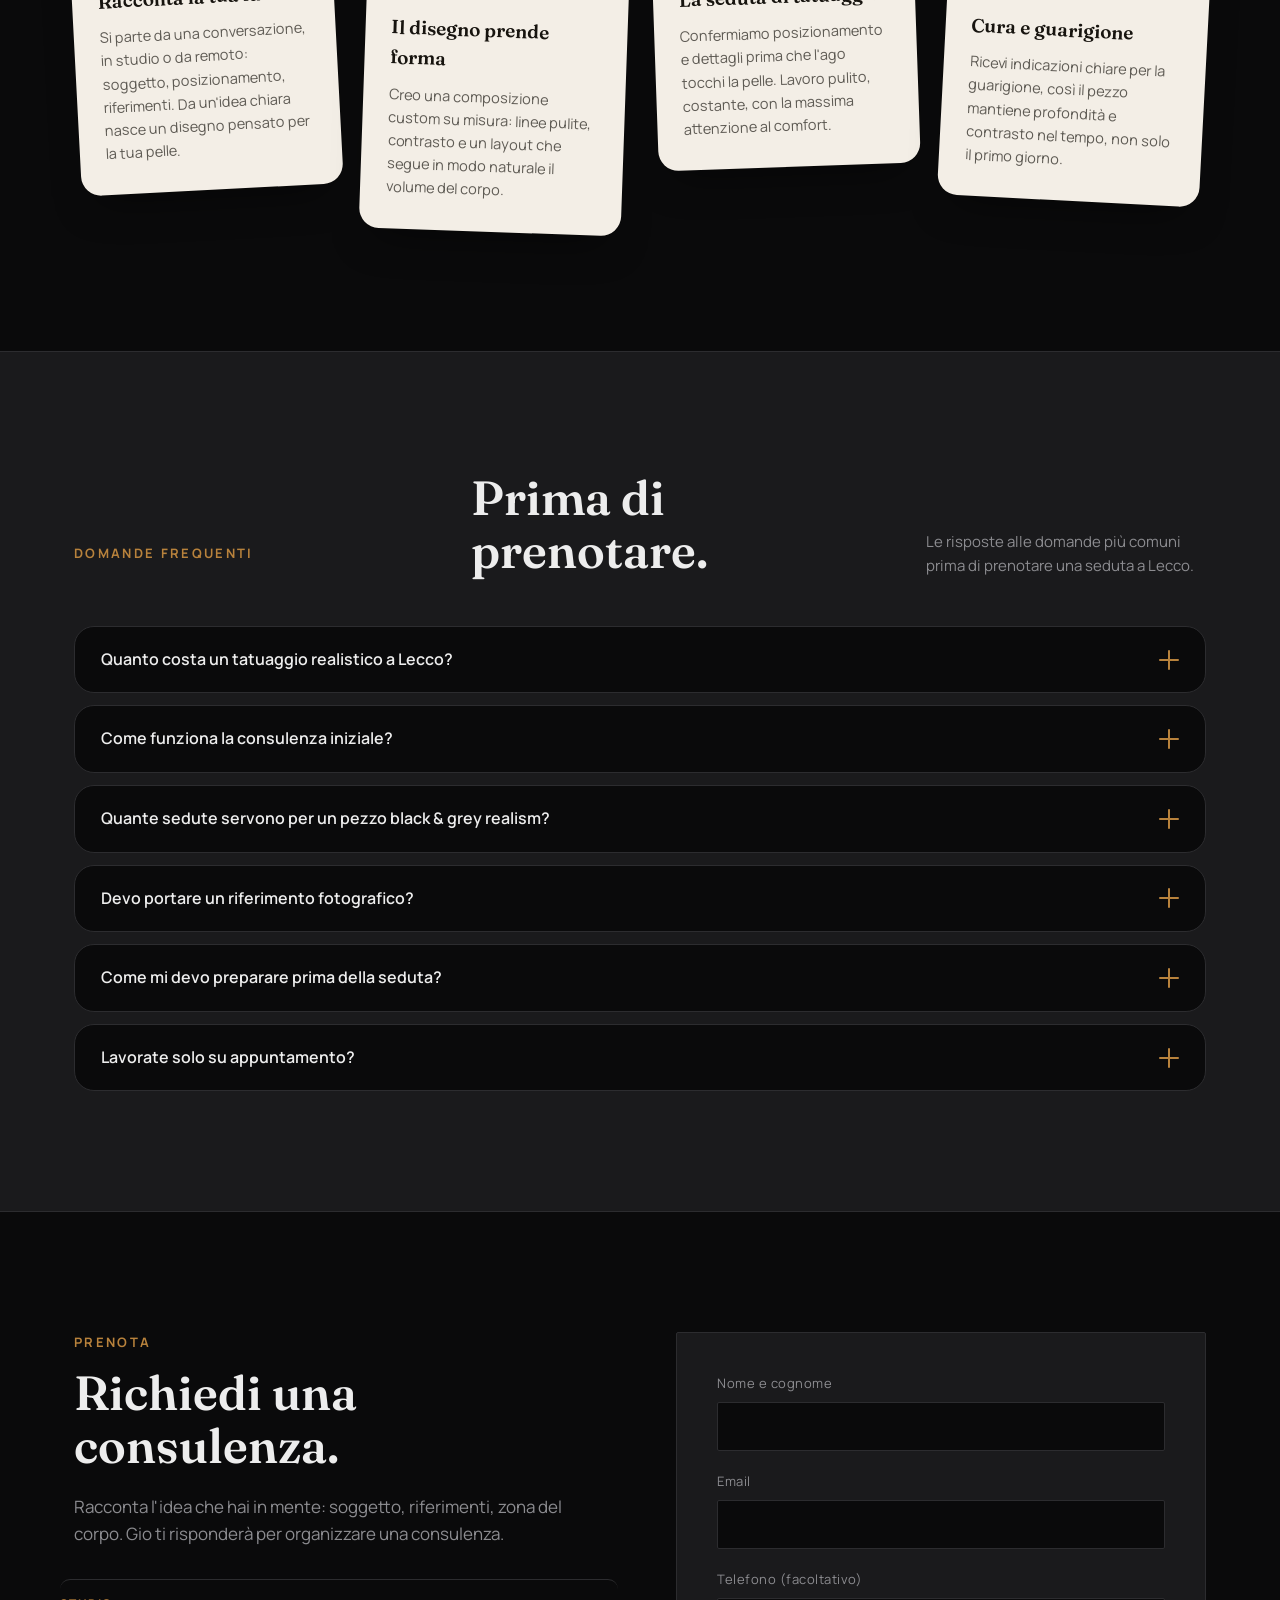
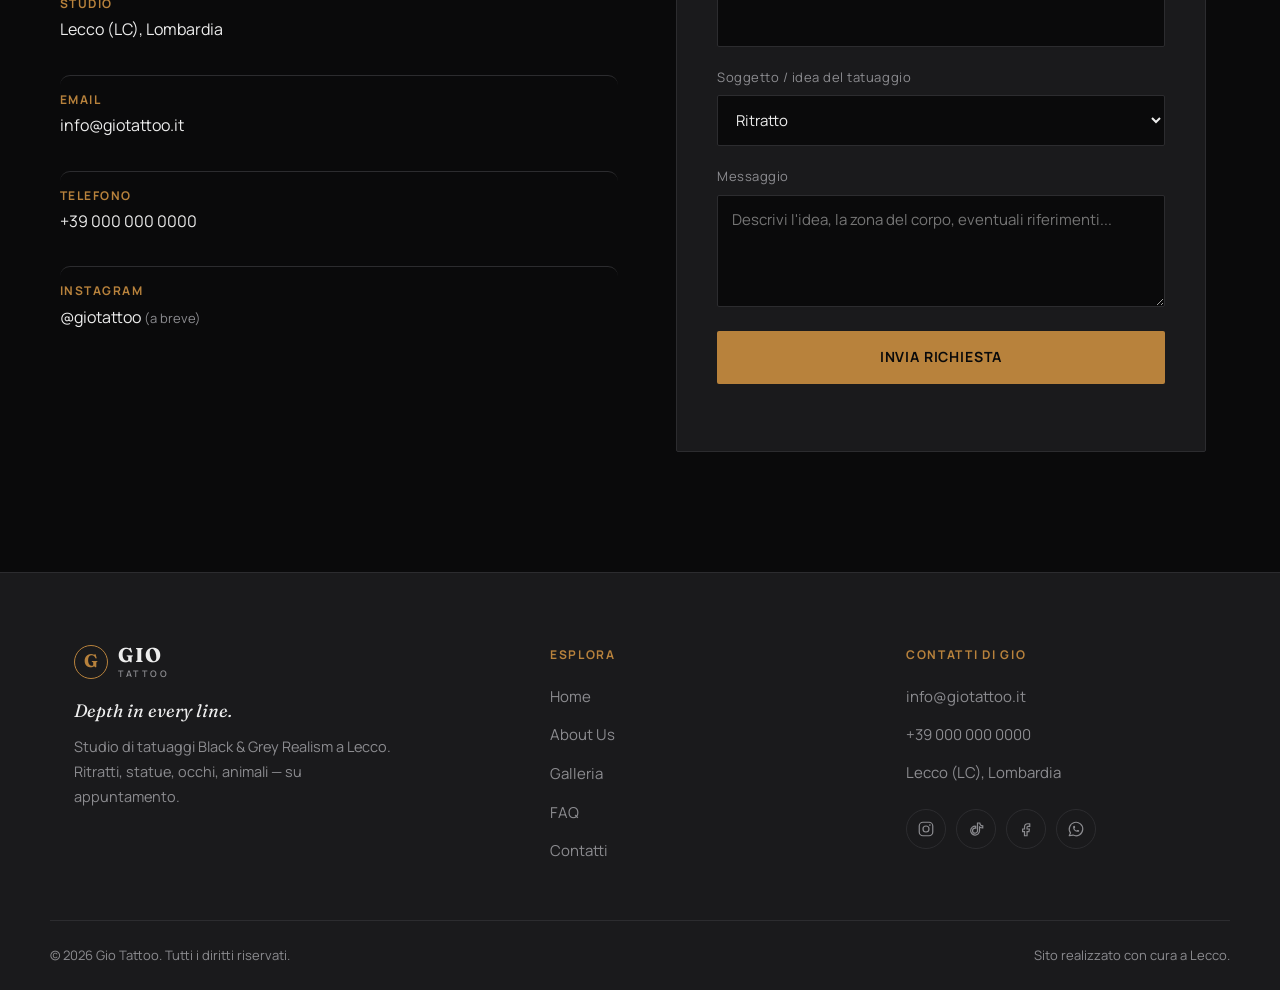
==== commit b35f2fcd: "Audit SEO tecnico + fix + pulsante WhatsApp flottante - JSON-LD riscritto come @graph collegato via " ====
--- a/index.html
+++ b/index.html
@@ -4,8 +4,8 @@
 <meta charset="UTF-8">
 <meta name="viewport" content="width=device-width, initial-scale=1.0">
 <title>Gio Tattoo | Tatuatore Black &amp; Grey Realism a Lecco</title>
-<meta name="description" content="Gio Tattoo è uno studio di tatuaggi a Lecco specializzato in Black &amp; Grey Realism: ritratti, statue, occhi e animali costruiti con profondità e dettaglio. Design 100% custom, consulenza su richiesta.">
-<meta name="keywords" content="tatuatore realistico Lecco, tatuaggi black and grey Lecco, tattoo realism Lombardia, tatuatore ritratti, studio tatuaggi Lecco, Gio Tattoo">
+<!-- Meta description tenuta sotto ~155 caratteri per non farla troncare nella SERP -->
+<meta name="description" content="Gio Tattoo: studio di tatuaggi a Lecco specializzato in Black &amp; Grey Realism — ritratti, statue, occhi, animali. Design 100% custom, su consulenza.">
 <meta name="author" content="Gio Tattoo">
 <!-- TODO prima del lancio su giotattoo.it: rimuovere noindex qui sotto (torna a "index, follow") -->
 <meta name="robots" content="noindex, nofollow">
@@ -22,8 +22,12 @@
 <meta property="og:description" content="Tatuaggi realistici black & grey a Lecco: ritratti, statue, occhi, animali. Profondità e dettaglio in ogni linea.">
 <meta property="og:url" content="https://giotattoo.it/">
 <meta property="og:locale" content="it_IT">
-<!-- TODO al lancio su giotattoo.it: aggiornare questo URL al dominio definitivo -->
+<!-- TODO al lancio su giotattoo.it: aggiornare questo URL al dominio definitivo,
+     idealmente con un'immagine 1200x630 dedicata invece della foto hero riusata -->
 <meta property="og:image" content="https://gramma14.github.io/gio-tattoo/assets/images/hero.jpg">
+<meta property="og:image:width" content="1672">
+<meta property="og:image:height" content="941">
+<meta property="og:image:alt" content="Gio al lavoro nel suo studio di tatuaggi a Lecco">
 
 <meta name="twitter:card" content="summary_large_image">
 <meta name="twitter:title" content="Gio Tattoo | Tatuatore Black & Grey Realism a Lecco">
@@ -31,67 +35,127 @@
 
 <link rel="icon" type="image/svg+xml" href="data:image/svg+xml,%3Csvg xmlns='http://www.w3.org/2000/svg' viewBox='0 0 64 64'%3E%3Crect width='64' height='64' rx='8' fill='%230A0A0B'/%3E%3Cpath d='M42 22c-3-4-8-6-13-6-11 0-19 8-19 18s8 18 19 18c8 0 15-4 18-11h-16' fill='none' stroke='%23B8823C' stroke-width='5' stroke-linecap='round' stroke-linejoin='round'/%3E%3C/svg%3E">
 
+<!-- Preload dell'immagine hero: è il più probabile elemento LCP (Largest Contentful
+     Paint) di questa pagina, quindi la facciamo partire in scaricamento il prima
+     possibile invece di aspettare che il JS la richieda più avanti. -->
+<link rel="preload" as="image" href="assets/images/hero.jpg" fetchpriority="high">
+
 <link rel="preconnect" href="https://fonts.googleapis.com">
 <link rel="preconnect" href="https://fonts.gstatic.com" crossorigin>
 <link href="https://fonts.googleapis.com/css2?family=Fraunces:opsz,wght@9..144,500;9..144,600;9..144,700&family=Manrope:wght@400;500;600;700&display=swap" rel="stylesheet">
 
-<link rel="stylesheet" href="css/style.css?v=3">
-
+<link rel="stylesheet" href="css/style.css?v=4">
+
+<!--
+  Structured data come un unico grafo collegato (@graph): l'attività (TattooParlor),
+  Gio come Person, il sito (WebSite) e questa pagina (WebPage) sono collegati tra loro
+  tramite @id invece di essere ripetuti/isolati. Ogni valore qui sotto corrisponde a
+  contenuto realmente visibile nella pagina (nessun dato inventato):
+  - "image" usa le foto vere già online (stesso URL provvisorio di og:image sopra,
+    stesso TODO: aggiornare al dominio definitivo al lancio)
+  - "sameAs" è omesso di proposito: i link social in footer sono ancora placeholder
+    (href="#"), verrà aggiunto quando saranno reali
+  - "priceRange" è stato tolto: la sezione FAQ dice esplicitamente che il prezzo è
+    a preventivo, indicare una fascia fissa contraddirebbe quel testo
+  - "hasOfferCatalog" rispecchia le 4 categorie mostrate davvero in Work/Galleria
+    (ritratti, statue, occhi, animali)
+-->
 <script type="application/ld+json">
 {
   "@context": "https://schema.org",
-  "@type": "TattooParlor",
-  "name": "Gio Tattoo",
-  "description": "Studio di tatuaggi specializzato in Black & Grey Realism: ritratti, statue, occhi e animali.",
-  "url": "https://giotattoo.it/",
-  "telephone": "+39-000-0000000",
-  "priceRange": "€€",
-  "image": "https://giotattoo.it/images/og-cover.jpg",
-  "address": {
-    "@type": "PostalAddress",
-    "addressLocality": "Lecco",
-    "addressRegion": "LC",
-    "addressCountry": "IT"
-  },
-  "geo": { "@type": "GeoCoordinates", "latitude": 45.8566, "longitude": 9.3931 },
-  "areaServed": "Lecco e provincia",
-  "sameAs": ["https://www.instagram.com/giotattoo/"]
-}
-</script>
-<script type="application/ld+json">
-{
-  "@context": "https://schema.org",
-  "@type": "FAQPage",
-  "mainEntity": [
+  "@graph": [
     {
-      "@type": "Question",
-      "name": "Quanto costa un tatuaggio realistico a Lecco?",
-      "acceptedAnswer": { "@type": "Answer", "text": "Il prezzo dipende da dimensione, livello di dettaglio e tempo necessario. Ogni preventivo viene definito durante la consulenza iniziale, dopo aver visto l'idea e la zona del corpo." }
+      "@type": "TattooParlor",
+      "@id": "https://giotattoo.it/#business",
+      "name": "Gio Tattoo",
+      "description": "Studio di tatuaggi specializzato in Black & Grey Realism: ritratti, statue, occhi e animali.",
+      "url": "https://giotattoo.it/",
+      "telephone": "+39-000-0000000",
+      "image": [
+        "https://gramma14.github.io/gio-tattoo/assets/images/hero.jpg",
+        "https://gramma14.github.io/gio-tattoo/assets/images/about-studio.jpg"
+      ],
+      "address": {
+        "@type": "PostalAddress",
+        "addressLocality": "Lecco",
+        "addressRegion": "LC",
+        "addressCountry": "IT"
+      },
+      "geo": { "@type": "GeoCoordinates", "latitude": 45.8566, "longitude": 9.3931 },
+      "areaServed": "Lecco e provincia",
+      "founder": { "@id": "https://giotattoo.it/#gio" },
+      "hasOfferCatalog": {
+        "@type": "OfferCatalog",
+        "name": "Stili di tatuaggio Black & Grey Realism",
+        "itemListElement": [
+          { "@type": "Offer", "itemOffered": { "@type": "Service", "name": "Tatuaggi ritratto realistico" } },
+          { "@type": "Offer", "itemOffered": { "@type": "Service", "name": "Tatuaggi statue e busti" } },
+          { "@type": "Offer", "itemOffered": { "@type": "Service", "name": "Tatuaggi occhi realistici" } },
+          { "@type": "Offer", "itemOffered": { "@type": "Service", "name": "Tatuaggi animali realistici" } }
+        ]
+      }
     },
     {
-      "@type": "Question",
-      "name": "Come funziona la consulenza iniziale?",
-      "acceptedAnswer": { "@type": "Answer", "text": "Si parte da una chiacchierata, in studio o da remoto, per capire soggetto, riferimenti e posizionamento. Da lì nasce un disegno custom, non un pezzo da catalogo." }
+      "@type": "Person",
+      "@id": "https://giotattoo.it/#gio",
+      "name": "Gio",
+      "jobTitle": "Tatuatore Black & Grey Realism",
+      "worksFor": { "@id": "https://giotattoo.it/#business" },
+      "knowsAbout": ["Black and grey realism tattoo", "Ritratti tatuati", "Statue tatuate", "Occhi realistici tatuati", "Animali tatuati"]
     },
     {
-      "@type": "Question",
-      "name": "Quante sedute servono per un pezzo black & grey realism?",
-      "acceptedAnswer": { "@type": "Answer", "text": "Dipende dalla dimensione e dal livello di dettaglio: un pezzo piccolo può bastare in una seduta, i lavori più ampi e dettagliati richiedono più sedute pianificate insieme." }
+      "@type": "WebSite",
+      "@id": "https://giotattoo.it/#website",
+      "url": "https://giotattoo.it/",
+      "name": "Gio Tattoo",
+      "inLanguage": "it-IT",
+      "publisher": { "@id": "https://giotattoo.it/#business" }
     },
     {
-      "@type": "Question",
-      "name": "Devo portare un riferimento fotografico?",
-      "acceptedAnswer": { "@type": "Answer", "text": "Aiuta molto, soprattutto per ritratti e soggetti realistici, ma non è obbligatorio: anche solo un'idea chiara è un buon punto di partenza per il disegno custom." }
+      "@type": "WebPage",
+      "@id": "https://giotattoo.it/#webpage",
+      "url": "https://giotattoo.it/",
+      "name": "Gio Tattoo | Tatuatore Black & Grey Realism a Lecco",
+      "isPartOf": { "@id": "https://giotattoo.it/#website" },
+      "about": { "@id": "https://giotattoo.it/#business" },
+      "inLanguage": "it-IT"
     },
     {
-      "@type": "Question",
-      "name": "Come mi devo preparare prima della seduta?",
-      "acceptedAnswer": { "@type": "Answer", "text": "Presentati riposato, idratato e con la zona da tatuare pulita, evitando alcol nelle ore precedenti. In studio verranno fornite tutte le indicazioni pratiche prima di iniziare." }
-    },
-    {
-      "@type": "Question",
-      "name": "Lavorate solo su appuntamento?",
-      "acceptedAnswer": { "@type": "Answer", "text": "Sì, ogni lavoro è custom e richiede tempo dedicato: si lavora solo su appuntamento, prenotabile tramite il form contatti o via Instagram." }
+      "@type": "FAQPage",
+      "@id": "https://giotattoo.it/#faq",
+      "mainEntityOfPage": { "@id": "https://giotattoo.it/#webpage" },
+      "mainEntity": [
+        {
+          "@type": "Question",
+          "name": "Quanto costa un tatuaggio realistico a Lecco?",
+          "acceptedAnswer": { "@type": "Answer", "text": "Il prezzo dipende da dimensione, livello di dettaglio e tempo necessario. Ogni preventivo viene definito durante la consulenza iniziale, dopo aver visto l'idea e la zona del corpo." }
+        },
+        {
+          "@type": "Question",
+          "name": "Come funziona la consulenza iniziale?",
+          "acceptedAnswer": { "@type": "Answer", "text": "Si parte da una chiacchierata, in studio o da remoto, per capire soggetto, riferimenti e posizionamento. Da lì nasce un disegno custom, non un pezzo da catalogo." }
+        },
+        {
+          "@type": "Question",
+          "name": "Quante sedute servono per un pezzo black & grey realism?",
+          "acceptedAnswer": { "@type": "Answer", "text": "Dipende dalla dimensione e dal livello di dettaglio: un pezzo piccolo può bastare in una seduta, i lavori più ampi e dettagliati richiedono più sedute pianificate insieme." }
+        },
+        {
+          "@type": "Question",
+          "name": "Devo portare un riferimento fotografico?",
+          "acceptedAnswer": { "@type": "Answer", "text": "Aiuta molto, soprattutto per ritratti e soggetti realistici, ma non è obbligatorio: anche solo un'idea chiara è un buon punto di partenza per il disegno custom." }
+        },
+        {
+          "@type": "Question",
+          "name": "Come mi devo preparare prima della seduta?",
+          "acceptedAnswer": { "@type": "Answer", "text": "Presentati riposato, idratato e con la zona da tatuare pulita, evitando alcol nelle ore precedenti. In studio verranno fornite tutte le indicazioni pratiche prima di iniziare." }
+        },
+        {
+          "@type": "Question",
+          "name": "Lavorate solo su appuntamento?",
+          "acceptedAnswer": { "@type": "Answer", "text": "Sì, ogni lavoro è custom e richiede tempo dedicato: si lavora solo su appuntamento, prenotabile tramite il form contatti o via Instagram." }
+        }
+      ]
     }
   ]
 }
@@ -163,7 +227,7 @@
       <div class="section-head-row reveal">
         <div>
           <p class="eyebrow">Portfolio</p>
-          <h2 class="section-title">Work</h2>
+          <h2 class="section-title">Lavori</h2>
         </div>
         <a href="galleria.html" class="link-arrow">Vedi la galleria completa <span aria-hidden="true">→</span></a>
       </div>
@@ -240,8 +304,11 @@
         <p class="section-lead reveal">Come portiamo un tatuaggio dall'idea alla pelle, passo dopo passo.</p>
       </div>
 
-      <div class="process-cards">
-        <article class="process-card reveal">
+      <!-- <ol> invece di una serie di <div>: sono 4 passaggi in sequenza numerata
+           (01-04 già visibili), una lista ordinata è la semantica HTML corretta e
+           aiuta screen reader/motori di ricerca a capire che è un percorso in ordine. -->
+      <ol class="process-cards">
+        <li class="process-card reveal">
           <div class="process-card-top">
             <span class="process-num">01</span>
             <svg class="process-doodle" viewBox="0 0 40 40" fill="none" stroke="currentColor" stroke-width="1.2" aria-hidden="true">
@@ -251,9 +318,9 @@
           </div>
           <h3>Racconta la tua idea</h3>
           <p>Si parte da una conversazione, in studio o da remoto: soggetto, posizionamento, riferimenti. Da un'idea chiara nasce un disegno pensato per la tua pelle.</p>
-        </article>
-
-        <article class="process-card reveal">
+        </li>
+
+        <li class="process-card reveal">
           <div class="process-card-top">
             <span class="process-num">02</span>
             <svg class="process-doodle" viewBox="0 0 40 40" fill="none" stroke="currentColor" stroke-width="1.2" aria-hidden="true">
@@ -263,9 +330,9 @@
           </div>
           <h3>Il disegno prende forma</h3>
           <p>Creo una composizione custom su misura: linee pulite, contrasto e un layout che segue in modo naturale il volume del corpo.</p>
-        </article>
-
-        <article class="process-card reveal">
+        </li>
+
+        <li class="process-card reveal">
           <div class="process-card-top">
             <span class="process-num">03</span>
             <svg class="process-doodle" viewBox="0 0 40 40" fill="none" stroke="currentColor" stroke-width="1.2" aria-hidden="true">
@@ -275,9 +342,9 @@
           </div>
           <h3>La seduta di tatuaggio</h3>
           <p>Confermiamo posizionamento e dettagli prima che l'ago tocchi la pelle. Lavoro pulito, costante, con la massima attenzione al comfort.</p>
-        </article>
-
-        <article class="process-card reveal">
+        </li>
+
+        <li class="process-card reveal">
           <div class="process-card-top">
             <span class="process-num">04</span>
             <svg class="process-doodle" viewBox="0 0 40 40" fill="none" stroke="currentColor" stroke-width="1.2" aria-hidden="true">
@@ -286,8 +353,8 @@
           </div>
           <h3>Cura e guarigione</h3>
           <p>Ricevi indicazioni chiare per la guarigione, così il pezzo mantiene profondità e contrasto nel tempo, non solo il primo giorno.</p>
-        </article>
-      </div>
+        </li>
+      </ol>
     </div>
   </section>
 
@@ -296,7 +363,7 @@
     <div class="container">
       <div class="faq-head">
         <p class="eyebrow reveal">Domande frequenti</p>
-        <h2 class="section-title reveal">Frequently<br>Asked Questions</h2>
+        <h2 class="section-title reveal">Prima di<br>prenotare.</h2>
         <p class="faq-lead reveal">Le risposte alle domande più comuni prima di prenotare una seduta a Lecco.</p>
       </div>
 
@@ -473,6 +540,11 @@
 
 <div class="cursor-glow" id="cursor-glow" aria-hidden="true"></div>
 
+<!-- PLACEHOLDER: numero WhatsApp reale (stesso link dell'icona nel footer) -->
+<a href="https://wa.me/390000000000" class="whatsapp-float" aria-label="Scrivi a Gio su WhatsApp" rel="noopener" target="_blank">
+  <svg viewBox="0 0 24 24" fill="none" stroke="currentColor" stroke-width="1.8" stroke-linecap="round" stroke-linejoin="round"><path d="M3 21l1.65 -3.8a9 9 0 1 1 3.4 2.9l-5.05 .9"/><path d="M9 10a.5 .5 0 0 0 1 0v-1a.5 .5 0 0 0 -1 0v1a5 5 0 0 0 5 5h1a.5 .5 0 0 0 0 -1h-1a.5 .5 0 0 0 0 1"/></svg>
+</a>
+
 <div class="lightbox" id="lightbox" hidden>
   <button class="lightbox-close" id="lightbox-close" aria-label="Chiudi">&times;</button>
   <div class="lightbox-content">
@@ -481,6 +553,6 @@
   </div>
 </div>
 
-<script src="js/script.js?v=3"></script>
+<script src="js/script.js?v=4"></script>
 </body>
 </html>
--- a/css/style.css
+++ b/css/style.css
@@ -43,7 +43,7 @@
 
 img, svg{ max-width: 100%; display: block; }
 a{ color: inherit; text-decoration: none; }
-ul{ list-style: none; margin: 0; padding: 0; }
+ul, ol{ list-style: none; margin: 0; padding: 0; }
 button{ font: inherit; color: inherit; background: none; border: none; cursor: pointer; }
 h1,h2,h3{ font-family: var(--font-display); font-weight: 600; margin: 0; }
 p{ margin: 0 0 1em; color: var(--muted); }
@@ -670,6 +670,29 @@
 
 @media (prefers-reduced-motion: reduce), (hover: none), (pointer: coarse){
   .cursor-glow{ display: none; }
+}
+
+/* ==========================================================================
+   Pulsante WhatsApp flottante
+   ========================================================================== */
+.whatsapp-float{
+  position: fixed; right: 24px; bottom: 24px; z-index: 150;
+  width: 56px; height: 56px; border-radius: 50%;
+  display: flex; align-items: center; justify-content: center;
+  background: var(--accent); color: #0A0A0B;
+  box-shadow: 0 12px 28px -10px rgba(184,130,60,.65);
+  transition: transform .25s var(--ease), box-shadow .25s var(--ease), background .25s;
+  animation: waFloatIn .5s var(--ease) .3s both;
+}
+.whatsapp-float svg{ width: 28px; height: 28px; }
+.whatsapp-float:hover{
+  background: var(--accent-hover); transform: translateY(-3px);
+  box-shadow: 0 18px 36px -10px rgba(184,130,60,.75);
+}
+@keyframes waFloatIn{ from{ opacity: 0; transform: translateY(16px) scale(.8); } to{ opacity: 1; transform: translateY(0) scale(1); } }
+@media (max-width: 560px){
+  .whatsapp-float{ right: 16px; bottom: 16px; width: 52px; height: 52px; }
+  .whatsapp-float svg{ width: 26px; height: 26px; }
 }
 
 /* ==========================================================================
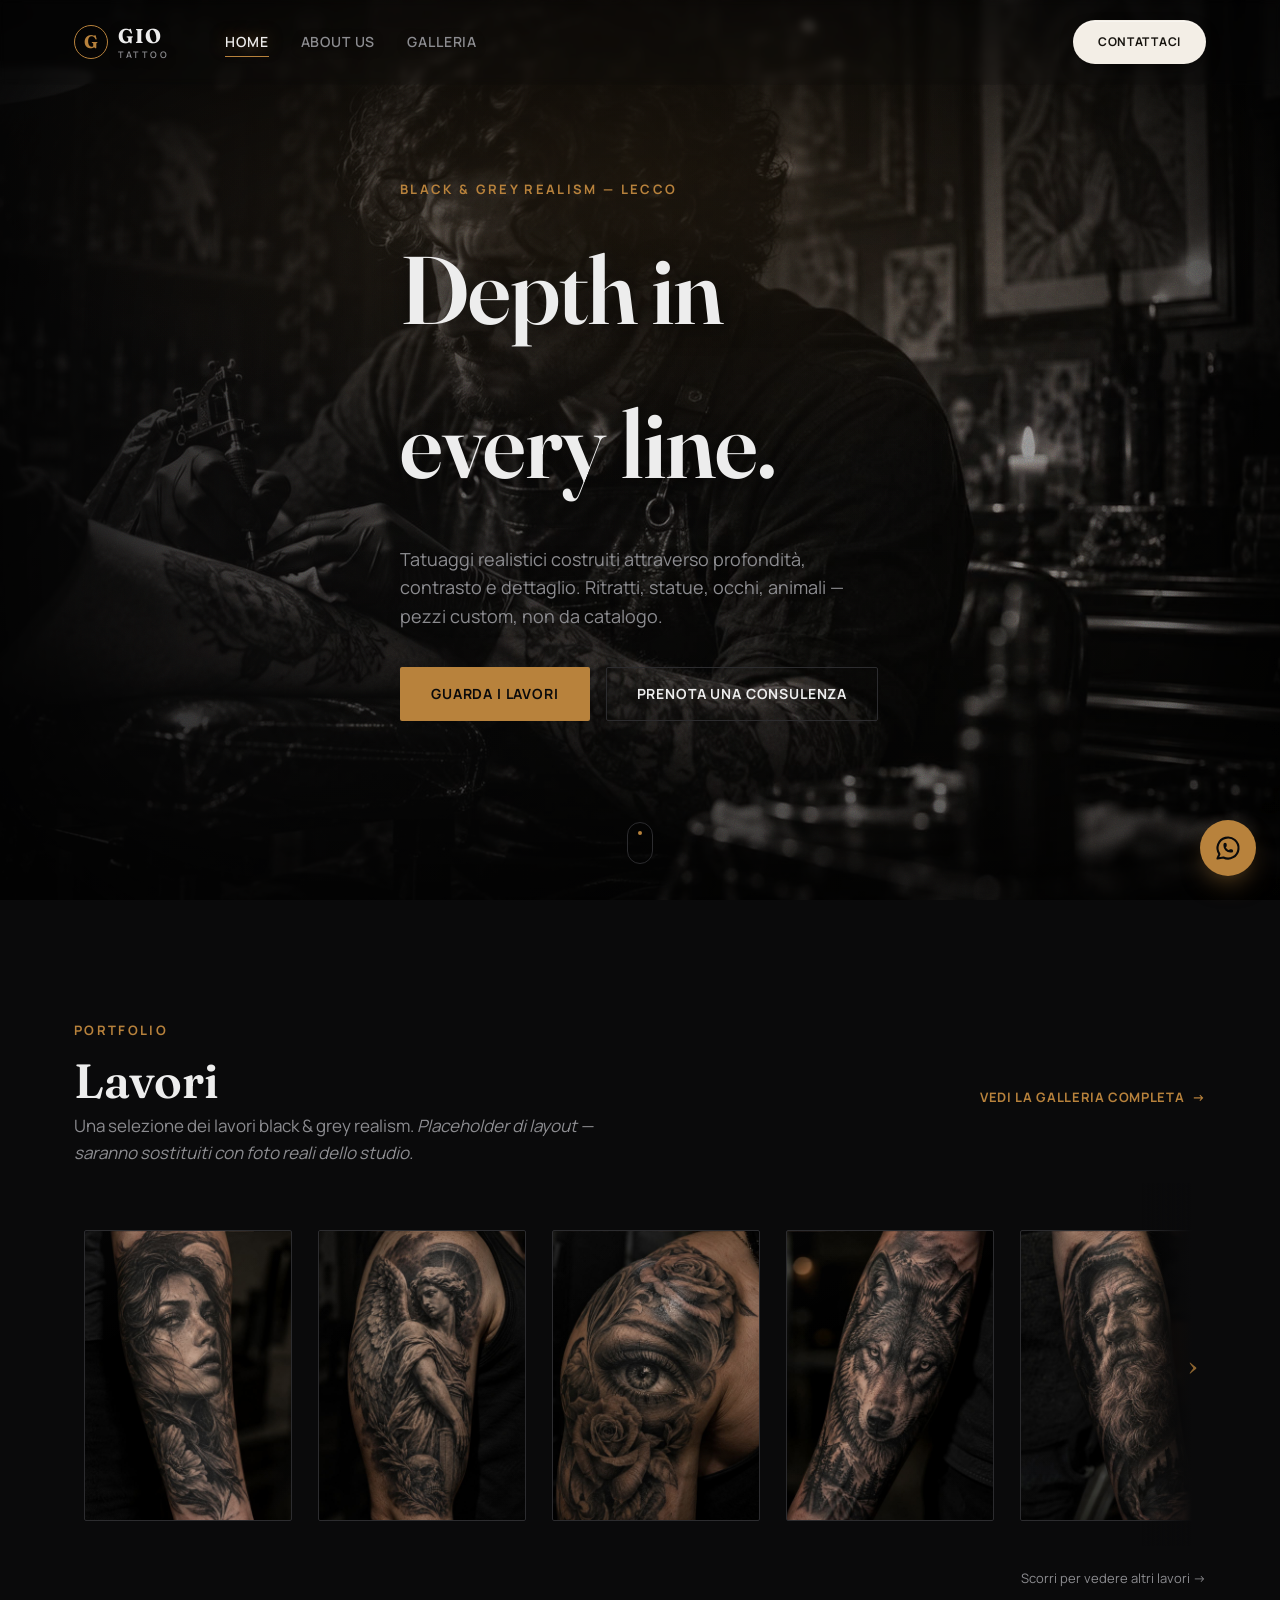
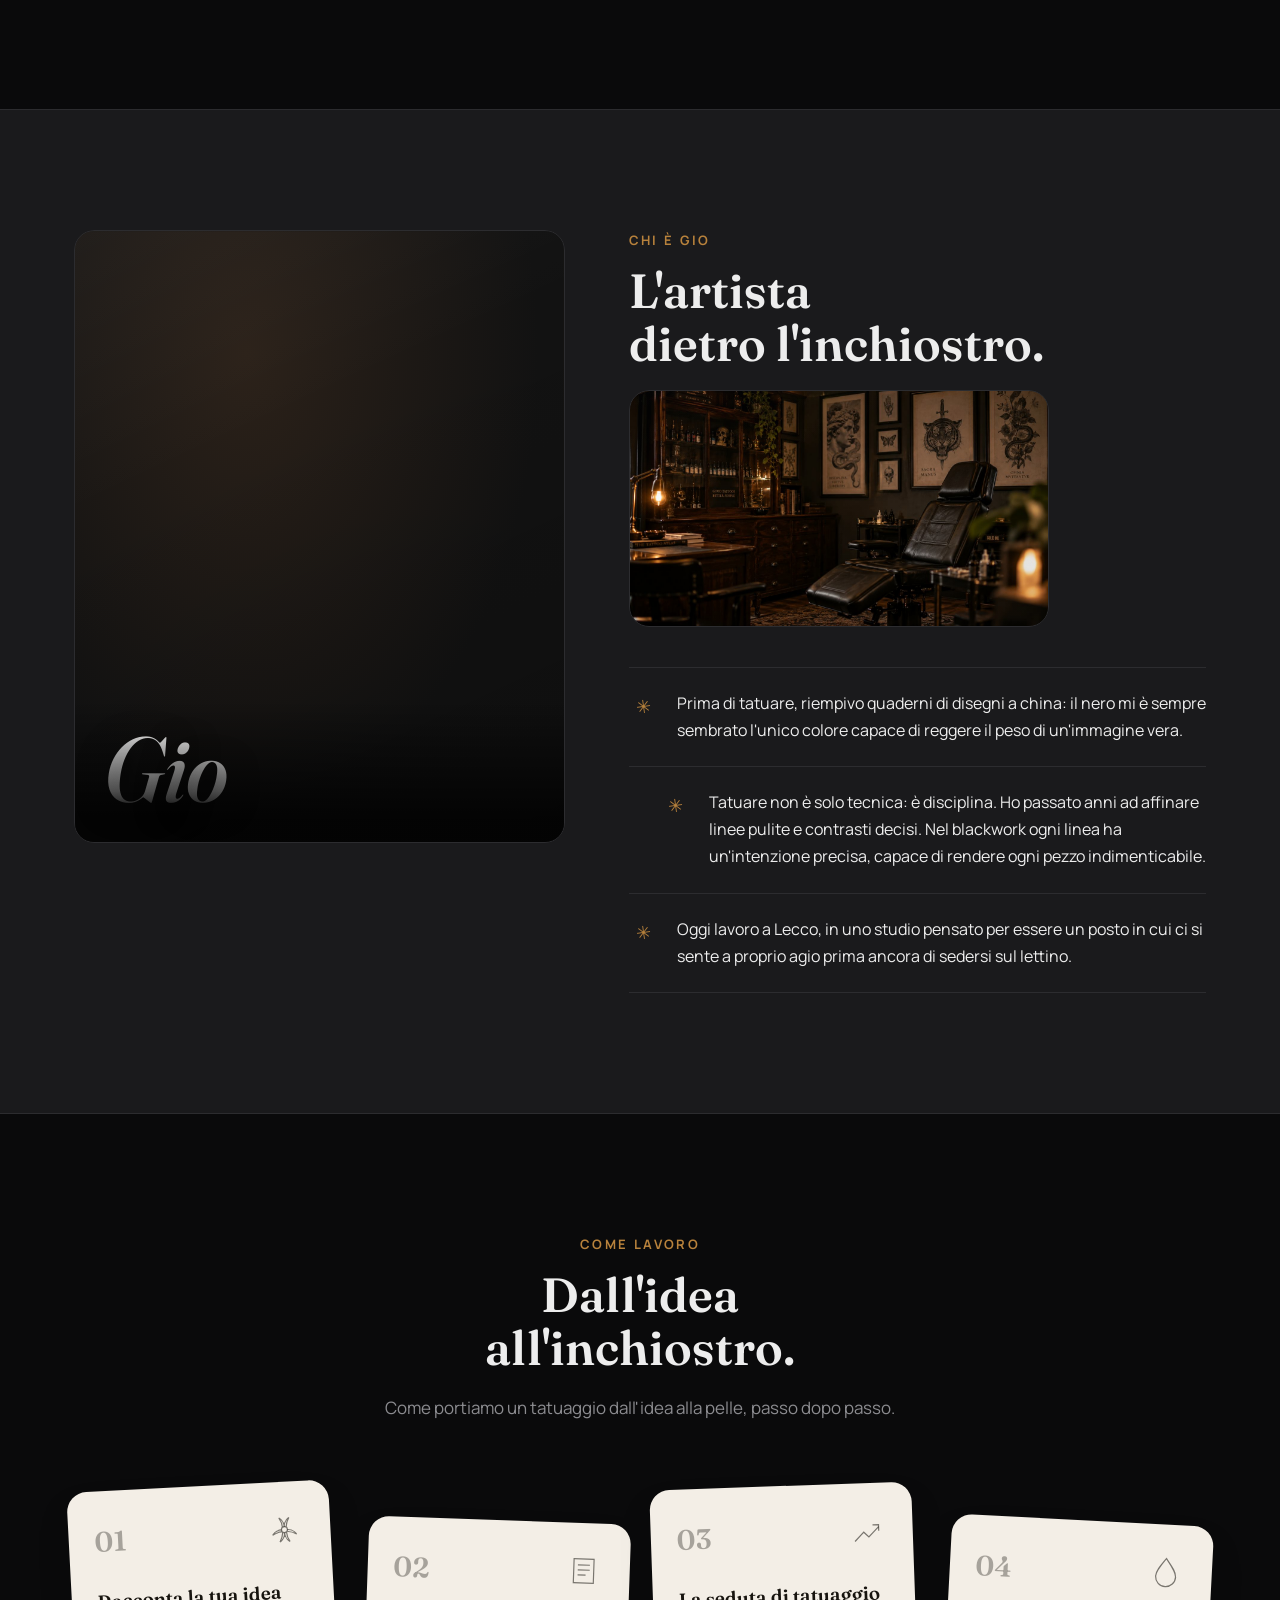
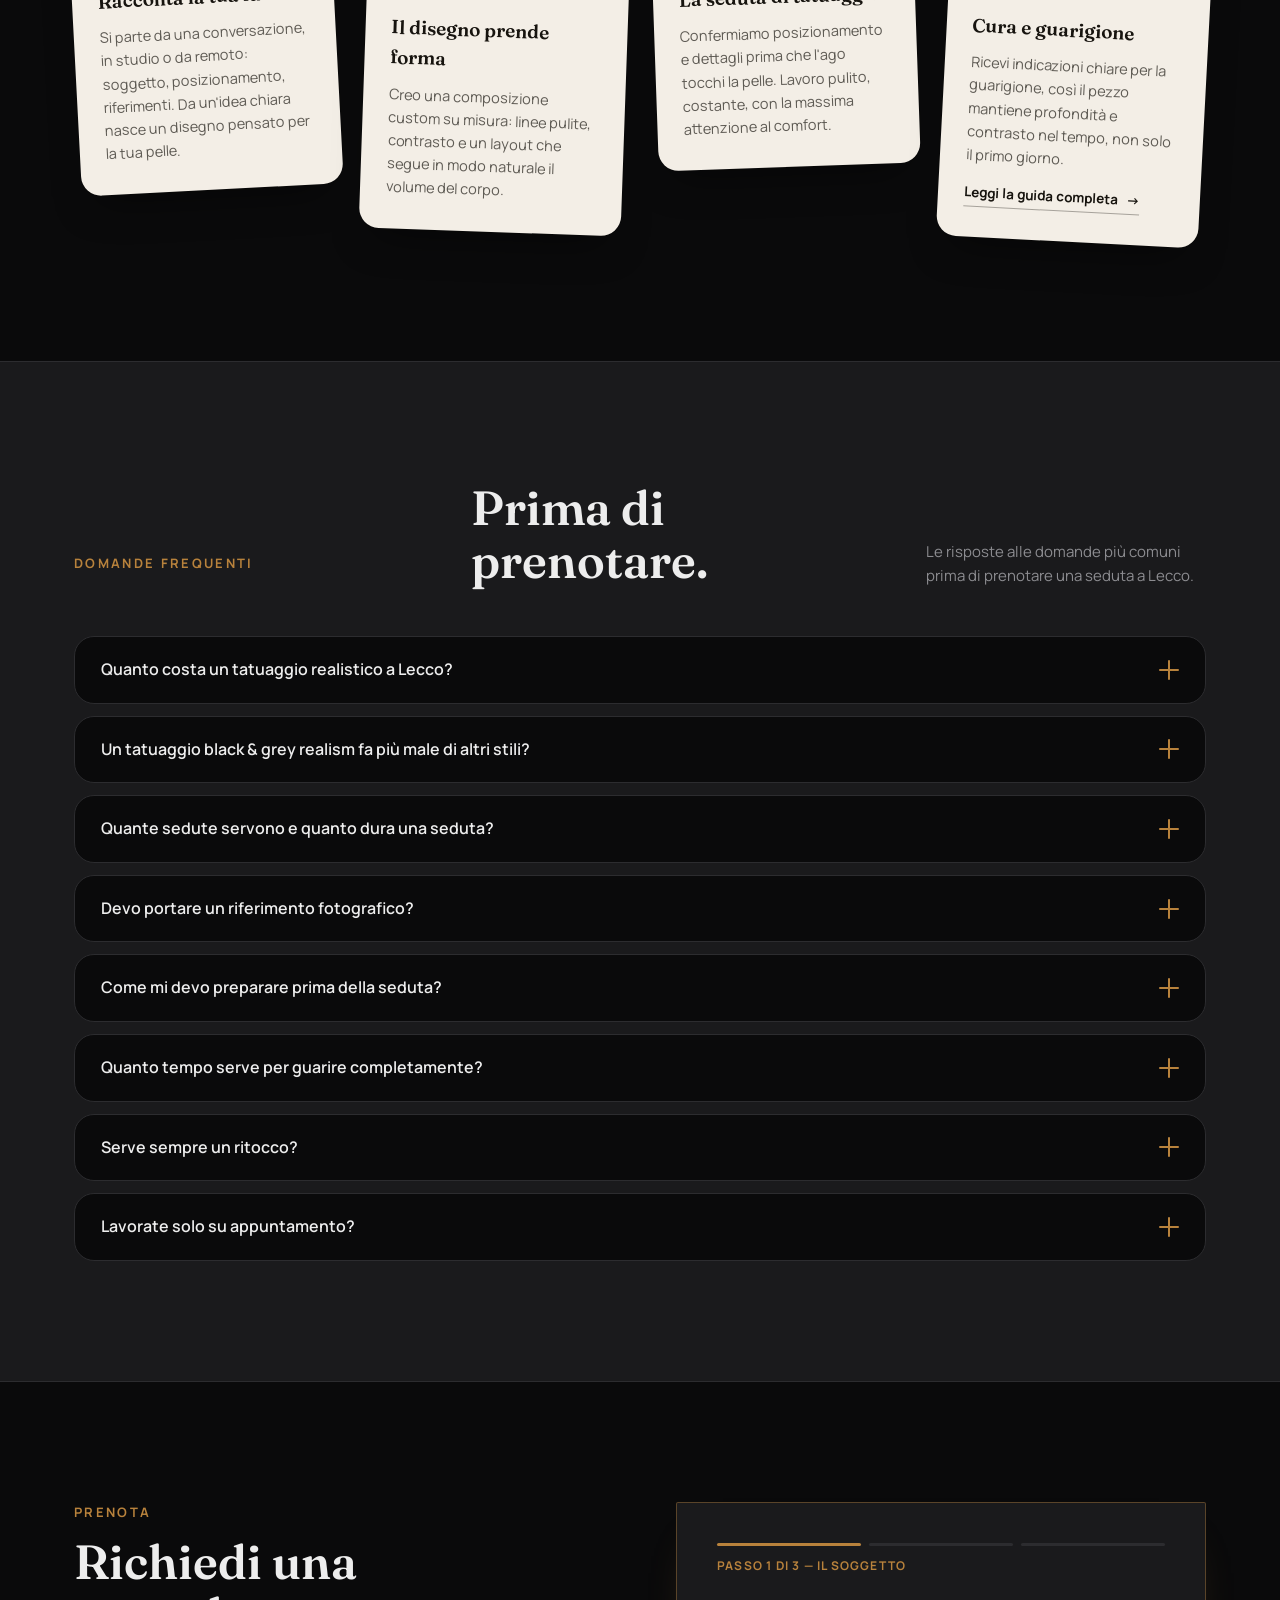
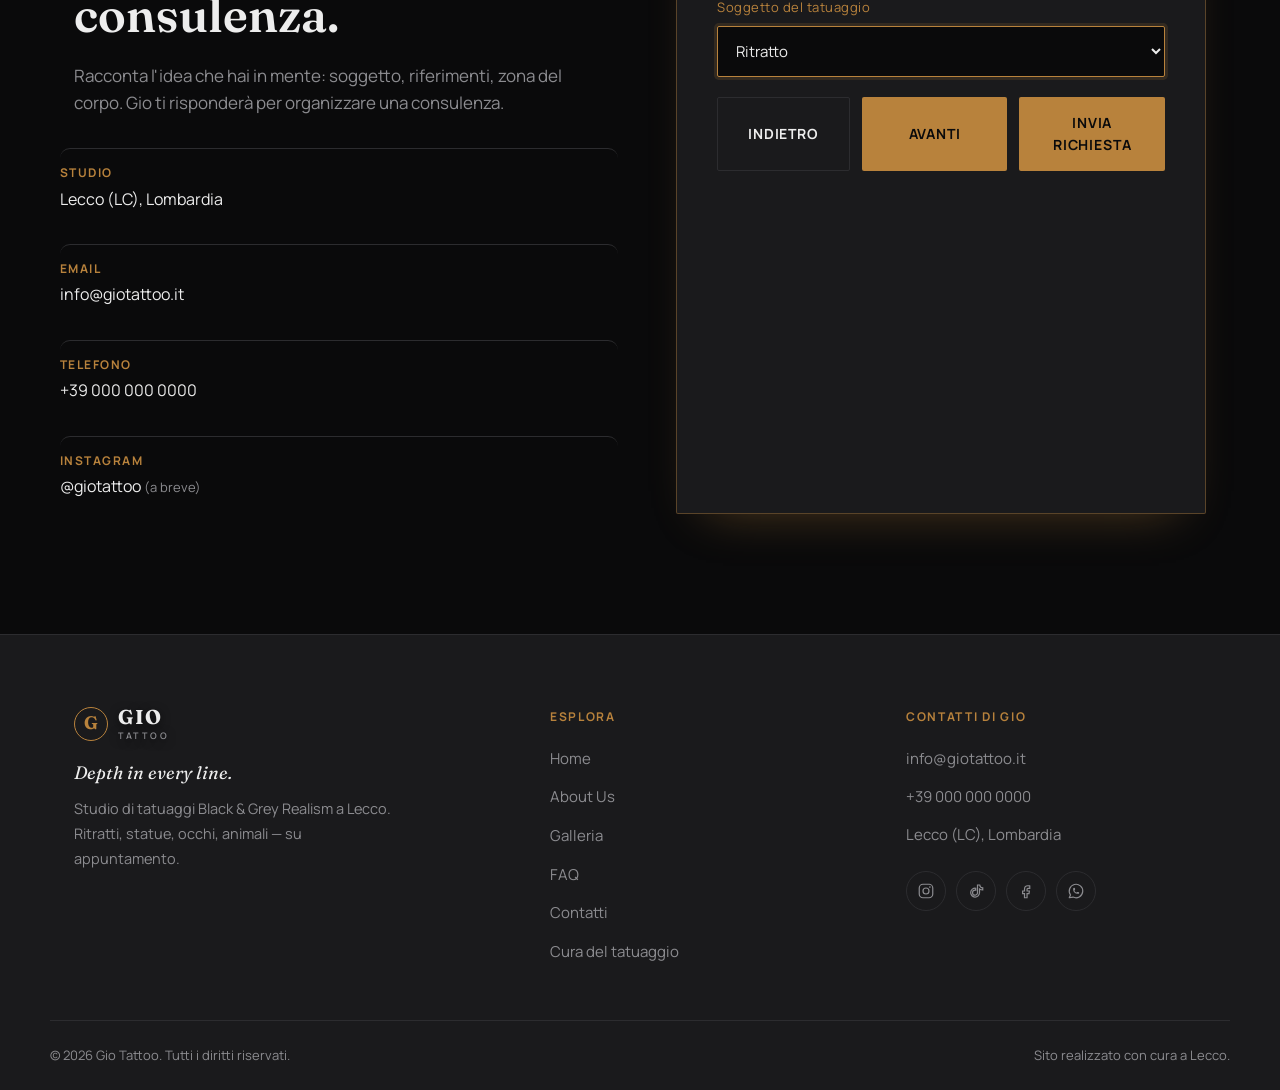
==== commit 4bb65ffb: "Chicche premium: header trasparente, pagina cura post-tatuaggio + QR, FAQ ricercate, form a step - H" ====
--- a/index.html
+++ b/index.html
@@ -44,7 +44,7 @@
 <link rel="preconnect" href="https://fonts.gstatic.com" crossorigin>
 <link href="https://fonts.googleapis.com/css2?family=Fraunces:opsz,wght@9..144,500;9..144,600;9..144,700&family=Manrope:wght@400;500;600;700&display=swap" rel="stylesheet">
 
-<link rel="stylesheet" href="css/style.css?v=4">
+<link rel="stylesheet" href="css/style.css?v=5">
 
 <!--
   Structured data come un unico grafo collegato (@graph): l'attività (TattooParlor),
@@ -132,13 +132,13 @@
         },
         {
           "@type": "Question",
-          "name": "Come funziona la consulenza iniziale?",
-          "acceptedAnswer": { "@type": "Answer", "text": "Si parte da una chiacchierata, in studio o da remoto, per capire soggetto, riferimenti e posizionamento. Da lì nasce un disegno custom, non un pezzo da catalogo." }
+          "name": "Un tatuaggio black & grey realism fa più male di altri stili?",
+          "acceptedAnswer": { "@type": "Answer", "text": "Il dolore dipende soprattutto dalla zona del corpo e dalla sensibilità personale, non dallo stile in sé. La differenza del realism è la durata: le sfumature si costruiscono passando più volte sulla stessa area, quindi le sedute lunghe possono risultare più impegnative da sostenere, non più dolorose minuto per minuto." }
         },
         {
           "@type": "Question",
-          "name": "Quante sedute servono per un pezzo black & grey realism?",
-          "acceptedAnswer": { "@type": "Answer", "text": "Dipende dalla dimensione e dal livello di dettaglio: un pezzo piccolo può bastare in una seduta, i lavori più ampi e dettagliati richiedono più sedute pianificate insieme." }
+          "name": "Quante sedute servono e quanto dura una seduta?",
+          "acceptedAnswer": { "@type": "Answer", "text": "Dipende dalla dimensione e dal livello di dettaglio: un pezzo piccolo può bastare in una seduta di poche ore, i lavori più ampi e dettagliati richiedono più sedute pianificate insieme, spesso di 4-6 ore ciascuna." }
         },
         {
           "@type": "Question",
@@ -149,6 +149,16 @@
           "@type": "Question",
           "name": "Come mi devo preparare prima della seduta?",
           "acceptedAnswer": { "@type": "Answer", "text": "Presentati riposato, idratato e con la zona da tatuare pulita, evitando alcol nelle ore precedenti. In studio verranno fornite tutte le indicazioni pratiche prima di iniziare." }
+        },
+        {
+          "@type": "Question",
+          "name": "Quanto tempo serve per guarire completamente?",
+          "acceptedAnswer": { "@type": "Answer", "text": "In superficie la pelle si chiude in 10-14 giorni, ma la guarigione più profonda continua per altre 4-6 settimane: in totale, circa 6-8 settimane prima che il tatuaggio sia completamente assestato." }
+        },
+        {
+          "@type": "Question",
+          "name": "Serve sempre un ritocco?",
+          "acceptedAnswer": { "@type": "Answer", "text": "Non sempre: dipende da come la pelle ha assorbito l'inchiostro e dal livello di dettaglio. Se serve, meglio farlo dopo almeno 6-8 settimane dalla seduta, quando la pelle è guarita del tutto e il colore si è stabilizzato." }
         },
         {
           "@type": "Question",
@@ -353,6 +363,7 @@
           </div>
           <h3>Cura e guarigione</h3>
           <p>Ricevi indicazioni chiare per la guarigione, così il pezzo mantiene profondità e contrasto nel tempo, non solo il primo giorno.</p>
+          <a href="cura-tatuaggio.html" class="link-arrow process-card-link">Leggi la guida completa <span aria-hidden="true">→</span></a>
         </li>
       </ol>
     </div>
@@ -377,17 +388,17 @@
         </div>
         <div class="faq-item reveal">
           <button class="faq-question" aria-expanded="false">
-            <span>Come funziona la consulenza iniziale?</span>
-            <span class="faq-icon" aria-hidden="true"></span>
-          </button>
-          <div class="faq-answer"><div><p>Si parte da una chiacchierata, in studio o da remoto, per capire soggetto, riferimenti e posizionamento. Da lì nasce un disegno custom, non un pezzo da catalogo.</p></div></div>
-        </div>
-        <div class="faq-item reveal">
-          <button class="faq-question" aria-expanded="false">
-            <span>Quante sedute servono per un pezzo black &amp; grey realism?</span>
-            <span class="faq-icon" aria-hidden="true"></span>
-          </button>
-          <div class="faq-answer"><div><p>Dipende dalla dimensione e dal dettaglio: un pezzo piccolo può bastare in una seduta, i lavori più ampi richiedono più sedute pianificate insieme.</p></div></div>
+            <span>Un tatuaggio black &amp; grey realism fa più male di altri stili?</span>
+            <span class="faq-icon" aria-hidden="true"></span>
+          </button>
+          <div class="faq-answer"><div><p>Il dolore dipende soprattutto dalla zona del corpo e dalla sensibilità personale, non dallo stile in sé. La differenza del realism è la durata: le sfumature si costruiscono passando più volte sulla stessa area, quindi le sedute lunghe possono risultare più impegnative da sostenere, non più dolorose minuto per minuto.</p></div></div>
+        </div>
+        <div class="faq-item reveal">
+          <button class="faq-question" aria-expanded="false">
+            <span>Quante sedute servono e quanto dura una seduta?</span>
+            <span class="faq-icon" aria-hidden="true"></span>
+          </button>
+          <div class="faq-answer"><div><p>Dipende dalla dimensione e dal livello di dettaglio: un pezzo piccolo può bastare in una seduta di poche ore, i lavori più ampi e dettagliati richiedono più sedute pianificate insieme, spesso di 4-6 ore ciascuna.</p></div></div>
         </div>
         <div class="faq-item reveal">
           <button class="faq-question" aria-expanded="false">
@@ -402,6 +413,20 @@
             <span class="faq-icon" aria-hidden="true"></span>
           </button>
           <div class="faq-answer"><div><p>Presentati riposato, idratato e con la zona da tatuare pulita, evitando alcol nelle ore precedenti. In studio riceverai tutte le indicazioni pratiche.</p></div></div>
+        </div>
+        <div class="faq-item reveal">
+          <button class="faq-question" aria-expanded="false">
+            <span>Quanto tempo serve per guarire completamente?</span>
+            <span class="faq-icon" aria-hidden="true"></span>
+          </button>
+          <div class="faq-answer"><div><p>In superficie la pelle si chiude in 10-14 giorni, ma la guarigione più profonda continua per altre 4-6 settimane: in totale, circa 6-8 settimane prima che il tatuaggio sia completamente assestato. <a href="cura-tatuaggio.html">La guida completa alla cura post-seduta →</a></p></div></div>
+        </div>
+        <div class="faq-item reveal">
+          <button class="faq-question" aria-expanded="false">
+            <span>Serve sempre un ritocco?</span>
+            <span class="faq-icon" aria-hidden="true"></span>
+          </button>
+          <div class="faq-answer"><div><p>Non sempre: dipende da come la pelle ha assorbito l'inchiostro e dal livello di dettaglio. Se serve, meglio farlo dopo almeno 6-8 settimane dalla seduta, quando la pelle è guarita del tutto e il colore si è stabilizzato.</p></div></div>
         </div>
         <div class="faq-item reveal">
           <button class="faq-question" aria-expanded="false">
@@ -448,33 +473,57 @@
           <label for="website">Non compilare questo campo</label>
           <input type="text" id="website" name="website" tabindex="-1" autocomplete="off">
         </div>
-        <div class="form-row stagger">
-          <label for="name">Nome e cognome</label>
-          <input type="text" id="name" name="name" required autocomplete="name">
-        </div>
-        <div class="form-row stagger">
-          <label for="email">Email</label>
-          <input type="email" id="email" name="email" required autocomplete="email">
-        </div>
-        <div class="form-row stagger">
-          <label for="phone">Telefono <em>(facoltativo)</em></label>
-          <input type="tel" id="phone" name="phone" autocomplete="tel">
-        </div>
-        <div class="form-row stagger">
-          <label for="subject">Soggetto / idea del tatuaggio</label>
-          <select id="subject" name="subject">
-            <option value="ritratto">Ritratto</option>
-            <option value="statua">Statua</option>
-            <option value="occhio">Occhio</option>
-            <option value="animale">Animale</option>
-            <option value="altro">Altro</option>
-          </select>
-        </div>
-        <div class="form-row stagger">
-          <label for="message">Messaggio</label>
-          <textarea id="message" name="message" rows="4" required placeholder="Descrivi l'idea, la zona del corpo, eventuali riferimenti..."></textarea>
-        </div>
-        <button type="submit" class="btn btn-accent form-submit">Invia richiesta</button>
+
+        <!-- Form a 3 step invece di un unico blocco: un passaggio alla volta sembra
+             (ed è) meno impegnativo da completare, soprattutto su mobile. Gestito in
+             js/script.js — senza JS i tre step restano tutti visibili in sequenza. -->
+        <div class="form-progress" aria-hidden="true">
+          <span class="form-progress-step" data-step="0"></span>
+          <span class="form-progress-step" data-step="1"></span>
+          <span class="form-progress-step" data-step="2"></span>
+        </div>
+        <p class="form-step-label" id="form-step-label"></p>
+
+        <div class="form-step" data-step="0">
+          <div class="form-row">
+            <label for="subject">Soggetto del tatuaggio</label>
+            <select id="subject" name="subject">
+              <option value="ritratto">Ritratto</option>
+              <option value="statua">Statua</option>
+              <option value="occhio">Occhio</option>
+              <option value="animale">Animale</option>
+              <option value="altro">Altro</option>
+            </select>
+          </div>
+        </div>
+
+        <div class="form-step" data-step="1">
+          <div class="form-row">
+            <label for="message">Racconta l'idea</label>
+            <textarea id="message" name="message" rows="4" required placeholder="Descrivi l'idea, la zona del corpo, eventuali riferimenti..."></textarea>
+          </div>
+        </div>
+
+        <div class="form-step" data-step="2">
+          <div class="form-row">
+            <label for="name">Nome e cognome</label>
+            <input type="text" id="name" name="name" required autocomplete="name">
+          </div>
+          <div class="form-row">
+            <label for="email">Email</label>
+            <input type="email" id="email" name="email" required autocomplete="email">
+          </div>
+          <div class="form-row">
+            <label for="phone">Telefono <em>(facoltativo)</em></label>
+            <input type="tel" id="phone" name="phone" autocomplete="tel">
+          </div>
+        </div>
+
+        <div class="form-nav">
+          <button type="button" class="btn btn-outline form-back" hidden>Indietro</button>
+          <button type="button" class="btn btn-accent form-next">Avanti</button>
+          <button type="submit" class="btn btn-accent form-submit" hidden>Invia richiesta</button>
+        </div>
         <p class="form-note" id="form-note" role="status" aria-live="polite"></p>
       </form>
     </div>
@@ -502,6 +551,7 @@
         <li><a href="galleria.html">Galleria</a></li>
         <li><a href="#faq">FAQ</a></li>
         <li><a href="#contact">Contatti</a></li>
+        <li><a href="cura-tatuaggio.html">Cura del tatuaggio</a></li>
       </ul>
     </div>
 
@@ -553,6 +603,6 @@
   </div>
 </div>
 
-<script src="js/script.js?v=4"></script>
+<script src="js/script.js?v=5"></script>
 </body>
 </html>
--- a/css/style.css
+++ b/css/style.css
@@ -101,10 +101,16 @@
 /* ==========================================================================
    Header
    ========================================================================== */
+/* In cima alla pagina l'header è quasi trasparente: sulla home la hero riempie tutto
+   lo schermo (compreso lo spazio dietro l'header, vedi .hero{padding-top:0}) e loghi/
+   nav restano leggibili grazie al text-shadow qui sotto. Scendendo con lo scroll
+   (.scrolled, gestito in script.js) l'header diventa un bar pieno e leggibile su
+   qualsiasi sfondo, come prima. */
 .site-header{
   position: fixed; top: 0; left: 0; right: 0; z-index: 200;
-  background: rgba(10,10,11,.7);
-  border-bottom: 1px solid transparent; transition: border-color .3s var(--ease), background .3s var(--ease);
+  background: rgba(10,10,11,.16);
+  border-bottom: 1px solid transparent;
+  transition: border-color .35s var(--ease), background .35s var(--ease);
 }
 .site-header.scrolled{ border-bottom-color: var(--border); background: rgba(10,10,11,.92); }
 /* Il blur va su uno pseudo-elemento, non sull'header stesso: backdrop-filter su un
@@ -112,8 +118,16 @@
    menu mobile), rompendone il posizionamento. Isolarlo così evita il problema. */
 .site-header::before{
   content:""; position: absolute; inset: 0; z-index: -1;
+  backdrop-filter: blur(3px); -webkit-backdrop-filter: blur(3px);
+  transition: backdrop-filter .35s var(--ease), -webkit-backdrop-filter .35s var(--ease);
+}
+.site-header.scrolled::before{
   backdrop-filter: blur(10px); -webkit-backdrop-filter: blur(10px);
 }
+/* Leggibilità di logo e nav quando galleggiano trasparenti sopra una foto: sparisce
+   da sola una volta che l'header è pieno (.scrolled), dove non serve più. */
+.logo-text, .nav-link{ text-shadow: 0 2px 10px rgba(0,0,0,.65); transition: text-shadow .35s var(--ease); }
+.site-header.scrolled .logo-text, .site-header.scrolled .nav-link{ text-shadow: none; }
 
 .header-inner{ display: flex; align-items: center; height: 84px; }
 
@@ -169,8 +183,10 @@
    Hero
    ========================================================================== */
 .hero{
+  /* Nessun padding-top: la foto riempie tutto lo schermo, header compreso (che è
+     trasparente in cima alla pagina, vedi .site-header sopra). */
   position: relative; min-height: 100vh; display: flex; align-items: center;
-  overflow: hidden; padding-top: 84px;
+  overflow: hidden;
 }
 .hero-bg{ position: absolute; inset: 0; background:
   radial-gradient(ellipse at 30% 20%, #201a12 0%, transparent 55%),
@@ -457,6 +473,15 @@
 .process-doodle{ width: 40px; height: 40px; color: rgba(23,20,15,.55); }
 .process-card h3{ font-size: 19px; margin-bottom: 10px; color: var(--ink); }
 .process-card p{ color: rgba(23,20,15,.68); font-size: 14.5px; line-height: 1.6; margin: 0; }
+/* .link-arrow usa var(--accent), pensato per lo sfondo scuro del sito: su una card
+   "carta" chiara il contrasto non basterebbe (WCAG). Qui il colore diventa var(--ink)
+   con una sottolineatura, mantenendo la stessa freccia animata al passaggio del mouse. */
+.process-card-link{
+  display: inline-flex; margin-top: 16px; color: var(--ink) !important;
+  border-bottom: 1px solid rgba(23,20,15,.35); padding-bottom: 2px; text-transform: none;
+  font-weight: 700; letter-spacing: 0; font-size: 13.5px;
+}
+.process-card-link:hover{ border-bottom-color: var(--ink); }
 
 @media (max-width: 1024px){
   .process-cards{ grid-template-columns: repeat(2, 1fr); }
@@ -515,6 +540,8 @@
 .faq-answer > div{ overflow: hidden; }
 .faq-item.is-open .faq-answer{ grid-template-rows: 1fr; }
 .faq-answer p{ margin: 0; padding: 0 26px 22px; color: var(--muted); font-size: 15px; line-height: 1.7; }
+.faq-answer a{ color: var(--accent); text-decoration: underline; text-underline-offset: 3px; font-weight: 600; }
+.faq-answer a:hover{ color: var(--accent-hover); }
 
 @media (max-width: 640px){ .faq-question{ padding: 16px 20px; font-size: 15px; } }
 
@@ -540,6 +567,41 @@
 @media (max-width: 720px){ .masonry{ column-count: 2; column-gap: 14px; } .masonry-item{ margin-bottom: 14px; } }
 
 /* ==========================================================================
+   Pagina "Cura del tatuaggio" (raggiunta soprattutto via QR code lasciato
+   al cliente dopo la seduta)
+   ========================================================================== */
+.care-hero{
+  position: relative; padding: 160px 0 80px; overflow: hidden;
+}
+.care-hero::before{
+  content:""; position: absolute; inset: 0; z-index: -1;
+  background: radial-gradient(ellipse at 30% 0%, #1a140c 0%, transparent 55%),
+    linear-gradient(180deg, #121213 0%, #0A0A0B 60%);
+}
+.care-hero .section-lead{ max-width: 520px; }
+
+.care-content{ padding: 20px 0 120px; }
+.care-grid{ display: grid; grid-template-columns: repeat(2, 1fr); gap: 24px; margin-bottom: 56px; }
+.care-block{
+  background: var(--paper); color: var(--ink); border-radius: 20px; padding: 30px 28px 32px;
+  box-shadow: 0 20px 40px -18px rgba(0,0,0,.5);
+}
+.care-num{ display: block; font-family: var(--font-display); font-size: 26px; font-weight: 600; color: rgba(23,20,15,.35); margin-bottom: 14px; }
+.care-block h2{ font-size: 19px; margin-bottom: 10px; color: var(--ink); }
+.care-block p{ color: rgba(23,20,15,.68); font-size: 14.5px; line-height: 1.7; margin: 0; }
+
+.care-cta{
+  text-align: center; max-width: 520px; margin-left: auto; margin-right: auto;
+}
+.care-cta p{ color: var(--text); font-size: 17px; margin-bottom: 24px; }
+.care-cta .hero-actions{ justify-content: center; }
+
+@media (max-width: 720px){
+  .care-grid{ grid-template-columns: 1fr; }
+  .care-hero{ padding-top: 130px; }
+}
+
+/* ==========================================================================
    Pagina 404
    ========================================================================== */
 .error-page{
@@ -585,6 +647,28 @@
 /* Honeypot fuori schermo (non display:none: alcuni bot lo individuano e lo ignorano
    apposta) — invisibile e non raggiungibile da tastiera per una persona reale. */
 .honeypot-field{ position: absolute; left: -9999px; top: auto; width: 1px; height: 1px; overflow: hidden; }
+
+/* Form contatti a step: indicatore di avanzamento + un passaggio alla volta */
+.form-progress{ display: flex; gap: 8px; margin-bottom: 10px; }
+.form-progress-step{ flex: 1; height: 3px; border-radius: 2px; background: var(--border); transition: background .3s var(--ease); }
+.form-progress-step.is-active, .form-progress-step.is-done{ background: var(--accent); }
+.form-step-label{ font-size: 12px; letter-spacing: .1em; text-transform: uppercase; color: var(--accent); font-weight: 700; margin: 0 0 22px; min-height: 1em; }
+.form-step[hidden]{ display: none; }
+/* Animazione (non transizione) perché l'elemento passa da hidden a visibile nello
+   stesso frame: solo @keyframes riparte in modo affidabile in questo caso. */
+.form-step:not([hidden]){ animation: formStepIn .45s var(--ease) both; }
+@keyframes formStepIn{ from{ opacity: 0; transform: translateY(10px); } to{ opacity: 1; transform: none; } }
+
+.form-nav{ display: flex; gap: 12px; margin-top: 4px; }
+.form-nav .form-next, .form-nav .form-submit{ flex: 1; min-width: 0; border: none; }
+.form-nav .form-back{ flex: none; }
+/* Sotto i ~420px "Indietro" + "Avanti"/"Invia richiesta" non entrano affiancati
+   nemmeno riducendo flex-basis (il padding dei bottoni ha un minimo): impilati,
+   più sicuro che affidarsi a min-width:0 da solo su schermi molto stretti. */
+@media (max-width: 420px){
+  .form-nav{ flex-direction: column; }
+  .form-nav .form-back{ order: 2; }
+}
 
 .form-row{ margin-bottom: 20px; display: flex; flex-direction: column; gap: 8px; }
 .form-row label{ font-size: 13px; letter-spacing: .04em; color: var(--muted); transition: color .2s; }
@@ -600,8 +684,7 @@
 }
 .form-row:focus-within label{ color: var(--accent); }
 .form-row textarea{ resize: vertical; }
-.form-submit{ width: 100%; border: none; margin-top: 4px; }
-.form-submit:active{ transform: translateY(0) scale(.98); }
+.form-submit:active, .form-next:active{ transform: translateY(0) scale(.98); }
 .form-note{ margin: 14px 0 0; font-size: 13px; color: var(--accent); min-height: 1em; }
 
 @media (max-width: 860px){ .contact-inner{ grid-template-columns: 1fr; gap: 48px; } .contact-form{ padding: 28px; } }
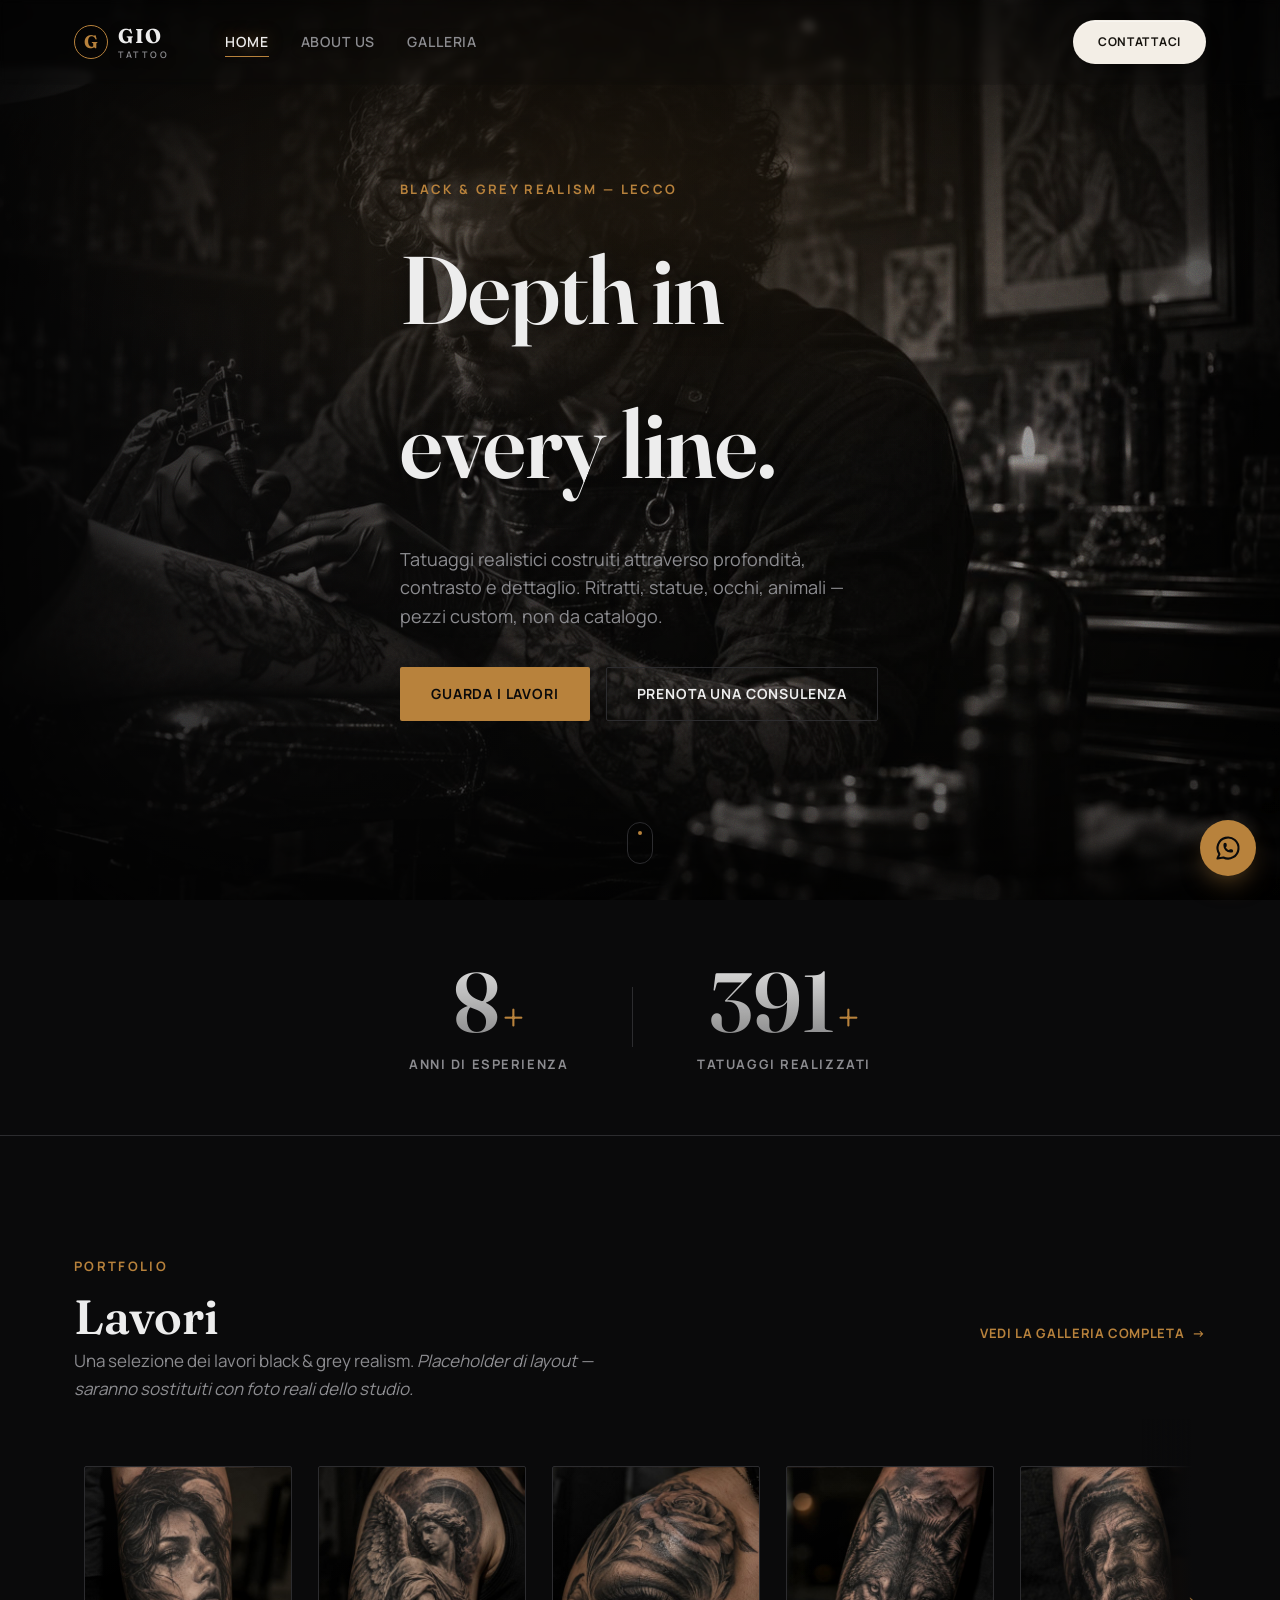
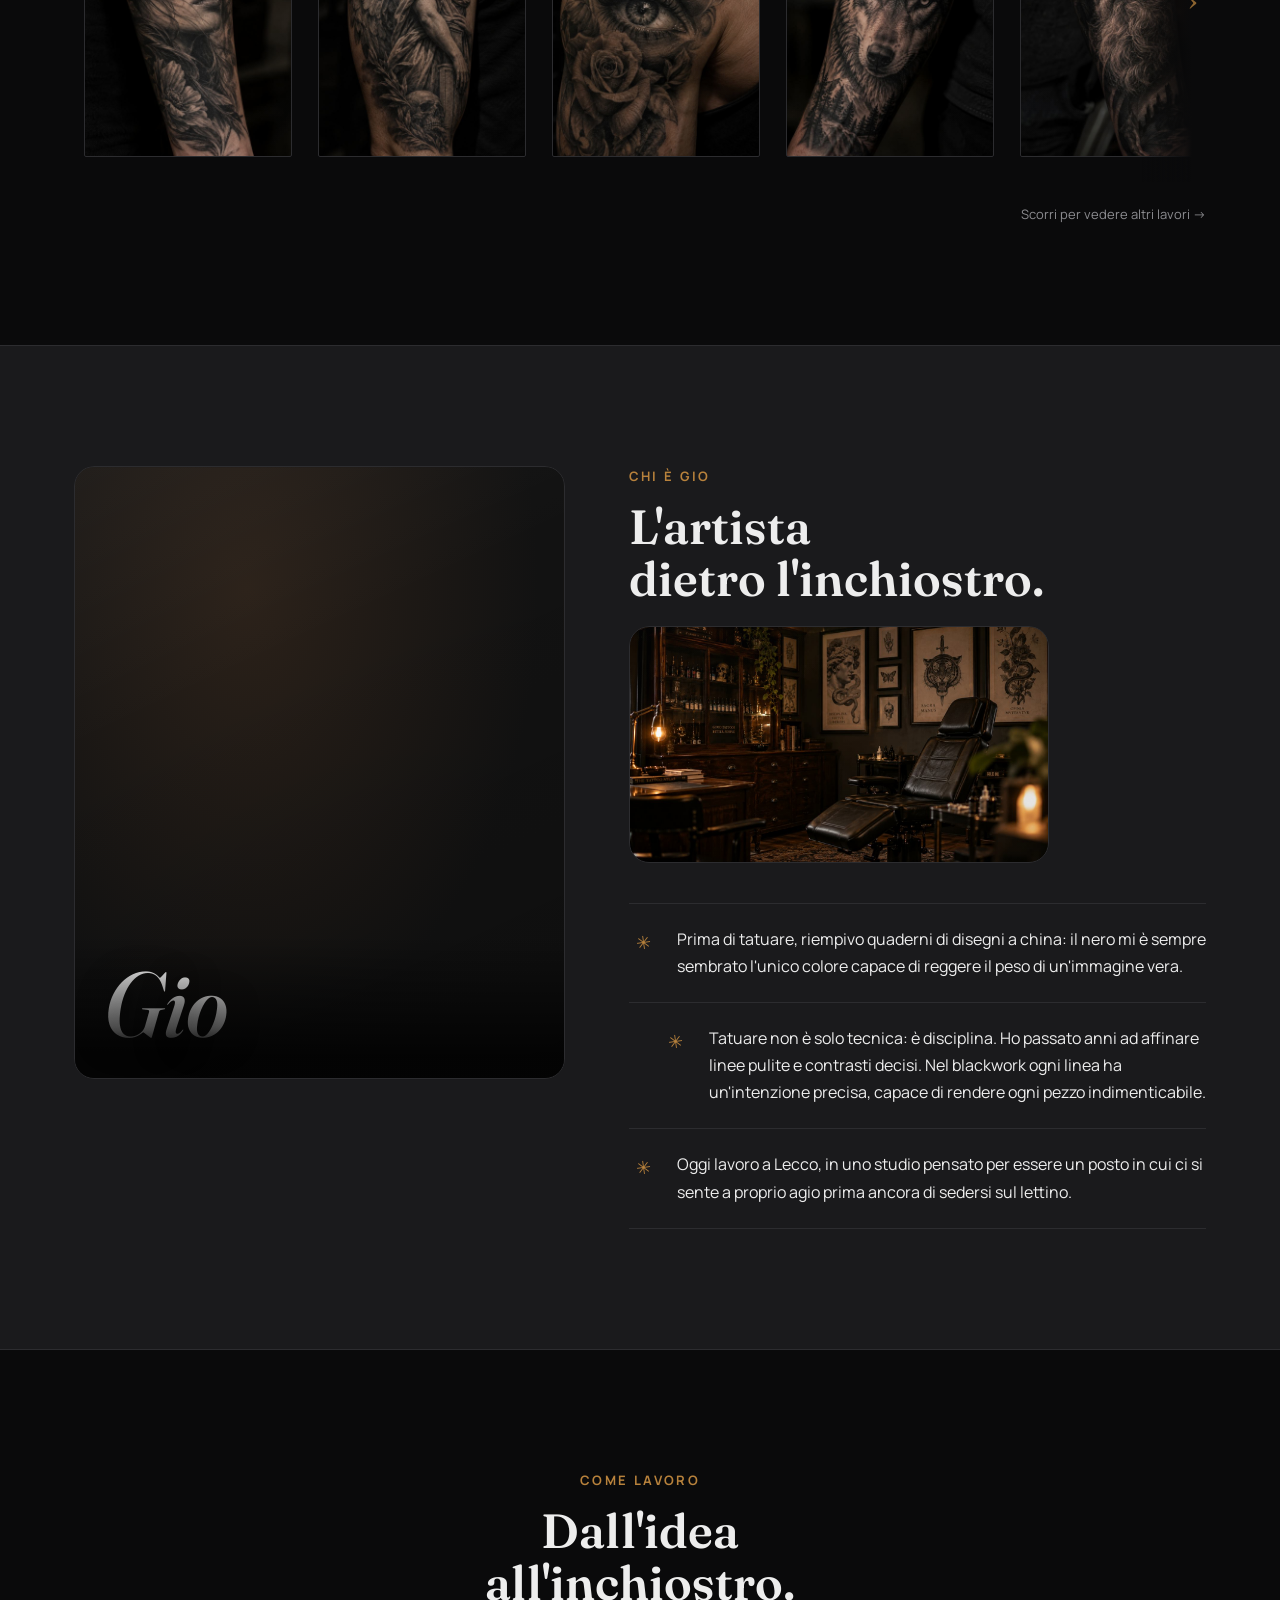
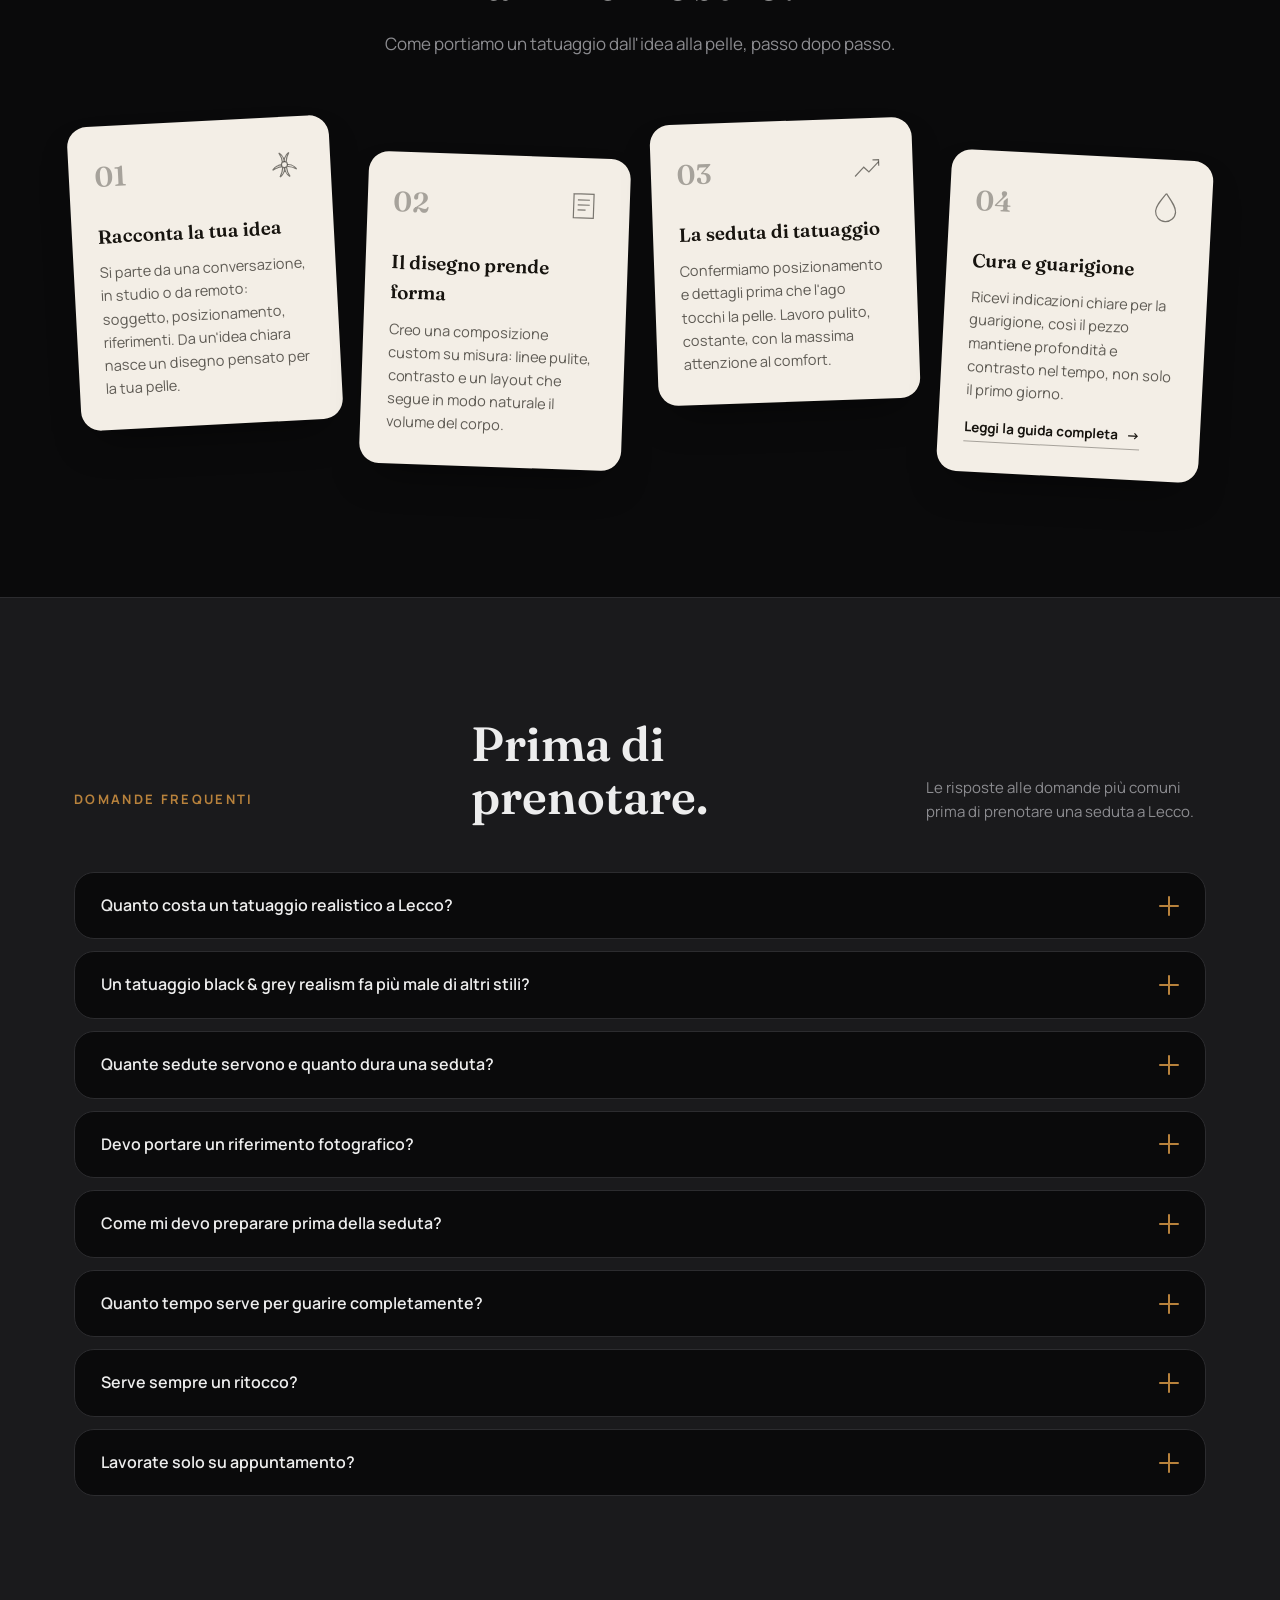
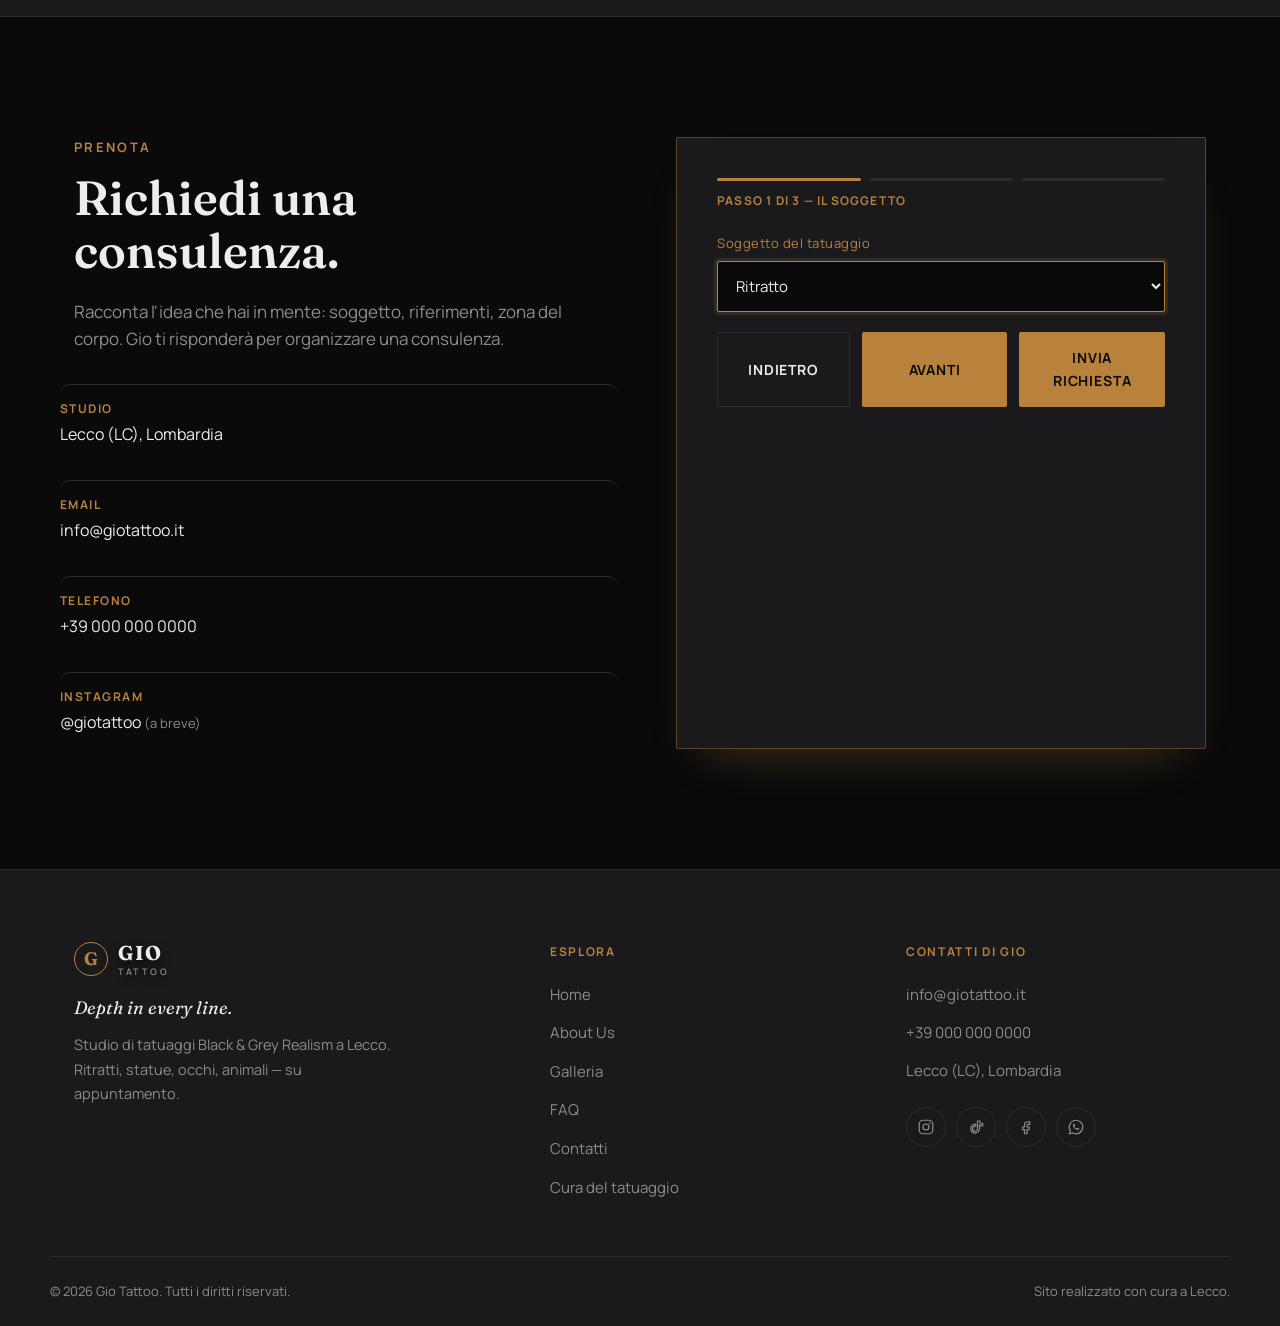
==== commit 43152f91: "Animazioni premium: parallax hero, icone che si disegnano, tenda sulle foto, contatore - Parallax mu" ====
--- a/index.html
+++ b/index.html
@@ -44,7 +44,7 @@
 <link rel="preconnect" href="https://fonts.gstatic.com" crossorigin>
 <link href="https://fonts.googleapis.com/css2?family=Fraunces:opsz,wght@9..144,500;9..144,600;9..144,700&family=Manrope:wght@400;500;600;700&display=swap" rel="stylesheet">
 
-<link rel="stylesheet" href="css/style.css?v=5">
+<link rel="stylesheet" href="css/style.css?v=6">
 
 <!--
   Structured data come un unico grafo collegato (@graph): l'attività (TattooParlor),
@@ -231,6 +231,23 @@
     <a href="#work" class="scroll-hint" aria-hidden="true"><span></span></a>
   </section>
 
+  <!-- ============ STATS ============
+       PLACEHOLDER: 8 anni e 400+ tatuaggi sono numeri plausibili per la demo,
+       NON confermati da Gio — da verificare con lui prima di togliere il noindex. -->
+  <section class="stats">
+    <div class="container stats-inner">
+      <div class="stat-item reveal">
+        <p class="stat-value"><span class="stat-number" data-count-to="8">0</span><span class="stat-plus">+</span></p>
+        <p class="stat-label">Anni di esperienza</p>
+      </div>
+      <span class="stat-divider" aria-hidden="true"></span>
+      <div class="stat-item reveal">
+        <p class="stat-value"><span class="stat-number" data-count-to="400">0</span><span class="stat-plus">+</span></p>
+        <p class="stat-label">Tatuaggi realizzati</p>
+      </div>
+    </div>
+  </section>
+
   <!-- ============ WORK (anteprima home) ============ -->
   <section id="work" class="work-preview">
     <div class="container">
@@ -603,6 +620,6 @@
   </div>
 </div>
 
-<script src="js/script.js?v=5"></script>
+<script src="js/script.js?v=6"></script>
 </body>
 </html>
--- a/css/style.css
+++ b/css/style.css
@@ -230,6 +230,31 @@
 @keyframes scrollHint{ 0%{ opacity:1; transform: translateY(0);} 70%{ opacity:0; transform: translateY(16px);} 100%{ opacity:0; } }
 
 /* ==========================================================================
+   Stats — contatore numeri sotto la hero
+   ========================================================================== */
+.stats{ padding: 60px 0; border-bottom: 1px solid var(--border); background: var(--bg); }
+.stats-inner{ display: flex; align-items: center; justify-content: center; gap: 64px; text-align: center; flex-wrap: wrap; }
+.stat-value{ margin: 0; line-height: 1; }
+.stat-number{
+  font-family: var(--font-display); font-weight: 600; font-size: clamp(48px, 7vw, 84px);
+  color: var(--text);
+  background: linear-gradient(180deg, var(--text) 0%, rgba(237,237,237,.5) 100%);
+  -webkit-background-clip: text; background-clip: text; -webkit-text-fill-color: transparent;
+  font-variant-numeric: tabular-nums;
+}
+.stat-plus{
+  font-family: var(--font-display); font-weight: 600; font-size: clamp(26px, 4vw, 42px);
+  color: var(--accent); margin-left: 2px;
+}
+.stat-label{ margin: 10px 0 0; font-size: 13px; letter-spacing: .12em; text-transform: uppercase; color: var(--muted); font-weight: 700; }
+.stat-divider{ width: 1px; height: 60px; background: var(--border); }
+@media (max-width: 640px){
+  .stats{ padding: 44px 0; }
+  .stats-inner{ gap: 36px; }
+  .stat-divider{ display: none; }
+}
+
+/* ==========================================================================
    Sections generic spacing
    ========================================================================== */
 .work-preview, .about, .process, .faq, .contact, .gallery-page{ padding: 120px 0; }
@@ -260,6 +285,20 @@
 /* Quando data-img via JS carica una foto reale (script.js), il gradiente si attenua
    e l'etichetta "placeholder" scompare — la card mostra solo la foto. */
 .ph.has-photo::before{ opacity: .32; }
+
+/* "Tenda" che si ritira rivelando la foto, invece del semplice fade — un pannello
+   pieno che copre tutto (z-index sopra foto/gradiente/etichetta) e si restringe da
+   destra verso sinistra quando l'elemento entra in vista (classe .is-revealed,
+   aggiunta da script.js). Il ritardo usa la stessa variabile dello stagger già
+   calcolato per le altre griglie, per restare sincronizzato. */
+.film-item .ph::after, .masonry-item .ph::after, .gallery-item .ph::after{
+  content: ""; position: absolute; inset: 0; z-index: 2; background: var(--bg);
+  transform-origin: right; transform: scaleX(1);
+  transition: transform .9s var(--ease); transition-delay: var(--stagger-delay, 0ms);
+}
+.film-item.is-revealed .ph::after, .masonry-item.is-revealed .ph::after, .gallery-item.is-revealed .ph::after{
+  transform: scaleX(0);
+}
 .ph.has-photo .ph-label{ opacity: 0; }
 .ph-label{
   position: relative; z-index: 1; padding: 18px; font-size: 13px; letter-spacing: .08em;
@@ -471,6 +510,17 @@
 .process-card-top{ display: flex; align-items: flex-start; justify-content: space-between; margin-bottom: 22px; }
 .process-num{ font-family: var(--font-display); font-size: 28px; font-weight: 600; color: rgba(23,20,15,.35); transition: color .4s; }
 .process-doodle{ width: 40px; height: 40px; color: rgba(23,20,15,.55); }
+/* L'icona si "disegna" da sola quando la card entra in vista, invece di apparire di
+   colpo — coerente con un sito di un tatuatore. script.js calcola la lunghezza reale
+   di ogni tratto (stroke-dasharray) e imposta --dash-len come stato di partenza
+   "nascosto"; qui sotto, in vista, l'offset scende a 0 e il tratto si traccia. */
+.process-doodle path, .process-doodle circle{
+  stroke-dashoffset: var(--dash-len, 0);
+  transition: stroke-dashoffset 1.3s var(--ease); transition-delay: var(--stagger-delay, 0ms);
+}
+.process-card.in-view .process-doodle path, .process-card.in-view .process-doodle circle{
+  stroke-dashoffset: 0;
+}
 .process-card h3{ font-size: 19px; margin-bottom: 10px; color: var(--ink); }
 .process-card p{ color: rgba(23,20,15,.68); font-size: 14.5px; line-height: 1.6; margin: 0; }
 /* .link-arrow usa var(--accent), pensato per lo sfondo scuro del sito: su una card
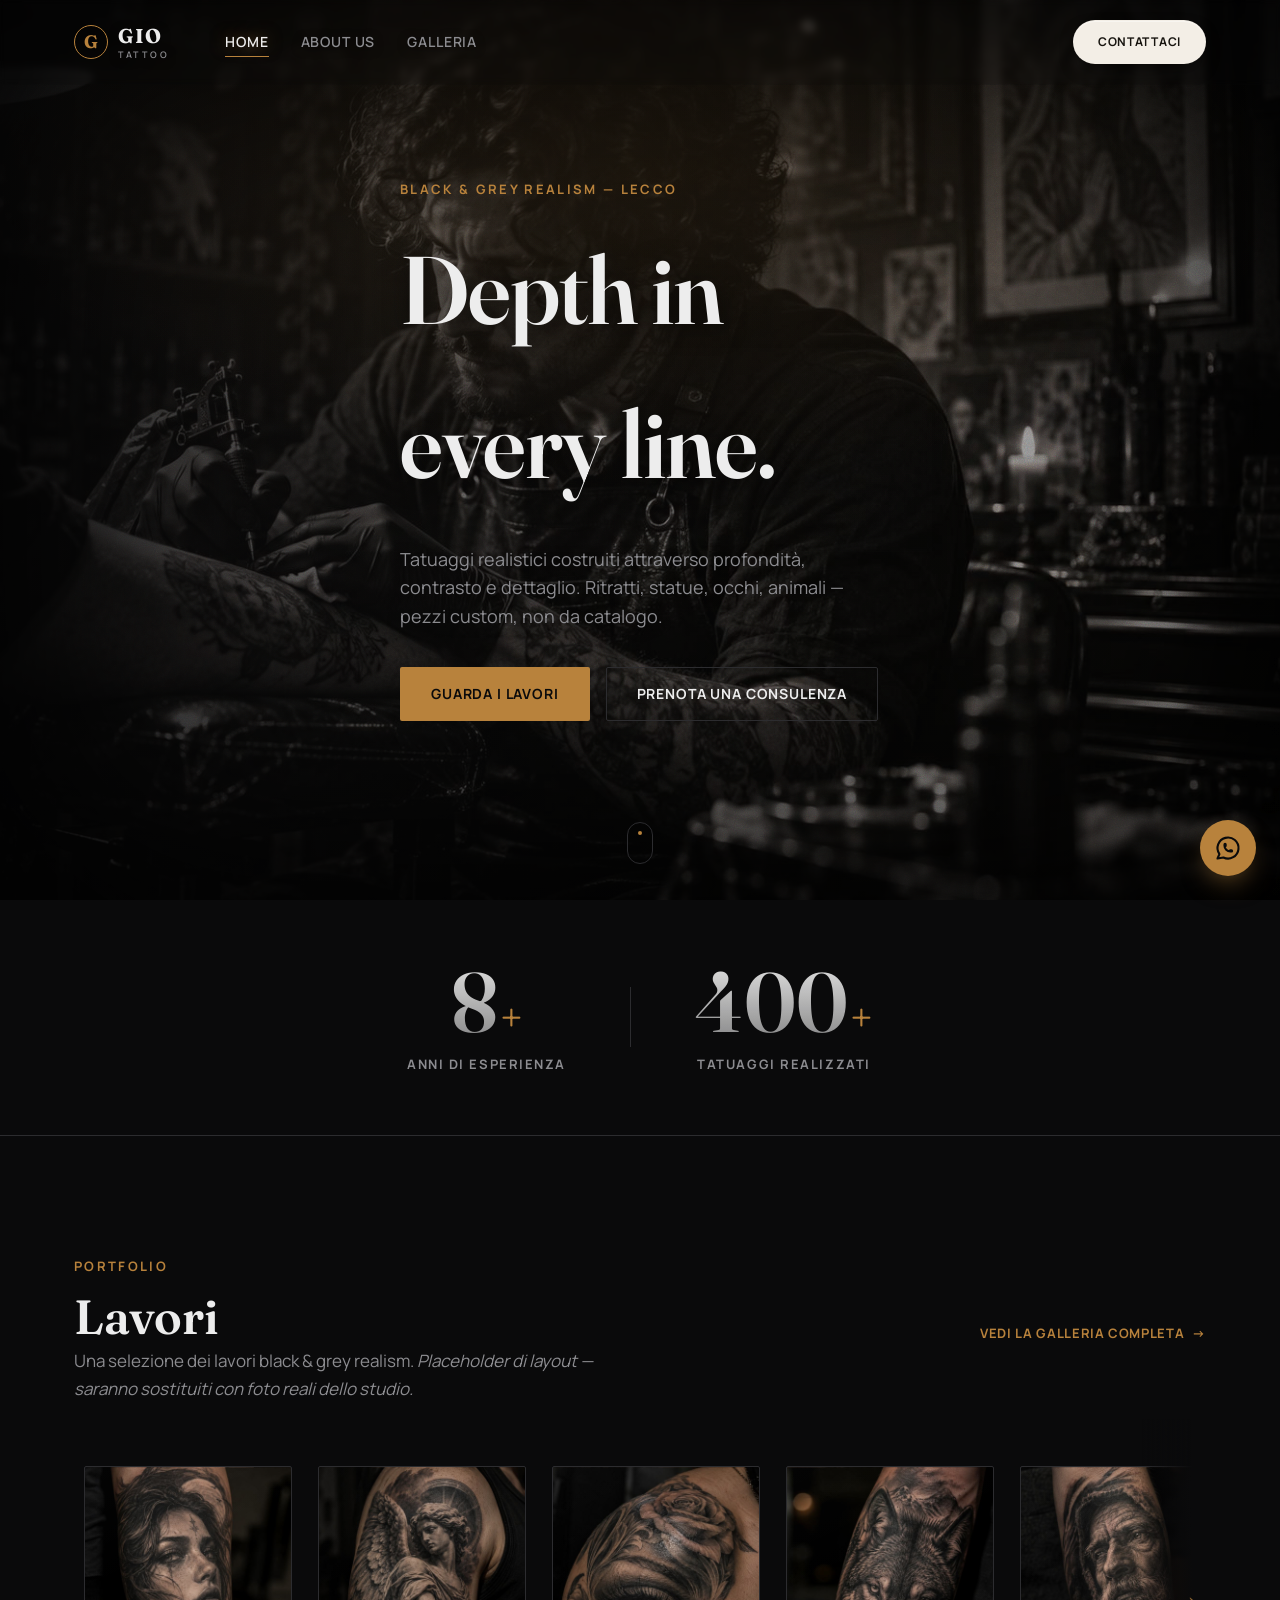
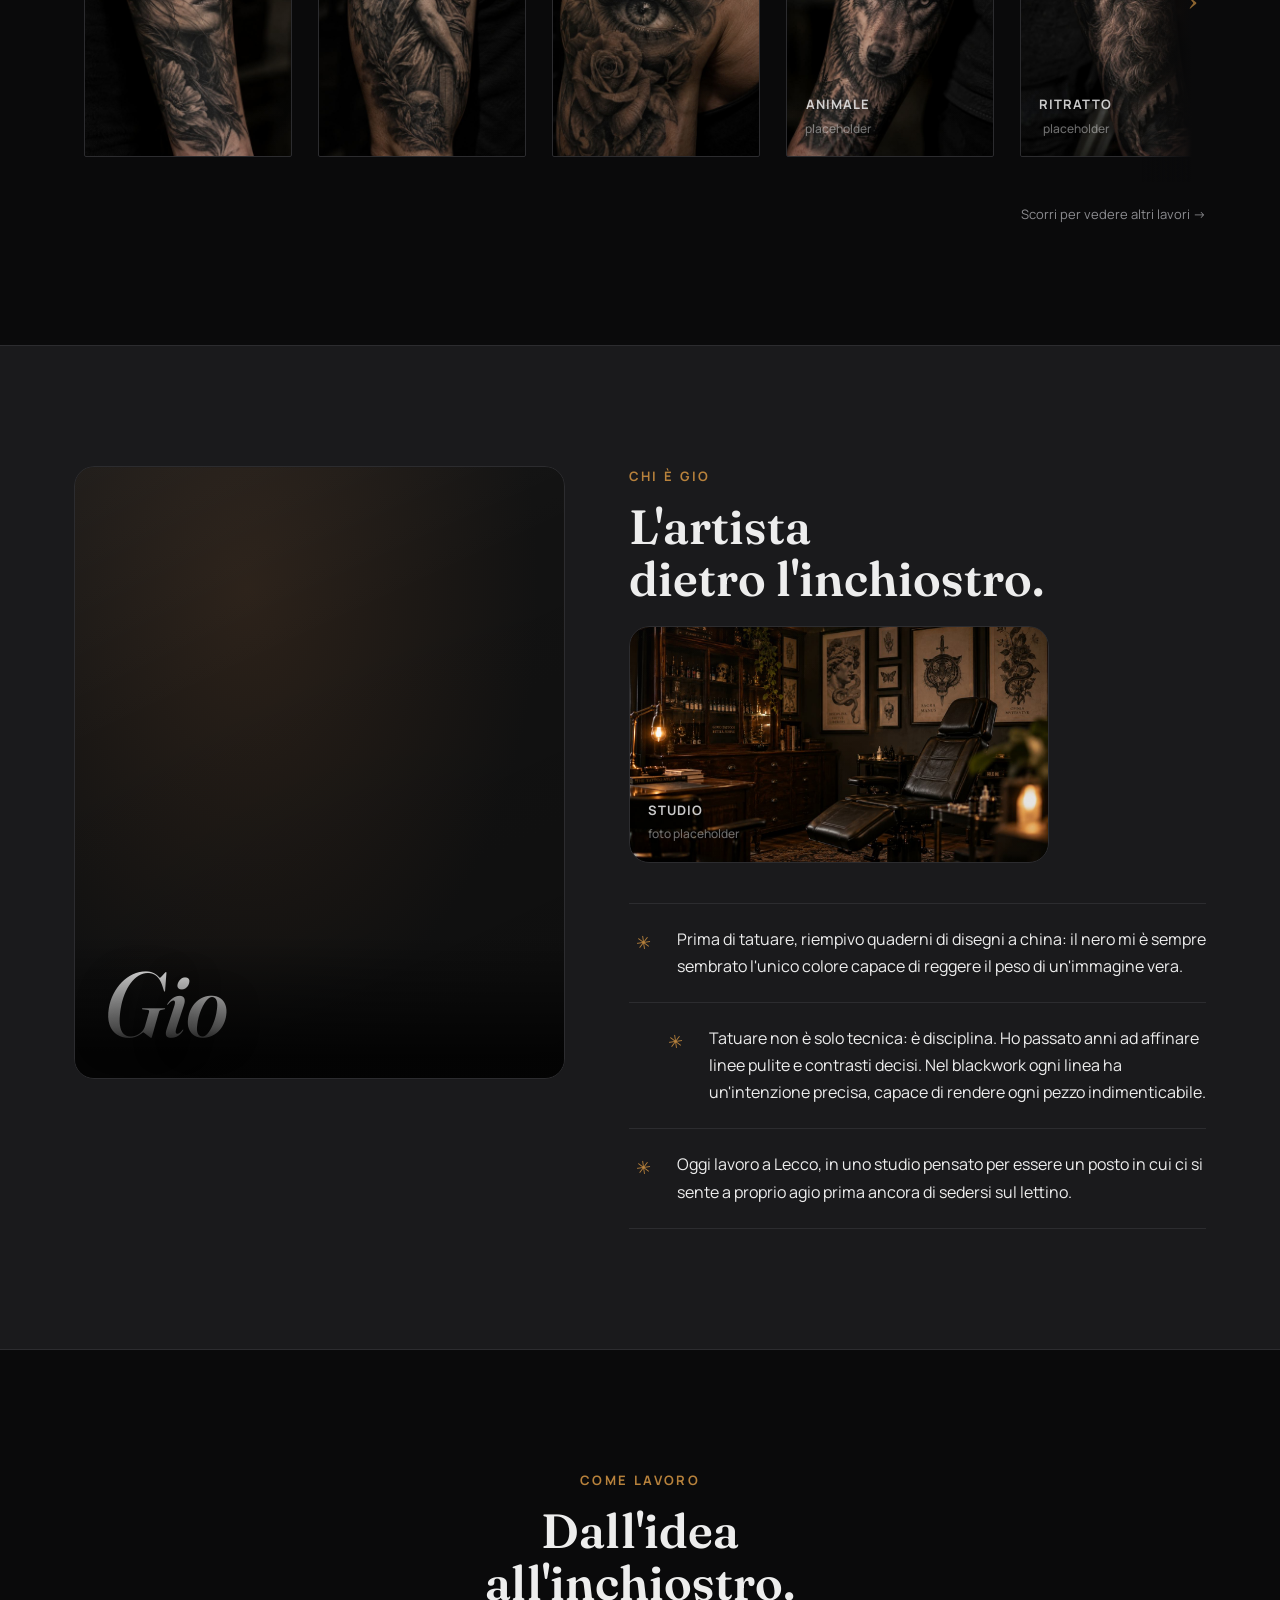
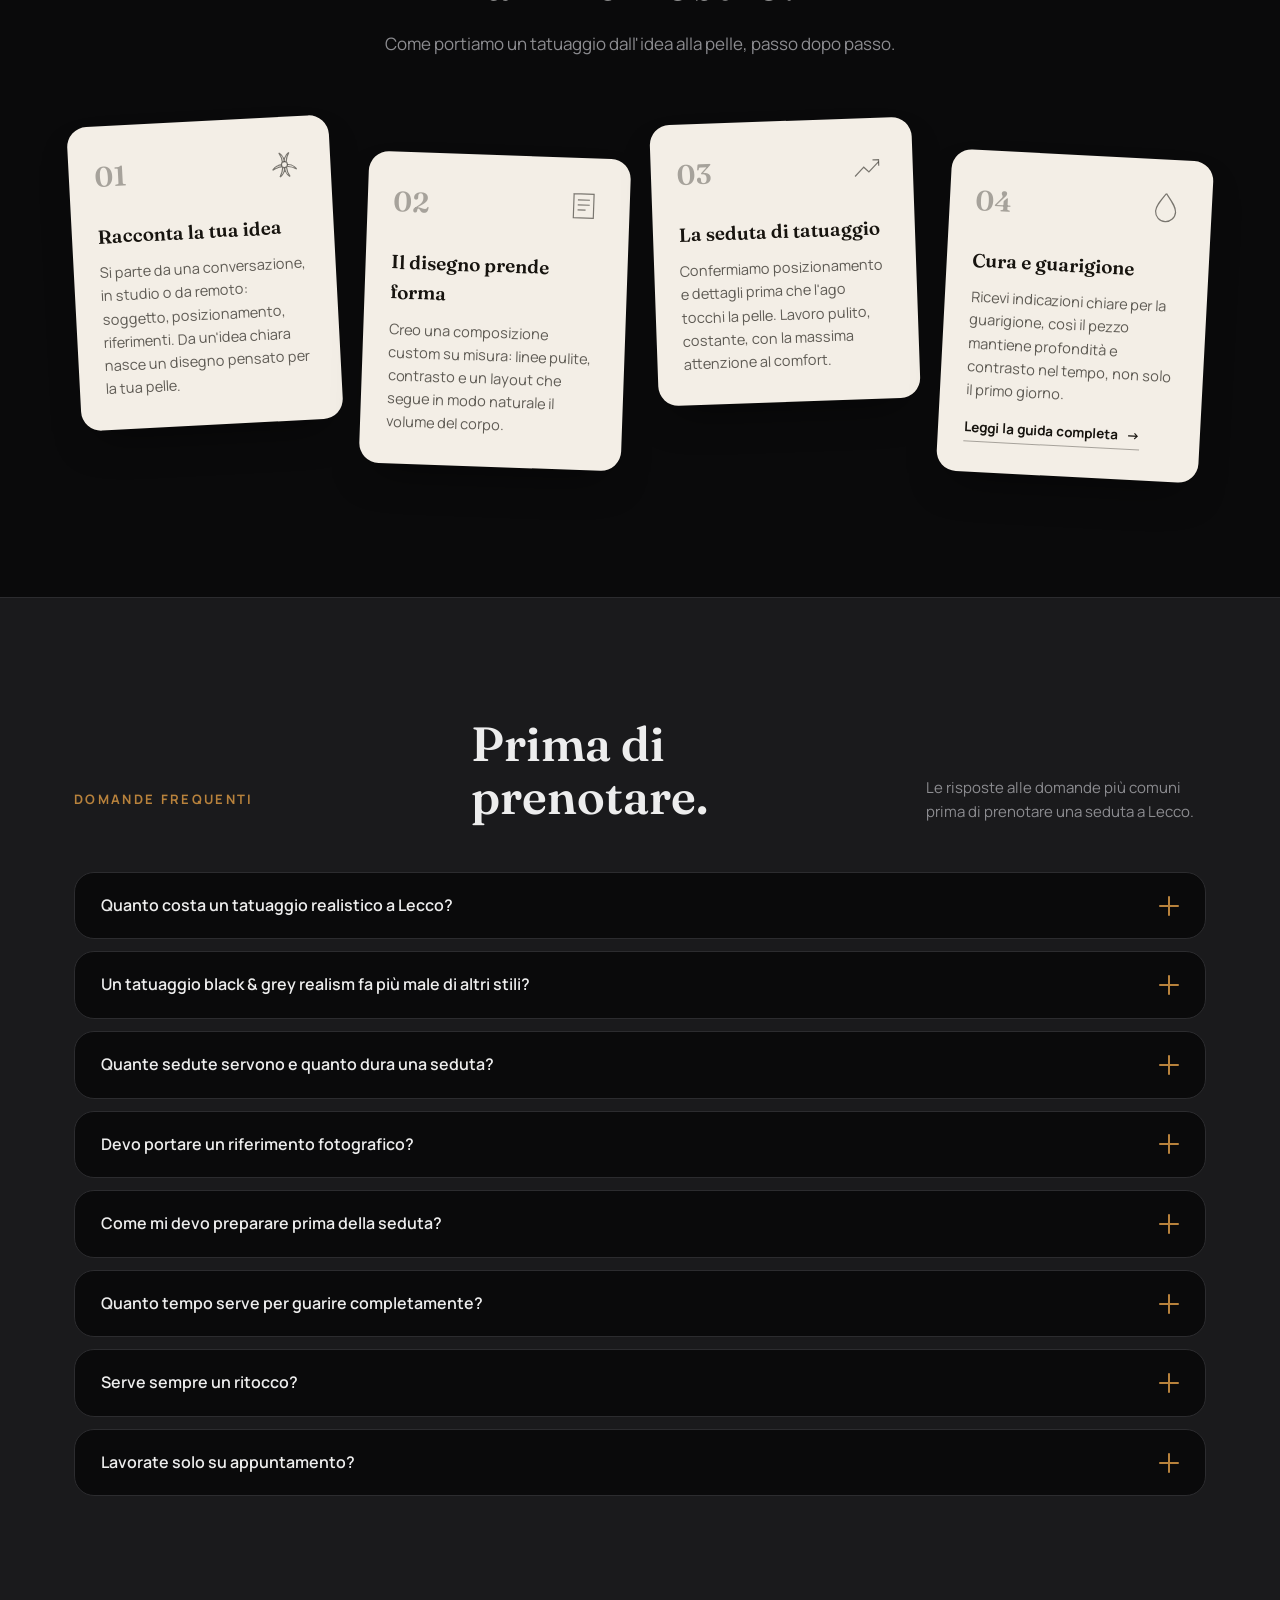
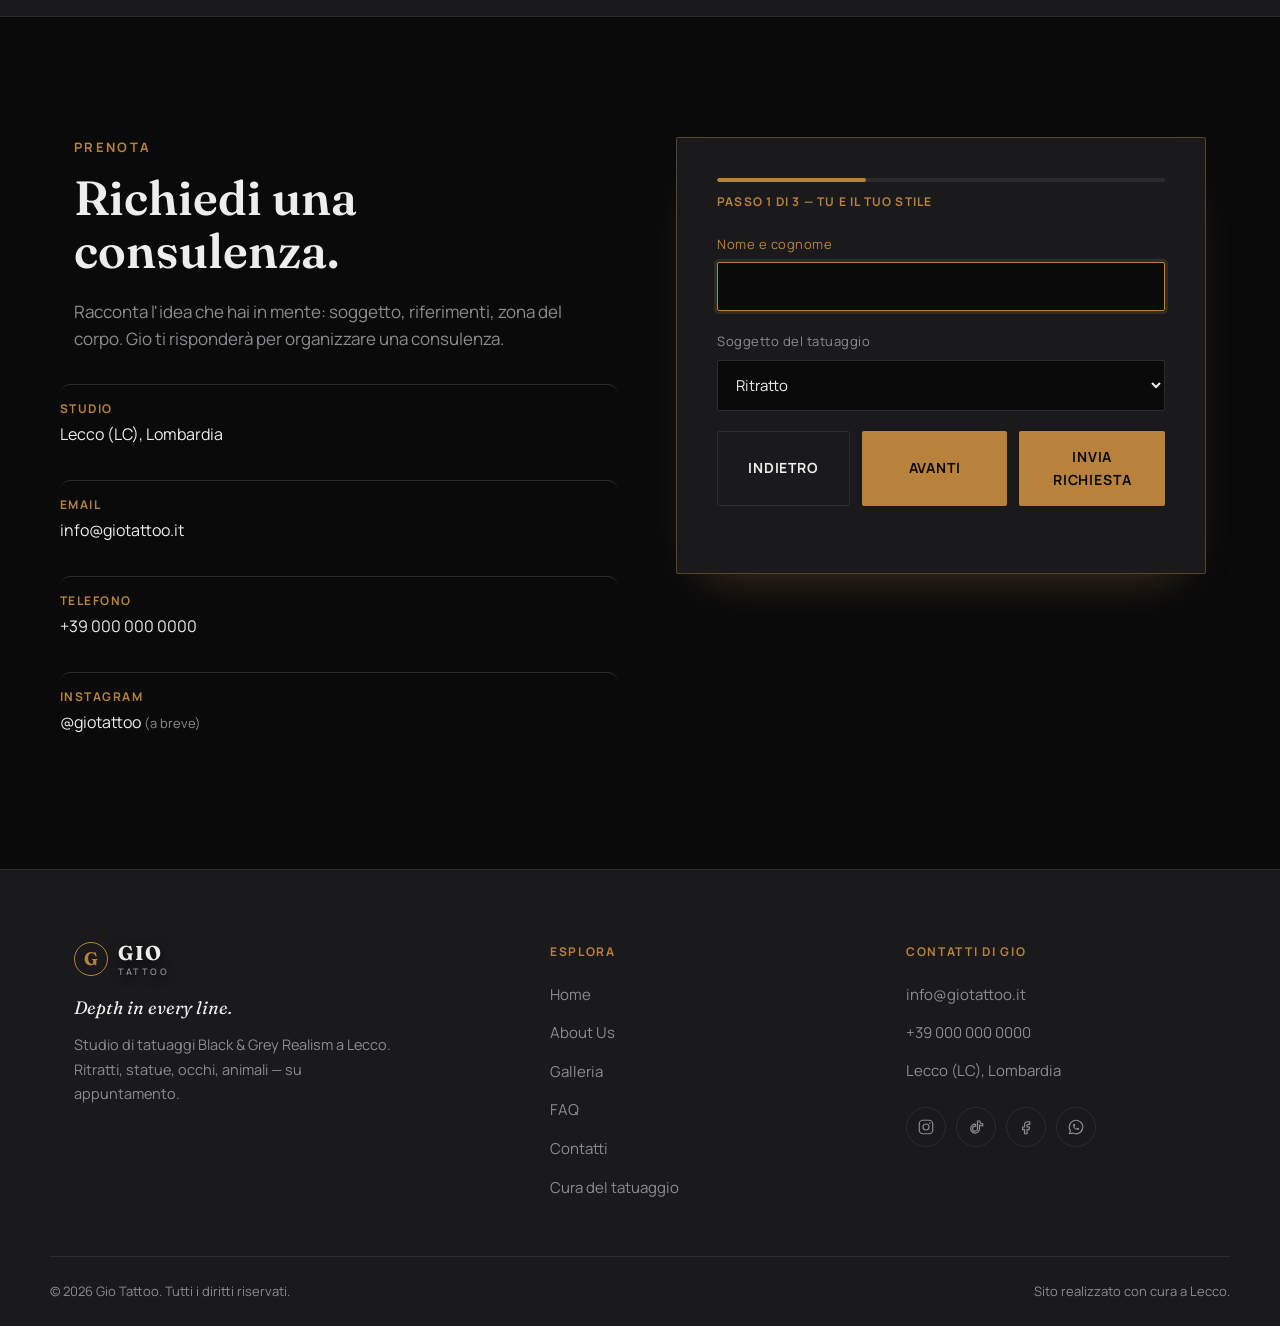
==== commit a3992792: "Form a barra %, via la tenda (ingresso stile-FAQ), carosello hero, tilt 3D - Form contatti: barra di" ====
--- a/index.html
+++ b/index.html
@@ -44,7 +44,7 @@
 <link rel="preconnect" href="https://fonts.gstatic.com" crossorigin>
 <link href="https://fonts.googleapis.com/css2?family=Fraunces:opsz,wght@9..144,500;9..144,600;9..144,700&family=Manrope:wght@400;500;600;700&display=swap" rel="stylesheet">
 
-<link rel="stylesheet" href="css/style.css?v=6">
+<link rel="stylesheet" href="css/style.css?v=7">
 
 <!--
   Structured data come un unico grafo collegato (@graph): l'attività (TattooParlor),
@@ -210,8 +210,12 @@
 
   <!-- ============ HOME / HERO ============ -->
   <section id="home" class="hero">
+    <!-- Carosello crossfade: più foto a rotazione ogni 7s (script.js). Per ora sono
+         le uniche 2 foto vere già disponibili — TODO: aggiungere altre foto reali
+         quando ci sono (mai foto generate al posto di foto vere dello studio). -->
     <div class="hero-bg" aria-hidden="true">
-      <div class="hero-photo" data-img="assets/images/hero.jpg" data-alt="Gio al lavoro nel suo studio di tatuaggi a Lecco, seduta di tatuaggio black and grey realism in corso"></div>
+      <div class="hero-photo is-active" data-img="assets/images/hero.jpg" data-alt="Gio al lavoro nel suo studio di tatuaggi a Lecco, seduta di tatuaggio black and grey realism in corso"></div>
+      <div class="hero-photo" data-img="assets/images/about-studio.jpg" data-alt="Interno dello studio di tatuaggi Gio Tattoo a Lecco"></div>
       <div class="hero-vignette"></div>
       <div class="hero-grain"></div>
       <div class="hero-spotlight"></div>
@@ -495,13 +499,15 @@
              (ed è) meno impegnativo da completare, soprattutto su mobile. Gestito in
              js/script.js — senza JS i tre step restano tutti visibili in sequenza. -->
         <div class="form-progress" aria-hidden="true">
-          <span class="form-progress-step" data-step="0"></span>
-          <span class="form-progress-step" data-step="1"></span>
-          <span class="form-progress-step" data-step="2"></span>
+          <div class="form-progress-fill" id="form-progress-fill"></div>
         </div>
         <p class="form-step-label" id="form-step-label"></p>
 
         <div class="form-step" data-step="0">
+          <div class="form-row">
+            <label for="name">Nome e cognome</label>
+            <input type="text" id="name" name="name" required autocomplete="name">
+          </div>
           <div class="form-row">
             <label for="subject">Soggetto del tatuaggio</label>
             <select id="subject" name="subject">
@@ -522,10 +528,6 @@
         </div>
 
         <div class="form-step" data-step="2">
-          <div class="form-row">
-            <label for="name">Nome e cognome</label>
-            <input type="text" id="name" name="name" required autocomplete="name">
-          </div>
           <div class="form-row">
             <label for="email">Email</label>
             <input type="email" id="email" name="email" required autocomplete="email">
@@ -620,6 +622,6 @@
   </div>
 </div>
 
-<script src="js/script.js?v=6"></script>
+<script src="js/script.js?v=7"></script>
 </body>
 </html>
--- a/css/style.css
+++ b/css/style.css
@@ -194,9 +194,11 @@
 }
 .hero-photo{
   position: absolute; inset: 0; background-size: cover; background-position: center;
-  opacity: 0; transition: opacity 1.2s ease;
-}
-.hero-photo.has-photo{ opacity: .68; }
+  opacity: 0; transition: opacity 1.8s ease;
+}
+/* Carosello: una foto è visibile solo se è sia caricata (.has-photo, gestito da
+   script.js) sia quella attiva del momento (.is-active, a rotazione ogni 7s). */
+.hero-photo.has-photo.is-active{ opacity: .68; }
 .hero-vignette{
   position:absolute; inset:0; box-shadow: inset 0 0 240px 60px #000;
   /* Scurisce di più il lato sinistro (dove sta il testo) rispetto a una foto vera,
@@ -286,19 +288,11 @@
    e l'etichetta "placeholder" scompare — la card mostra solo la foto. */
 .ph.has-photo::before{ opacity: .32; }
 
-/* "Tenda" che si ritira rivelando la foto, invece del semplice fade — un pannello
-   pieno che copre tutto (z-index sopra foto/gradiente/etichetta) e si restringe da
-   destra verso sinistra quando l'elemento entra in vista (classe .is-revealed,
-   aggiunta da script.js). Il ritardo usa la stessa variabile dello stagger già
-   calcolato per le altre griglie, per restare sincronizzato. */
-.film-item .ph::after, .masonry-item .ph::after, .gallery-item .ph::after{
-  content: ""; position: absolute; inset: 0; z-index: 2; background: var(--bg);
-  transform-origin: right; transform: scaleX(1);
-  transition: transform .9s var(--ease); transition-delay: var(--stagger-delay, 0ms);
-}
-.film-item.is-revealed .ph::after, .masonry-item.is-revealed .ph::after, .gallery-item.is-revealed .ph::after{
-  transform: scaleX(0);
-}
+/* L'ingresso allo scroll di .film-item/.masonry-item/.gallery-item (stile-FAQ:
+   sfumatura che si risolve a fuoco, dall'alto verso il basso, classe .is-revealed
+   da script.js) è dichiarato insieme al resto delle regole di ciascun elemento,
+   più sotto in questo file (Work/Galleria) — non qui, per non duplicare/confliggere
+   con transform/filter/transition già specifici di ognuno. */
 .ph.has-photo .ph-label{ opacity: 0; }
 .ph-label{
   position: relative; z-index: 1; padding: 18px; font-size: 13px; letter-spacing: .08em;
@@ -329,8 +323,18 @@
 }
 
 .gallery{ display: grid; grid-template-columns: repeat(4, 1fr); gap: 18px; margin-top: 8px; }
-.gallery-item{ aspect-ratio: 3/4; display:block; width:100%; transition: opacity .3s, transform .4s var(--ease); cursor: pointer; }
-.gallery-item:hover{ transform: translateY(-4px); }
+/* Ingresso stile-FAQ: sfumatura che si risolve a fuoco scendendo dall'alto, invece
+   della "tenda" usata in precedenza. .is-revealed arriva da script.js quando
+   l'elemento entra in vista; azzera anche il transition-delay dello stagger così
+   le interazioni hover restano immediate una volta rivelato. */
+.gallery-item{
+  aspect-ratio: 3/4; display: block; width: 100%; cursor: pointer;
+  opacity: 0; filter: blur(7px); transform: translateY(34px) scale(.97);
+  transition: opacity .8s var(--ease), transform .8s var(--ease), filter .8s var(--ease);
+  transition-delay: var(--stagger-delay, 0ms);
+}
+.gallery-item.is-revealed{ opacity: 1; filter: none; transform: none; transition-delay: 0ms; }
+.gallery-item.is-revealed:hover{ transform: translateY(-4px); }
 .gallery-item:hover .ph{ border-color: var(--accent); }
 .gallery-item.is-hidden{ display: none; }
 .ph{ transition: border-color .3s; }
@@ -354,19 +358,31 @@
      origin centrale) e deve restare interamente visibile, non tagliata sopra/sotto. */
   display: flex; gap: 14px; padding: 46px 4px 46px; width: max-content;
 }
+/* Ingresso stile-FAQ (sfumatura che si risolve a fuoco scendendo dall'alto, invece
+   della "tenda" laterale usata in precedenza) + layout coverflow, nella stessa
+   regola per evitare due dichiarazioni in conflitto su transform/filter/transition.
+   .is-revealed arriva da script.js quando l'elemento entra in vista, e azzera il
+   transition-delay dello stagger così le interazioni hover restano immediate. */
 .film-item{
   flex: none; width: 220px; aspect-ratio: 3/4; cursor: pointer;
-  transform: scale(1) translateX(0); filter: brightness(1);
-  transition: transform .5s var(--ease), filter .5s var(--ease);
+  opacity: 0; filter: blur(7px) brightness(1); transform: translateY(34px) scale(.97);
+  transition: opacity .8s var(--ease), transform .8s var(--ease), filter .8s var(--ease);
+  transition-delay: var(--stagger-delay, 0ms);
+}
+.film-item.is-revealed{
+  opacity: 1; filter: brightness(1) blur(0); transform: scale(1) translateX(0);
+  transition-delay: 0ms;
 }
 .film-item .ph{ transition: border-color .3s; }
 .film-item:hover .ph, .film-item.is-focused .ph{ border-color: var(--accent); }
 
 /* Stato "selezionata" / "vicina": classi applicate via JS (script.js) — la foto sotto
    al mouse si ingrandisce di 1.25x restando in posizione (transform-origin: center),
-   le altre si scuriscono leggermente e si spostano di lato per farle spazio. */
-.film-item.is-focused{ transform: scale(1.25); filter: brightness(1); z-index: 3; }
-.film-item.is-dimmed{ filter: brightness(.55); }
+   le altre si scuriscono leggermente e si spostano di lato per farle spazio. Stessa
+   specificità di .is-revealed sopra ma dichiarate dopo, quindi vincono loro quando
+   coesistono (dopo la rivelazione, durante l'hover). */
+.film-item.is-focused{ transform: scale(1.25); filter: brightness(1) blur(0); z-index: 3; }
+.film-item.is-dimmed{ filter: brightness(.55) blur(0); }
 .film-item.shift-left{ transform: translateX(-22px); }
 .film-item.shift-right{ transform: translateX(22px); }
 
@@ -441,6 +457,19 @@
   .about-secondary:hover .ph-secondary{ transform: scale(1.06); }
 }
 
+/* Ingresso stile-FAQ (sfumatura che si risolve a fuoco scendendo dall'alto) al
+   posto del fade generico di .reveal — stesso trattamento delle foto Work/Galleria
+   e delle voci FAQ. Lo zoom hover qui sopra è su un elemento diverso (.ph-portrait/
+   .ph-secondary, non il contenitore), quindi non confligge con questo transform. */
+.about-portrait.reveal, .about-secondary.reveal{
+  transform: translateY(34px) scale(.97);
+  filter: blur(7px);
+  transition: opacity .8s var(--ease), transform .8s var(--ease), filter .8s var(--ease);
+}
+.about-portrait.reveal.in-view, .about-secondary.reveal.in-view{
+  transform: none; filter: none;
+}
+
 .about-points-v2{ display: flex; flex-direction: column; }
 .about-points-v2 li{
   display: flex; gap: 20px; align-items: flex-start; padding: 22px 0;
@@ -501,10 +530,20 @@
    si retroilluminata con un alone caldo — stesso linguaggio "glow" usato per le FAQ. */
 @media (hover: hover){
   .process-card.reveal.in-view:hover{
-    transform: translateY(-8px) rotate(calc(var(--rot) * .35)) scale(1.035);
     box-shadow: 0 32px 60px -22px rgba(0,0,0,.65), 0 0 42px -6px rgba(184,130,60,.5);
   }
   .process-card:hover .process-num{ color: rgba(184,130,60,.6); transition: color .4s; }
+}
+/* Tilt 3D che segue il cursore (script.js calcola l'angolo in base alla posizione
+   del mouse dentro la card e lo scrive come transform inline — qui solo la
+   transizione, più rapida di quella d'ingresso, per un tracking morbido ma pronto).
+   .tilt-active viene aggiunta al primo mouseenter e resta, non serve rimuoverla:
+   riguarda solo la durata della transizione, non il valore del transform. */
+.process-card.tilt-active{
+  transition: transform .15s ease-out, opacity .7s var(--ease), filter .7s var(--ease), box-shadow .4s var(--ease);
+}
+.about-portrait.tilt-active, .about-secondary.tilt-active{
+  transition: transform .15s ease-out, opacity .8s var(--ease), filter .8s var(--ease);
 }
 
 .process-card-top{ display: flex; align-items: flex-start; justify-content: space-between; margin-bottom: 22px; }
@@ -601,15 +640,19 @@
 .masonry{
   column-count: 4; column-gap: 18px; margin-top: 44px;
 }
+/* Ingresso stile-FAQ, stessa logica di .film-item/.gallery-item sopra. */
 .masonry-item{
-  display: block; width: 100%; break-inside: avoid; margin-bottom: 18px;
-  cursor: pointer; transition: transform .4s var(--ease);
-}
+  display: block; width: 100%; break-inside: avoid; margin-bottom: 18px; cursor: pointer;
+  opacity: 0; filter: blur(7px); transform: translateY(34px) scale(.97);
+  transition: opacity .8s var(--ease), transform .8s var(--ease), filter .8s var(--ease);
+  transition-delay: var(--stagger-delay, 0ms);
+}
+.masonry-item.is-revealed{ opacity: 1; filter: none; transform: none; transition-delay: 0ms; }
 .masonry-item .ph{ height: auto; aspect-ratio: 3/4; transition: border-color .3s; }
 .masonry-item.size-square .ph{ aspect-ratio: 1/1; }
 .masonry-item.size-wide .ph{ aspect-ratio: 4/3; }
 .masonry-item.size-tall .ph{ aspect-ratio: 3/4.4; }
-.masonry-item:hover{ transform: translateY(-4px); }
+.masonry-item.is-revealed:hover{ transform: translateY(-4px); }
 .masonry-item:hover .ph{ border-color: var(--accent); }
 .masonry-item.is-hidden{ display: none; }
 
@@ -688,6 +731,11 @@
 .contact-label{ font-size: 12px; letter-spacing: .12em; text-transform: uppercase; color: var(--accent); font-weight: 700; }
 
 .contact-form{
+  /* align-self:start invece dello stretch di default della grid: senza, la card
+     si allungava fino all'altezza della colonna a sinistra (più alta, con eyebrow +
+     titolo + lista contatti), lasciando un'area vuota in fondo al form quando lo
+     step corrente ha pochi campi — ora il form prende solo l'altezza che gli serve. */
+  align-self: start;
   background: var(--surface); border: 1px solid var(--border); padding: 40px; border-radius: var(--radius);
   transition: border-color .4s, box-shadow .4s;
 }
@@ -698,10 +746,10 @@
    apposta) — invisibile e non raggiungibile da tastiera per una persona reale. */
 .honeypot-field{ position: absolute; left: -9999px; top: auto; width: 1px; height: 1px; overflow: hidden; }
 
-/* Form contatti a step: indicatore di avanzamento + un passaggio alla volta */
-.form-progress{ display: flex; gap: 8px; margin-bottom: 10px; }
-.form-progress-step{ flex: 1; height: 3px; border-radius: 2px; background: var(--border); transition: background .3s var(--ease); }
-.form-progress-step.is-active, .form-progress-step.is-done{ background: var(--accent); }
+/* Form contatti a step: barra di avanzamento a percentuale continua (non più a
+   segmenti separati) + un passaggio alla volta. */
+.form-progress{ height: 4px; border-radius: 2px; background: var(--border); overflow: hidden; margin-bottom: 10px; }
+.form-progress-fill{ height: 100%; width: 0%; background: var(--accent); border-radius: 2px; transition: width .4s var(--ease); }
 .form-step-label{ font-size: 12px; letter-spacing: .1em; text-transform: uppercase; color: var(--accent); font-weight: 700; margin: 0 0 22px; min-height: 1em; }
 .form-step[hidden]{ display: none; }
 /* Animazione (non transizione) perché l'elemento passa da hidden a visibile nello
